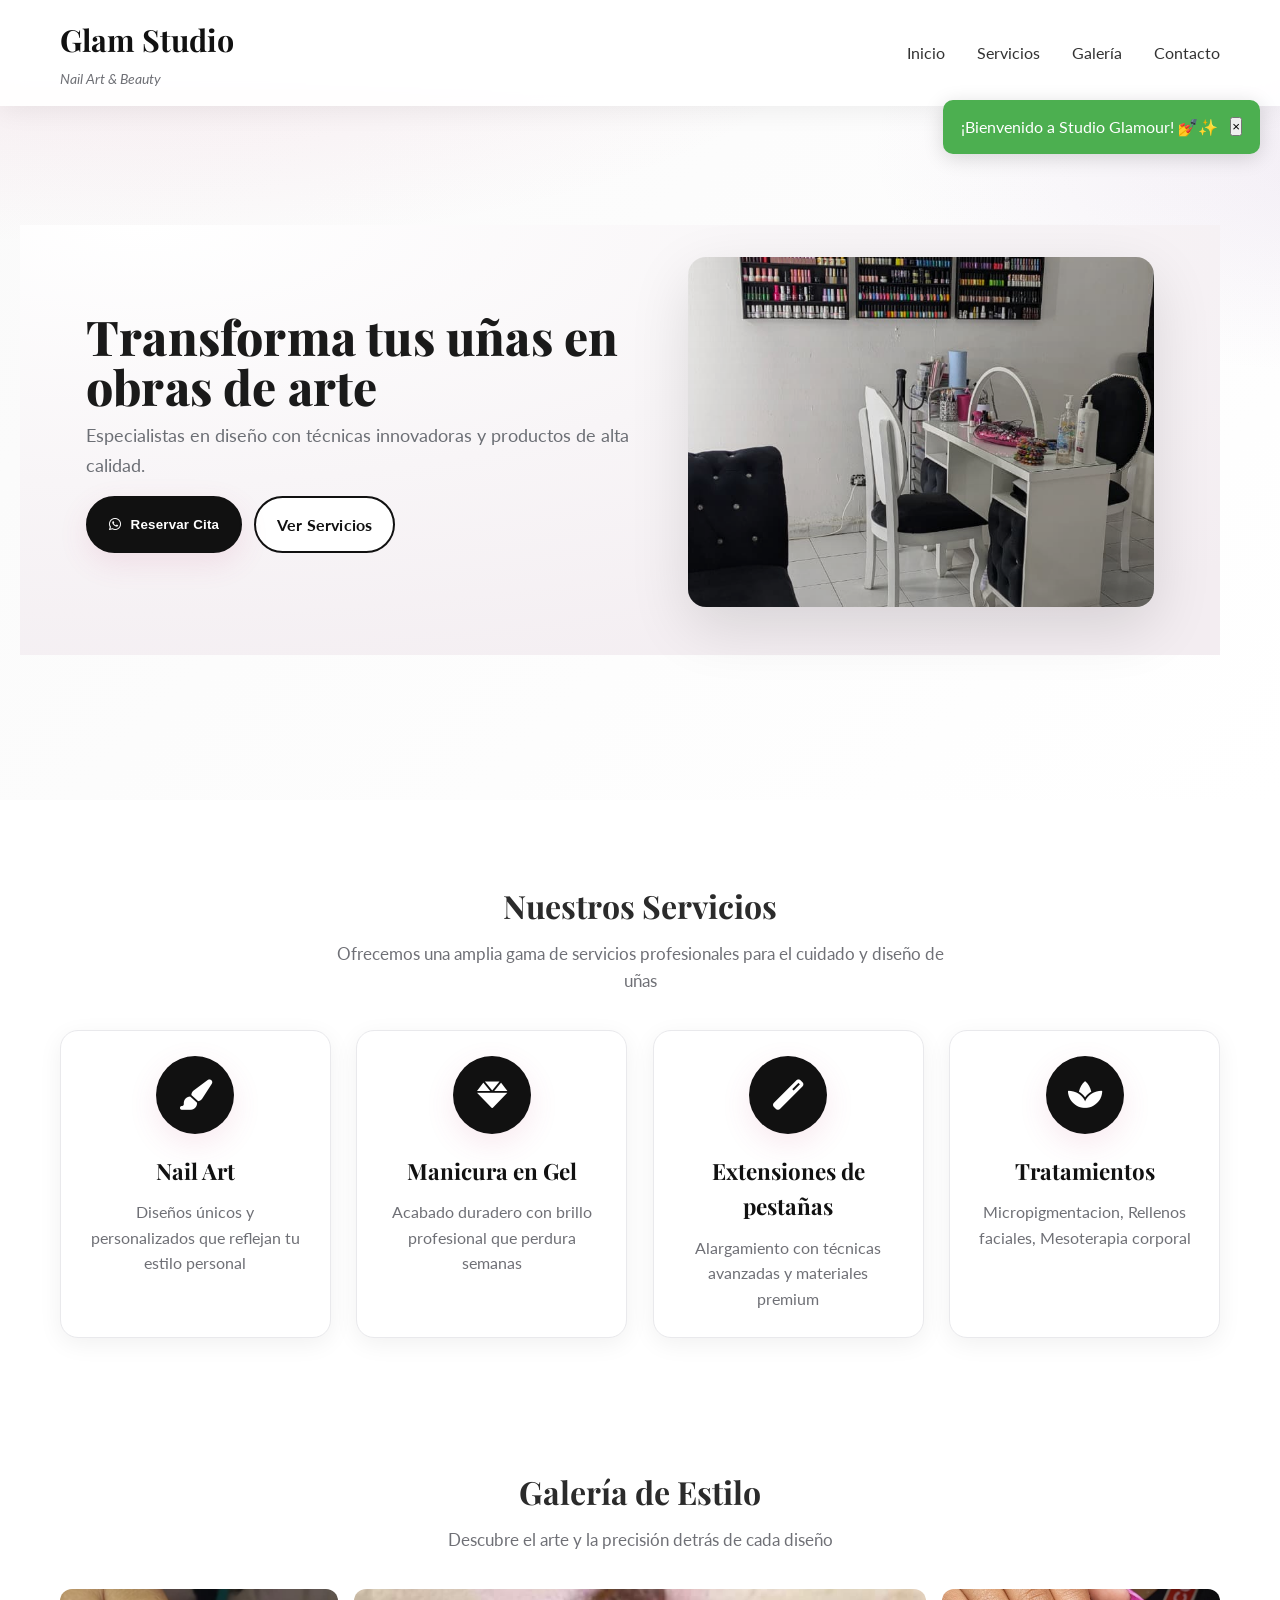
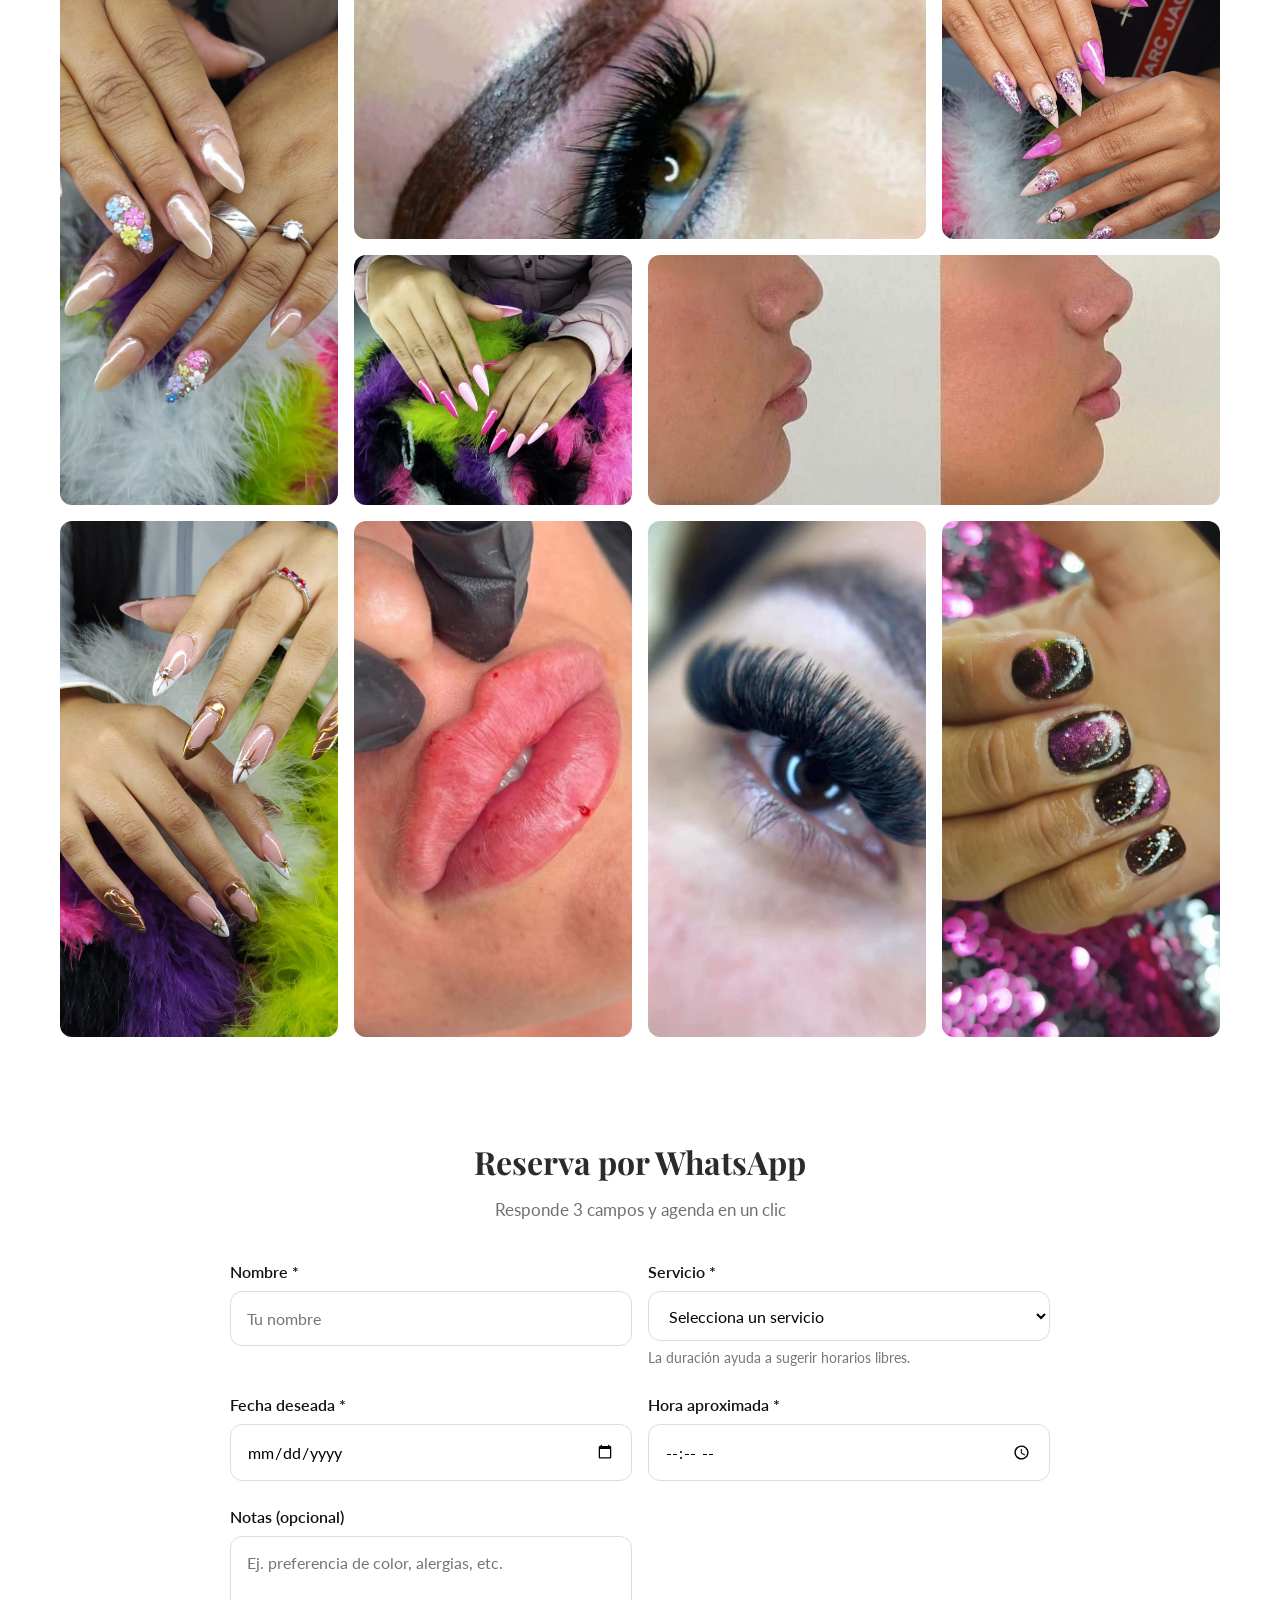
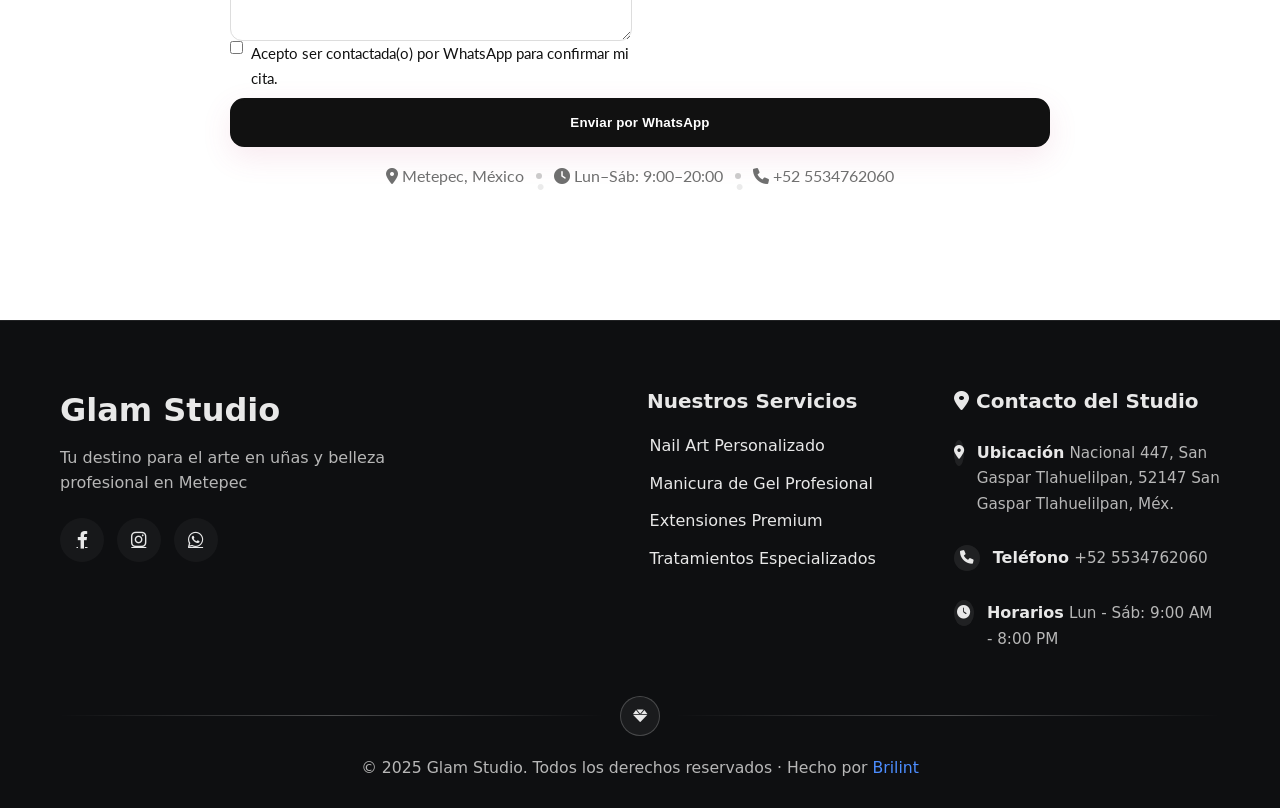
==== studio-glamour-landing/index.html @ f9ca47fb "Aprobada" ====
<!DOCTYPE html>
<html lang="es">
  <head>
    <meta charset="UTF-8" />
    <meta name="viewport" content="width=device-width, initial-scale=1.0" />
    <title>Glam Studio - Diseño de Uñas Profesional</title>
    <link rel="stylesheet" href="style.css" />
    <!-- Fuentes de Google para tipografía elegante -->
    <link
      href="https://fonts.googleapis.com/css2?family=Playfair+Display:wght@400;700&family=Lato:wght@300;400;700&display=swap"
      rel="stylesheet"
    />
    <!-- Iconos para elementos visuales -->
    <link
      rel="stylesheet"
      href="https://cdnjs.cloudflare.com/ajax/libs/font-awesome/6.0.0/css/all.min.css"
    />
  </head>
  <body>
    <!-- Encabezado con navegación -->
    <header class="header">
      <nav class="navbar">
        <div class="nav-container">
          <div class="logo">
            <h1>Glam Studio</h1>
            <span class="tagline">Nail Art & Beauty</span>
          </div>
          <ul class="nav-menu">
            <li><a href="#inicio" class="nav-link">Inicio</a></li>
            <li><a href="#servicios" class="nav-link">Servicios</a></li>
            <li><a href="#galeria" class="nav-link">Galería</a></li>
            <li><a href="#contacto" class="nav-link">Contacto</a></li>
          </ul>
          <div class="hamburger">
            <span class="bar"></span>
            <span class="bar"></span>
            <span class="bar"></span>
          </div>
        </div>
      </nav>
    </header>

    <!-- Sección principal hero -->
    <section id="inicio" class="hero">
      <!-- HERO V2 — profesional y mobile-first -->
      <section id="inicio" class="hero-v2" aria-labelledby="hero-title">
        <div class="container">
          <div class="hero-grid">
            <!-- Texto -->
            <div class="hero-copy">
              <h1 id="hero-title" class="hero-title">
                Transforma tus uñas en obras de arte
              </h1>
              <p class="hero-subtitle">
                Especialistas en diseño con técnicas innovadoras y productos de
                alta calidad.
              </p>

              <div class="hero-ctas">
                <!-- Botón de WhatsApp en el hero o donde lo uses -->
                <button
                  id="btnWhatsappHero"
                  type="button"
                  class="btn btn-primary"
                  aria-label="Reservar por WhatsApp"
                >
                  <i class="fab fa-whatsapp" aria-hidden="true"></i> Reservar
                  Cita
                </button>

                <a href="#servicios" class="btn btn-secondary">Ver Servicios</a>
              </div>
            </div>

            <!-- Imagen (tarjeta controlada) -->
            <figure class="hero-visual" aria-label="Estudio Glam Studio">
              <picture>
                <!-- si tienes AVIF/WebP, añade <source>; con JPG funciona perfecto -->
                <img
                  src="images/hero/studio 1.jpeg"
                  alt="Área de trabajo profesional de Glam Studio"
                  width="1280"
                  height="853"
                  loading="eager"
                  decoding="async"
                  class="hero-img"
                />
              </picture>
              <figcaption class="visually-hidden">
                Espacio de trabajo de Glam Studio
              </figcaption>
            </figure>
          </div>
        </div>
      </section>
    </section>

    <!-- Sección de servicios -->
    <section id="servicios" class="services">
      <div class="container">
        <h2 class="section-title">Nuestros Servicios</h2>
        <p class="section-subtitle">
          Ofrecemos una amplia gama de servicios profesionales para el cuidado y
          diseño de uñas
        </p>

        <div class="services-grid">
          <div class="service-card">
            <div class="service-icon">
              <i class="fas fa-paint-brush"></i>
            </div>
            <h3>Nail Art</h3>
            <p>
              Diseños únicos y personalizados que reflejan tu estilo personal
            </p>
          </div>

          <div class="service-card">
            <div class="service-icon">
              <i class="fas fa-gem"></i>
            </div>
            <h3>Manicura en Gel</h3>
            <p>Acabado duradero con brillo profesional que perdura semanas</p>
          </div>

          <div class="service-card">
            <div class="service-icon">
              <i class="fas fa-magic"></i>
            </div>
            <h3>Extensiones de pestañas</h3>
            <p>Alargamiento con técnicas avanzadas y materiales premium</p>
          </div>

          <div class="service-card">
            <div class="service-icon">
              <i class="fas fa-spa"></i>
            </div>
            <h3>Tratamientos</h3>
            <p>Micropigmentacion, Rellenos faciales, Mesoterapia corporal</p>
          </div>
        </div>
      </div>
    </section>

    <!-- Sección de galería moderna (mobile-first con scroll-snap) -->
    <section id="galeria" class="gallery" aria-labelledby="galeria-title">
      <div class="container">
        <header class="gallery-header">
          <h2 id="galeria-title" class="section-title">Galería de Estilo</h2>
          <p class="section-subtitle">
            Descubre el arte y la precisión detrás de cada diseño
          </p>
        </header>

        <!-- Pista para móvil: carrusel horizontal -->
        <div class="gallery-track" aria-label="Carrusel de trabajos recientes">
          <figure class="gallery-card">
            <img
              loading="lazy"
              src="images/gallery/desing 8.jpeg"
              alt="Uñas elegantes con diseño artístico"
            />
            <figcaption>
              Diseño nude con flores 3D multicolor — una combinación delicada
              entre elegancia y creatividad.
            </figcaption>
          </figure>

          <figure class="gallery-card">
            <img
              loading="lazy"
              src="images/gallery/servicio 3.jpeg"
              alt="Diseño en tonos nude y acabado brillante"
            />
            <figcaption>
              Extensiones de pestañas con acabado volumen — mirada intensa,
              definida y elegante.
            </figcaption>
          </figure>

          <figure class="gallery-card">
            <img
              loading="lazy"
              src="images/gallery/desing 9.jpeg"
              alt="Uñas decoradas con pedrería fina"
            />
            <figcaption>
              Diseño stiletto en tonos rosa y nude con incrustaciones brillantes
            </figcaption>
          </figure>

          <figure class="gallery-card">
            <img
              loading="lazy"
              src="images/gallery/desing 4.jpeg"
              alt="Manicura francesa moderna"
            />
            <figcaption>Manicura stiletto en degradado rosa</figcaption>
          </figure>

          <figure class="gallery-card">
            <img
              loading="lazy"
              src="images/gallery/servicio 2.jpeg"
              alt="Rinomodelación con ácido hialurónico"
            />
            <figcaption>Rinomodelación con ácido hialurónico</figcaption>
          </figure>

          <figure class="gallery-card">
            <img
              loading="lazy"
              src="images/gallery/desing 6.jpeg"
              alt="Diseño de uñas con glitter profesional"
            />
            <figcaption>
              Diseño en tonos nude con bordes dorados metálicos y detalle
              central en pedrería
            </figcaption>
          </figure>

          <figure class="gallery-card">
            <img
              loading="lazy"
              src="images/gallery/servicio 1.jpeg"
              alt="Tratamiento estético premium"
            />
            <figcaption>Tratamiento estético premium</figcaption>
          </figure>

          <figure class="gallery-card">
            <img
              loading="lazy"
              src="images/gallery/pestañas 1.jpeg"
              alt="Extensiones de pestañas voluminosas"
            />
            <figcaption>Extensiones de pestañas</figcaption>
          </figure>

          <figure class="gallery-card">
            <img
              loading="lazy"
              src="images/gallery/desing 7.jpeg"
              alt="Diseño de uñas con acabado profesional"
            />
            <figcaption>
              Diseño efecto galaxia en tonos púrpura y negro con destellos
              metálicos
            </figcaption>
          </figure>
        </div>

        <!-- Grid sólo para pantallas grandes -->
        <div class="gallery-grid">
          <figure class="gallery-item tall">
            <img
              loading="lazy"
              src="images/gallery/desing 8.jpeg"
              alt="Uñas elegantes con diseño artístico"
            />
            <figcaption>Diseño nude con flores 3D multicolor</figcaption>
          </figure>

          <figure class="gallery-item wide">
            <img
              loading="lazy"
              src="images/gallery/servicio 3.jpeg"
              alt="Diseño en tonos nude y acabado brillante"
            />
            <figcaption>Extensiones de pestañas con acabado volumen</figcaption>
          </figure>

          <figure class="gallery-item">
            <img
              loading="lazy"
              src="images/gallery/desing 9.jpeg"
              alt="Uñas decoradas con pedrería fina"
            />
            <figcaption>
              Diseño stiletto en tonos rosa y nude con incrustaciones brillantes
            </figcaption>
          </figure>

          <figure class="gallery-item">
            <img
              loading="lazy"
              src="images/gallery/desing 4.jpeg"
              alt="Manicura francesa moderna"
            />
            <figcaption>Manicura stiletto en degradado rosa</figcaption>
          </figure>

          <figure class="gallery-item wide">
            <img
              loading="lazy"
              src="images/gallery/servicio 2.jpeg"
              alt="Rinomodelación con ácido hialurónico"
            />
            <figcaption>Rinomodelación con ácido hialurónico</figcaption>
          </figure>

          <figure class="gallery-item tall">
            <img
              loading="lazy"
              src="images/gallery/desing 6.jpeg"
              alt="Diseño de uñas con glitter profesional"
            />
            <figcaption>
              Diseño en tonos nude con bordes dorados metálicos y detalle
              central en pedrería
            </figcaption>
          </figure>

          <figure class="gallery-item tall">
            <img
              loading="lazy"
              src="images/gallery/servicio 1.jpeg"
              alt="Tratamiento estético premium"
            />
            <figcaption>Tratamiento estético premium</figcaption>
          </figure>

          <figure class="gallery-item tall">
            <img
              loading="lazy"
              src="images/gallery/pestañas 1.jpeg"
              alt="Extensiones de pestañas voluminosas"
            />
            <figcaption>Extensiones de pestañas</figcaption>
          </figure>

          <figure class="gallery-item tall">
            <img
              loading="lazy"
              src="images/gallery/desing 7.jpeg"
              alt="Diseño de uñas con acabado profesional"
            />
            <figcaption>
              Diseño efecto galaxia en tonos púrpura y negro con destellos
              metálicos
            </figcaption>
          </figure>
        </div>
      </div>
    </section>

    <!-- Sección de contacto -->
    <section id="contacto" class="contact" aria-labelledby="contacto-title">
      <div class="container">
        <header class="contact-header">
          <h2 id="contacto-title" class="section-title">
            Reserva por WhatsApp
          </h2>
          <p class="section-subtitle">Responde 3 campos y agenda en un clic</p>
        </header>

        <form
          id="formWhatsapp"
          class="wa-form"
          novalidate
          aria-describedby="contacto-ayuda"
        >
          <p id="contacto-ayuda" class="sr-only">
            Completa tu nombre, servicio, fecha y hora para abrir WhatsApp con
            el mensaje preparado.
          </p>

          <fieldset class="wa-fieldset">
            <legend class="sr-only">Datos para la reserva</legend>

            <div class="wa-row">
              <div class="wa-col">
                <label for="waNombre" class="wa-label">Nombre *</label>
                <input
                  id="waNombre"
                  name="nombre"
                  type="text"
                  class="wa-input"
                  placeholder="Tu nombre"
                  required
                  aria-required="true"
                  autocomplete="name"
                  inputmode="text"
                />
                <small
                  class="wa-error"
                  id="errNombre"
                  role="alert"
                  aria-live="polite"
                ></small>
              </div>

              <div class="wa-col">
                <label for="waServicio" class="wa-label">Servicio *</label>
                <select
                  id="waServicio"
                  name="servicio"
                  class="wa-input"
                  required
                  aria-required="true"
                  autocomplete="off"
                >
                  <option value="" selected disabled>
                    Selecciona un servicio
                  </option>
                  <option value="Nail Art" data-duracion="90">
                    Nail Art — 90 min
                  </option>
                  <option value="Manicura en Gel" data-duracion="60">
                    Manicura en Gel — 60 min
                  </option>
                  <option value="Extensiones de Pestañas" data-duracion="120">
                    Extensiones de Pestañas — 120 min
                  </option>
                  <option value="Tratamiento de Spa" data-duracion="75">
                    Tratamiento de Spa — 75 min
                  </option>
                </select>
                <small class="wa-hint" id="hintServicio"
                  >La duración ayuda a sugerir horarios libres.</small
                >
                <small
                  class="wa-error"
                  id="errServicio"
                  role="alert"
                  aria-live="polite"
                ></small>
              </div>
            </div>

            <div class="wa-row">
              <div class="wa-col">
                <label for="waFecha" class="wa-label">Fecha deseada *</label>
                <input
                  id="waFecha"
                  name="fecha"
                  type="date"
                  class="wa-input"
                  required
                  aria-required="true"
                  min=""
                  autocomplete="off"
                />
                <small
                  class="wa-error"
                  id="errFecha"
                  role="alert"
                  aria-live="polite"
                ></small>
              </div>

              <div class="wa-col">
                <label for="waHora" class="wa-label">Hora aproximada *</label>
                <input
                  id="waHora"
                  name="hora"
                  type="time"
                  class="wa-input"
                  required
                  aria-required="true"
                  step="900"
                  autocomplete="off"
                  inputmode="numeric"
                />
                <small
                  class="wa-error"
                  id="errHora"
                  role="alert"
                  aria-live="polite"
                ></small>
              </div>
            </div>

            <div class="wa-row">
              <div class="wa-col">
                <label for="waMensaje" class="wa-label">Notas (opcional)</label>
                <textarea
                  id="waMensaje"
                  name="mensaje"
                  rows="3"
                  class="wa-input"
                  placeholder="Ej. preferencia de color, alergias, etc."
                  autocomplete="off"
                ></textarea>
              </div>
            </div>

            <!-- Consentimiento y honeypot -->
            <div class="wa-row wa-terms">
              <label class="wa-checkbox">
                <input
                  type="checkbox"
                  id="waConsent"
                  required
                  aria-required="true"
                />
                <span
                  >Acepto ser contactada(o) por WhatsApp para confirmar mi
                  cita.</span
                >
              </label>
              <!-- Honeypot antispam -->
              <input
                type="text"
                id="website"
                name="website"
                class="hp"
                tabindex="-1"
                autocomplete="off"
                aria-hidden="true"
              />
            </div>

            <button
              id="btnWhatsapp"
              type="submit"
              class="btn btn-primary wa-btn"
              aria-live="polite"
            >
              <span class="btn-text">Enviar por WhatsApp</span>
              <span class="btn-spinner" aria-hidden="true"></span>
            </button>

            <!-- Fallback accesible sin JS -->
            <noscript>
              <p>
                Activa JavaScript para prellenar el mensaje. Si prefieres,
                <a
                  class="btn btn-outline"
                  href="https://wa.me/525534762060"
                  target="_blank"
                  rel="noopener noreferrer"
                  >abre WhatsApp</a
                >.
              </p>
            </noscript>
          </fieldset>
        </form>

        <div class="wa-meta" aria-label="Información del estudio">
          <a
            class="wa-meta-item"
            href="https://www.google.com.mx/maps/place/Glam+Studio/@19.2442068,-99.548597,20.75z/data=!4m6!3m5!1s0x85cd8b0a63e41905:0xcb6e0cfe1ff46ba7!8m2!3d19.2442904!4d-99.5484408!16s%2Fg%2F11xyvkglsr?entry=ttu&g_ep=EgoyMDI1MTAwOC4wIKXMDSoASAFQAw%3D%3D"
            target="_blank"
            rel="noopener"
          >
            <i class="fas fa-map-marker-alt" aria-hidden="true"></i> Metepec,
            México
          </a>
          <span class="dot" aria-hidden="true"></span>
          <span class="wa-meta-item"
            ><i class="fas fa-clock" aria-hidden="true"></i> Lun–Sáb:
            9:00–20:00</span
          >
          <span class="dot" aria-hidden="true"></span>
          <a class="wa-meta-item" href="tel:+525534762060"
            ><i class="fas fa-phone" aria-hidden="true"></i> +52 5534762060</a
          >
        </div>
      </div>
    </section>

    <footer class="footer">
      <div class="container">
        <div class="footer-main">
          <!-- Marca -->
          <div class="footer-brand">
            <h3>Glam Studio</h3>
            <p class="brand-description">
              Tu destino para el arte en uñas y belleza profesional en Metepec
            </p>

            <div class="social-links">
              <a
                href="https://www.facebook.com/share/17e68w3wBR/"
                target="_blank"
                rel="noopener noreferrer"
              >
                <i class="fab fa-facebook-f"></i>
              </a>
              <a
                href="https://www.instagram.com/glaamour.studioo"
                target="_blank"
                rel="noopener noreferrer"
              >
                <i class="fab fa-instagram"></i>
              </a>
              <a
                href="https://wa.me/525534762060?text=Hola%20vi%20su%20sitio%20web%20y%20quiero%20agendar%20una%20cita"
                target="_blank"
                rel="noopener noreferrer"
              >
                <i class="fab fa-whatsapp"></i>
              </a>
            </div>
          </div>

          <!-- Servicios del studio -->
          <div class="footer-services">
            <h4><i class="fas fa-sparkles"></i> Nuestros Servicios</h4>
            <ul class="services-list">
              <li><a href="#servicios">Nail Art Personalizado</a></li>
              <li><a href="#servicios">Manicura de Gel Profesional</a></li>
              <li><a href="#servicios">Extensiones Premium</a></li>
              <li><a href="#servicios">Tratamientos Especializados</a></li>
            </ul>
          </div>

          <!-- Información de contacto del studio -->
          <div class="footer-contact">
            <h4><i class="fas fa-map-marker-alt"></i> Contacto del Studio</h4>
            <div class="contact-items">
              <div class="contact-item">
                <i class="fas fa-map-marker-alt"></i>
                <div class="contact-text">
                  <strong>Ubicación</strong>
                  <span
                    >Nacional 447, San Gaspar Tlahuelilpan, 52147 San Gaspar
                    Tlahuelilpan, Méx.</span
                  >
                </div>
              </div>

              <div class="contact-item">
                <i class="fas fa-phone"></i>
                <div class="contact-text">
                  <strong>Teléfono</strong>
                  <span>+52 5534762060</span>
                </div>
              </div>

              <div class="contact-item">
                <i class="fas fa-clock"></i>
                <div class="contact-text">
                  <strong>Horarios</strong>
                  <span>Lun - Sáb: 9:00 AM - 8:00 PM</span>
                </div>
              </div>
            </div>
          </div>
        </div>

        <!-- Divisor con “gema” central -->
        <div class="footer-divider">
          <span class="divider-line"></span>
          <div class="divider-decoration">
            <i class="fas fa-gem"></i>
          </div>
          <span class="divider-line"></span>
        </div>

        <p class="footer-legal">
          © 2025 Glam Studio. Todos los derechos reservados · Hecho por
          <a
            href="https://brilint.vercel.app/"
            class="footer-brand-link"
            target="_blank"
            rel="noopener noreferrer"
          >
            Brilint
          </a>
        </p>
      </div>
    </footer>

    <script src="script.js"></script>
  </body>
</html>
---- studio-glamour-landing/style.css ----
/* =========================================================
   Reset, Tokens y Utilidades
   ========================================================= */
* {
  margin: 0;
  padding: 0;
  box-sizing: border-box;
}
html:focus-within {
  scroll-behavior: smooth;
}
:root {
  /* Paleta */
  --ink: #111111;
  --ink-2: #2b2b2b;
  --muted: #6f7076;
  --bg: #ffffff;
  --bg-soft: #f7f7f8;
  --line: #e9e9ec;

  /* Acentos sutiles (rosa/lila muy suave para belleza) */
  --accent: #c84a7a;
  --accent-600: #ad3e69;
  --accent-2: #9b6bb3;

  /* Sombras y radios */
  --shadow-1: 0 6px 24px rgba(0, 0, 0, 0.06);
  --shadow-2: 0 10px 30px rgba(200, 74, 122, 0.12);
  --radius: 12px;
  --radius-lg: 18px;
  --radius-xl: 26px;

  /* Tipografía */
  --font-primary: "Playfair Display", serif;
  --font-secondary: "Lato", sans-serif;

  /* Transiciones */
  --ease: cubic-bezier(0.2, 0.8, 0.2, 1);
  --t: 0.25s var(--ease);
}

@media (prefers-reduced-motion: reduce) {
  * {
    animation-duration: 0.01ms !important;
    animation-iteration-count: 1 !important;
    transition-duration: 0.01ms !important;
    scroll-behavior: auto !important;
  }
}

body {
  font-family: var(--font-secondary);
  color: var(--ink);
  background: var(--bg);
  line-height: 1.6;
  -webkit-font-smoothing: antialiased;
  -moz-osx-font-smoothing: grayscale;
}

img {
  max-width: 100%;
  display: block;
}
.container {
  max-width: 1200px;
  margin: 0 auto;
  padding: 0 20px;
}

/* Tipografía reutilizable */
.h1,
.hero-title {
  font-family: var(--font-primary);
  line-height: 1.2;
}
.h2,
.section-title {
  font-family: var(--font-primary);
}
.subtle {
  color: var(--muted);
}

/* Botones base */
.btn {
  display: inline-flex;
  align-items: center;
  gap: 0.6rem;
  padding: 0.85rem 1.3rem;
  border-radius: 999px;
  border: 2px solid transparent;
  font-weight: 700;
  letter-spacing: 0.2px;
  text-decoration: none;
  cursor: pointer;
  transition: transform var(--t), box-shadow var(--t), background var(--t),
    color var(--t), border-color var(--t);
  will-change: transform;
}
.btn:hover {
  transform: translateY(-1px);
}
.btn:focus-visible {
  outline: 3px solid color-mix(in srgb, var(--accent) 40%, transparent);
}
.btn-primary {
  background: var(--ink);
  color: #fff;
  border-color: var(--ink);
  box-shadow: var(--shadow-2);
}
.btn-primary:hover {
  background: #2d2d2d;
  border-color: #2d2d2d;
}
.btn-secondary {
  background: #fff;
  color: var(--ink);
  border-color: var(--ink);
}
.btn-secondary:hover {
  background: var(--ink);
  color: #fff;
}

/* =========================================================
   Header / Nav
   ========================================================= */
.header {
  position: fixed;
  inset: 0 0 auto 0;
  background: rgba(255, 255, 255, 0.9);
  backdrop-filter: blur(12px);
  box-shadow: var(--shadow-1);
  z-index: 1000;
  transition: background var(--t), box-shadow var(--t);
}
.nav-container {
  display: flex;
  justify-content: space-between;
  align-items: center;
  padding: 1rem 20px;
  max-width: 1200px;
  margin: 0 auto;
}
.logo h1 {
  font-family: var(--font-primary);
  font-size: 1.9rem;
  color: var(--ink);
}
.tagline {
  font-size: 0.9rem;
  color: var(--muted);
  font-style: italic;
}

.nav-menu {
  display: flex;
  list-style: none;
  gap: 2rem;
}
.nav-link {
  text-decoration: none;
  color: #333;
  position: relative;
  transition: color var(--t);
}
.nav-link:hover {
  color: var(--ink);
}
.nav-link::after {
  content: "";
  position: absolute;
  left: 0;
  bottom: -6px;
  height: 2px;
  width: 0;
  background: var(--ink);
  transition: width var(--t);
}
.nav-link:hover::after {
  width: 100%;
}

/* Hamburger */
.hamburger {
  display: none;
  flex-direction: column;
  gap: 4px;
  padding: 8px;
  cursor: pointer;
}
.bar {
  width: 25px;
  height: 3px;
  background: var(--ink);
  border-radius: 2px;
  transition: transform var(--t), opacity var(--t);
}
.hamburger.active .bar:nth-child(1) {
  transform: translateY(7px) rotate(45deg);
}
.hamburger.active .bar:nth-child(2) {
  opacity: 0;
}
.hamburger.active .bar:nth-child(3) {
  transform: translateY(-7px) rotate(-45deg);
}

/* =========================================================
   Hero
   ========================================================= */
.hero {
  margin-top: 80px;
  min-height: 80vh;
  padding: 80px 20px;
  display: flex;
  align-items: center;
  gap: 2rem;
  background: radial-gradient(
      1200px 400px at 10% -10%,
      color-mix(in srgb, var(--accent) 10%, transparent),
      transparent 60%
    ),
    radial-gradient(
      900px 380px at 110% 10%,
      color-mix(in srgb, var(--accent-2) 12%, transparent),
      transparent 60%
    ),
    linear-gradient(135deg, #fafafa, var(--bg));
}
.hero-content {
  flex: 1;
  max-width: 620px;
}
.hero-title {
  font-size: clamp(2.2rem, 1.5rem + 2.2vw, 3.6rem);
  margin-bottom: 1rem;
}
.hero-subtitle {
  font-size: 1.15rem;
  color: var(--muted);
  margin-bottom: 1.6rem;
}
.hero-buttons {
  display: flex;
  gap: 1rem;
  flex-wrap: wrap;
}

.hero-image {
  flex: 1;
  display: flex;
  justify-content: center;
}
.image-placeholder {
  width: min(420px, 90vw);
  aspect-ratio: 1/1;
  border-radius: var(--radius-lg);
  background: var(--bg-soft);
  border: 2px dashed var(--line);
  display: flex;
  flex-direction: column;
  align-items: center;
  justify-content: center;
  transition: border-color var(--t), background var(--t), transform var(--t);
}
.image-placeholder:hover {
  border-color: color-mix(in srgb, var(--accent) 40%, var(--line));
  transform: translateY(-2px);
}
.image-placeholder i {
  font-size: 2.8rem;
  color: var(--muted);
  margin-bottom: 0.75rem;
}

/* =========================================================
   Secciones comunes
   ========================================================= */
.section-title {
  font-size: clamp(1.6rem, 1.2rem + 1.2vw, 2.4rem);
  text-align: center;
  margin-bottom: 0.6rem;
  color: var(--ink-2);
}
.section-subtitle {
  text-align: center;
  font-size: 1.05rem;
  color: var(--muted);
  max-width: 640px;
  margin: 0.2rem auto 2.2rem;
}

/* =========================================================
   Servicios
   ========================================================= */
.services {
  padding: 80px 20px;
  background: var(--bg);
}
.services-grid {
  display: grid;
  grid-template-columns: repeat(auto-fit, minmax(250px, 1fr));
  gap: 1.6rem;
  margin-top: 1.8rem;
}
.service-card {
  background: #fff;
  border: 1px solid var(--line);
  border-radius: var(--radius-lg);
  padding: 1.6rem;
  text-align: center;
  box-shadow: var(--shadow-1);
  transition: transform var(--t), box-shadow var(--t);
}
.service-card:hover {
  transform: translateY(-4px);
  box-shadow: 0 12px 28px rgba(0, 0, 0, 0.12);
}
.service-icon {
  width: 78px;
  height: 78px;
  margin: 0 auto 1.2rem;
  border-radius: 50%;
  display: grid;
  place-items: center;
  font-size: 1.9rem;
  color: #fff;
  background: var(--ink);
  transition: transform var(--t), background var(--t), box-shadow var(--t);
  box-shadow: var(--shadow-2);
}
.service-card:hover .service-icon {
  background: #2d2d2d;
  transform: scale(1.06);
}
.service-card h3 {
  font-family: var(--font-primary);
  font-size: 1.4rem;
  margin-bottom: 0.6rem;
  color: var(--ink);
}
.service-card p {
  color: var(--muted);
}

/* Alternativas útiles */
.gallery-img-constrained {
  width: 100%;
  height: 280px;
  object-fit: contain;
  object-position: center;
  background: #f9f9f9;
  border-radius: 15px;
  padding: 14px;
}
.gallery-grid-natural {
  display: grid;
  grid-template-columns: repeat(auto-fill, minmax(300px, 1fr));
  gap: 2rem;
  margin-top: 1.8rem;
}
.gallery-item-natural {
  background: #fff;
  border-radius: 15px;
  box-shadow: var(--shadow-1);
  cursor: pointer;
  overflow: hidden;
}
.gallery-img-natural {
  width: 100%;
  height: auto;
  object-fit: cover;
}

/* =========================================================
   Contacto
   ========================================================= */
.contact {
  padding: 80px 20px;
}
.contact-content {
  display: grid;
  grid-template-columns: 1fr 1fr;
  gap: 2.4rem;
  margin-top: 1.6rem;
}
.contact-info {
  display: flex;
  flex-direction: column;
  gap: 1.4rem;
}
.info-item {
  display: flex;
  gap: 1rem;
}
.info-item i {
  width: 50px;
  height: 50px;
  border-radius: 50%;
  display: grid;
  place-items: center;
  background: var(--ink);
  color: #fff;
  flex-shrink: 0;
}
.info-item h4 {
  font-family: var(--font-primary);
  margin-bottom: 0.35rem;
}
.info-item p {
  color: var(--muted);
}
.contact-form {
  background: var(--bg-soft);
  padding: 1.6rem;
  border-radius: var(--radius-lg);
  box-shadow: var(--shadow-1);
  border: 1px solid var(--line);
}
.form-group {
  margin-bottom: 1rem;
}
.form-group input,
.form-group textarea {
  width: 100%;
  padding: 12px 14px;
  border: 2px solid var(--line);
  border-radius: 10px;
  font-family: var(--font-secondary);
  transition: border-color var(--t), box-shadow var(--t);
}
.form-group input:focus,
.form-group textarea:focus {
  outline: none;
  border-color: color-mix(in srgb, var(--accent) 60%, var(--line));
  box-shadow: 0 0 0 3px color-mix(in srgb, var(--accent) 25%, transparent);
}

/* =========================================================
   Footer (oscuro coordinado)
   ========================================================= */
/* ============================================
   FOOTER UNIVERSAL · DISEÑO REUTILIZABLE
   ============================================ */

/* ===== Variables globales ===== */
:root {
  --footer-bg: #0e0f11;
  --footer-bg-light: #f5f6f8;
  --footer-text: #e8e8e8;
  --footer-text-light: #333;
  --footer-muted: #b7b7b7;
  --footer-accent: #4c8dff;
  --footer-border: rgba(255, 255, 255, 0.08);
  --footer-border-light: rgba(0, 0, 0, 0.08);
  --t: 180ms ease;
}

/* Cambiar tema según preferencia */
[data-theme="light"] .footer {
  background: var(--footer-bg-light);
  color: var(--footer-text-light);
}

/* ===== Footer base ===== */
.footer {
  background: var(--footer-bg);
  color: var(--footer-text);
  padding: 64px 0 28px;
  margin-top: 80px;
  border-top: 1px solid var(--footer-border);
  font-family: system-ui, sans-serif;
}

/* ===== Layout columnas ===== */
.footer-main {
  display: grid;
  grid-template-columns: 2fr 1fr 1fr;
  gap: 3rem;
  margin-bottom: 2.4rem;
}

@media (max-width: 820px) {
  .footer-main {
    grid-template-columns: 1fr;
  }
}

/* ===== Marca ===== */
.footer-brand h3 {
  font-size: 2rem;
  margin-bottom: 0.6rem;
  font-weight: 600;
}

.footer-brand .brand-description {
  max-width: 360px;
  margin-bottom: 1.4rem;
  line-height: 1.55;
  color: var(--footer-muted);
}

/* ===== Redes sociales ===== */
.social-links {
  display: flex;
  gap: 0.8rem;
}

.social-links a {
  width: 44px;
  height: 44px;
  border-radius: 50%;
  display: grid;
  place-items: center;
  background: rgba(255, 255, 255, 0.04);
  color: var(--footer-text);
  font-size: 1.1rem;
  transition: background var(--t), transform var(--t), box-shadow var(--t);
}

.social-links a:hover {
  background: rgba(255, 255, 255, 0.12);
  transform: translateY(-3px);
  box-shadow: 0 6px 20px rgba(0, 0, 0, 0.4);
}

/* ===== Títulos de columnas ===== */
.footer-services h4,
.footer-contact h4 {
  font-size: 1.25rem;
  font-weight: 600;
  margin-bottom: 1rem;
}

/* ===== Servicios ===== */
.services-list {
  list-style: none;
  display: flex;
  flex-direction: column;
  gap: 0.75rem;
}

.services-list a {
  padding: 0.5rem 0.6rem;
  border-radius: 6px;
  color: var(--footer-text);
  text-decoration: none;
  transition: background var(--t), transform var(--t);
}

.services-list a:hover {
  background: rgba(255, 255, 255, 0.06);
  transform: translateX(4px);
}

/* ===== Contacto ===== */
.contact-items {
  display: flex;
  flex-direction: column;
  gap: 1rem;
}

.contact-item {
  display: flex;
  gap: 0.8rem;
  padding: 0.4rem 0;
  transition: background var(--t), transform var(--t), padding var(--t);
}

.contact-item:hover {
  background: rgba(255, 255, 255, 0.04);
  padding-left: 0.4rem;
  transform: translateX(4px);
  border-radius: 8px;
}

.contact-item i {
  width: 26px;
  height: 26px;
  border-radius: 50%;
  display: grid;
  place-items: center;
  background: rgba(255, 255, 255, 0.08);
  font-size: 0.85rem;
}

.contact-text span {
  color: var(--footer-muted);
  font-size: 0.95rem;
}

/* ===== Divisor elegante ===== */
.footer-divider {
  display: flex;
  align-items: center;
  gap: 1rem;
  margin: 1.5rem 0 1.2rem;
}

.divider-line {
  flex: 1;
  height: 1px;
  background: linear-gradient(
    90deg,
    transparent,
    rgba(255, 255, 255, 0.25),
    transparent
  );
}

.divider-decoration {
  width: 40px;
  height: 40px;
  border-radius: 50%;
  display: grid;
  place-items: center;
  background: rgba(255, 255, 255, 0.05);
  border: 1px solid rgba(255, 255, 255, 0.2);
  font-size: 0.9rem;
}

/* ===== Línea legal ===== */
.footer-legal {
  text-align: center;
  font-size: 0.98rem;
  color: var(--footer-muted);
  margin-top: 0.5rem;
}

/* ===== Enlace de marca (universal) ===== */
.footer-brand-link {
  color: var(--footer-accent);
  text-decoration: none;
  font-weight: 500;
}

.footer-brand-link:hover {
  color: #ffffff;
}

/* subrayado minimal */
.footer-brand-link::after {
  content: "";
  position: absolute;
  left: 0;
  right: 0;
  bottom: -2px;
  height: 2px;
  background: var(--footer-accent);
  transform: scaleX(0);
  transform-origin: left;
  transition: transform var(--t);
}

.footer-brand-link:hover::after {
  transform: scaleX(1);
}

.footer-brand-link:hover {
  background: rgba(76, 141, 255, 0.08);
  box-shadow: 0 0 12px rgba(76, 141, 255, 0.25);
}

/* =========================================================
   NUEVA Sección del Programador (integrada al branding)
   HTML esperado: <section class="dev-section">...</section>
   ========================================================= */
.dev-section {
  position: relative;
  padding: 3rem 0 2.4rem;
  border-top: 1px solid #2a2a2a;
  background: radial-gradient(
      1100px 420px at 10% -10%,
      color-mix(in srgb, var(--accent) 10%, transparent),
      transparent 60%
    ),
    radial-gradient(
      900px 380px at 110% 10%,
      color-mix(in srgb, var(--accent-2) 10%, transparent),
      transparent 60%
    ),
    linear-gradient(135deg, #111, #1a1a1a);
  color: #f5f5f5;
}
.dev-container {
  max-width: 1100px;
  margin: 0 auto;
  padding: 0 20px;
}
.dev-header {
  text-align: center;
  margin-bottom: 1.4rem;
}
.dev-badge {
  display: inline-flex;
  align-items: center;
  gap: 0.5rem;
  font-weight: 800;
  color: #fff;
  background: #222;
  border: 1px solid #333;
  padding: 0.45rem 0.85rem;
  border-radius: 999px;
  letter-spacing: 0.3px;
}
.dev-title {
  font-family: var(--font-primary);
  font-size: clamp(1.4rem, 1.1rem + 1vw, 2rem);
  margin: 0.7rem 0 0.2rem;
  color: #fff;
}
.dev-subtitle {
  color: #cfcfcf;
  max-width: 700px;
  margin: 0 auto;
}

.dev-grid {
  display: grid;
  gap: 1.4rem;
  grid-template-columns: 1.2fr 0.8fr;
  margin-top: 1rem;
}
@media (max-width: 900px) {
  .dev-grid {
    grid-template-columns: 1fr;
  }
}

.dev-card {
  background: #121212;
  border: 1px solid #2a2a2a;
  border-radius: var(--radius-xl);
  box-shadow: var(--shadow-1);
  padding: 1.5rem;
}
.dev-author {
  margin: 0 0 0.2rem;
  font-size: 1.05rem;
  color: #fff;
}
.dev-tagline {
  margin: 0 0 1rem;
  color: #cfcfcf;
}
.dev-services {
  display: grid;
  grid-template-columns: repeat(2, minmax(0, 1fr));
  gap: 0.75rem 1rem;
  margin: 1rem 0 1.3rem;
  padding: 0;
  list-style: none;
}
.dev-services li {
  display: flex;
  align-items: center;
  gap: 0.6rem;
  background: #151515;
  border: 1px dashed #2f2f2f;
  border-radius: 12px;
  padding: 0.6rem 0.7rem;
  color: #efefef;
}
.dev-services i {
  color: var(--accent);
}

.dev-ctas {
  display: flex;
  flex-wrap: wrap;
  gap: 0.8rem;
  align-items: center;
}
.dev-btn {
  font-size: 0.95rem;
}
.dev-portfolio {
  display: inline-flex;
  align-items: center;
  gap: 0.45rem;
  font-weight: 800;
  color: var(--accent-2);
  text-decoration: none;
  padding: 0.5rem 0.6rem;
  border-radius: 999px;
}
.dev-portfolio:hover {
  text-decoration: underline;
}

.dev-side {
  background: #121212;
  border: 1px solid #2a2a2a;
  border-radius: var(--radius-xl);
  box-shadow: var(--shadow-1);
  padding: 1.3rem;
}
.dev-stats {
  display: grid;
  grid-template-columns: repeat(3, 1fr);
  gap: 0.6rem;
  margin-bottom: 0.7rem;
}
.stat {
  background: linear-gradient(180deg, #141414, #0f0f10);
  border: 1px solid #2a2a2a;
  border-radius: 14px;
  padding: 0.7rem 0.6rem;
  text-align: center;
}
.stat-num {
  font-weight: 900;
  font-size: 1.2rem;
  color: var(--accent);
  font-family: var(--font-primary);
}
.stat-label {
  display: block;
  color: #cfcfcf;
  font-size: 0.85rem;
}
.dev-note {
  margin: 0.2rem 0 0;
  color: #cfcfcf;
  font-size: 0.95rem;
}

.dev-divider {
  display: flex;
  justify-content: center;
  margin-top: 1.9rem;
  color: var(--accent);
}
.dev-divider i {
  padding: 0.5rem 0.8rem;
  border: 1px solid #2a2a2a;
  border-radius: 999px;
  background: #121212;
  box-shadow: var(--shadow-1);
}

/* =========================================================
   (Compat) Antiguo bloque .developer-showcase
   Lo estilizamos para que combine con el nuevo look
   ========================================================= */
.developer-showcase {
  background: linear-gradient(135deg, #121212, #1c1c1c);
  border: 1px solid #2a2a2a;
  border-radius: var(--radius-xl);
  margin: 2rem 0;
  overflow: hidden;
  box-shadow: var(--shadow-1);
}
.developer-header {
  padding: 1.2rem 1.6rem 0;
  text-align: center;
}
.developer-badge {
  display: inline-flex;
  align-items: center;
  gap: 0.5rem;
  background: #222;
  color: #fff;
  padding: 0.5rem 1rem;
  border-radius: 999px;
  border: 1px solid #333;
  font-weight: 800;
  letter-spacing: 0.3px;
}
.developer-content {
  padding: 1.6rem 1.8rem;
  display: grid;
  grid-template-columns: 1fr 1fr;
  gap: 2rem;
}
.developer-intro h4 {
  font-size: 0.95rem;
  color: #cfcfcf;
  margin-bottom: 0.35rem;
  text-transform: uppercase;
}
.developer-intro h5 {
  font-family: var(--font-primary);
  font-size: 1.8rem;
  color: #fff;
  margin-bottom: 0.4rem;
}
.developer-tagline {
  color: #cfcfcf;
  font-style: italic;
  margin-bottom: 1rem;
}
.pitch-text {
  color: #e4e4e4;
  line-height: 1.6;
  margin-bottom: 1.4rem;
}
.services-showcase h6 {
  color: #fff;
  font-size: 1.05rem;
  margin-bottom: 0.8rem;
  font-weight: 700;
}
.developer-services-tags {
  display: flex;
  flex-wrap: wrap;
  gap: 0.7rem;
  margin-bottom: 1.2rem;
}
.service-tag {
  background: #1f1f1f;
  color: #fff;
  padding: 0.55rem 1rem;
  border-radius: 999px;
  font-size: 0.9rem;
  border: 1px solid #2f2f2f;
  display: flex;
  align-items: center;
  gap: 0.5rem;
  transition: transform var(--t), background var(--t), border-color var(--t);
}
.service-tag:hover {
  background: #262626;
  border-color: #3a3a3a;
  transform: translateY(-1px);
}

.cta-header h6 {
  color: #fff;
  font-size: 1.1rem;
  margin-bottom: 0.4rem;
  font-weight: 800;
}
.cta-header p {
  color: #cfcfcf;
  font-size: 0.95rem;
  margin-bottom: 1rem;
}
.contact-methods {
  display: flex;
  flex-direction: column;
  gap: 0.8rem;
  margin-bottom: 1.1rem;
}
.contact-method {
  display: flex;
  align-items: center;
  gap: 1rem;
  color: #f5f5f5;
  text-decoration: none;
  padding: 0.9rem;
  border-radius: 12px;
  border: 1px solid #2a2a2a;
  background: #141414;
  transition: transform var(--t), background var(--t);
}
.contact-method.primary {
  background: #171717;
}
.contact-method.secondary {
  background: linear-gradient(135deg, #25d366, #128c7e);
}
.contact-method:hover {
  transform: translateY(-2px);
}
.contact-method i {
  width: 40px;
  height: 40px;
  border-radius: 50%;
  display: grid;
  place-items: center;
  background: rgba(255, 255, 255, 0.08);
}
.contact-info {
  display: flex;
  flex-direction: column;
}
.contact-label {
  font-size: 0.85rem;
  opacity: 0.8;
  margin-bottom: 0.15rem;
}
.contact-value {
  font-weight: 800;
  color: #fff;
}
.portfolio-btn {
  background: #f2f2f2;
  color: #111;
  padding: 0.9rem 1.2rem;
  border-radius: 12px;
  text-decoration: none;
  font-weight: 800;
  display: flex;
  align-items: center;
  justify-content: space-between;
  width: 100%;
  transition: transform var(--t), box-shadow var(--t);
}
.portfolio-btn:hover {
  transform: translateY(-2px);
  box-shadow: 0 8px 25px rgba(255, 255, 255, 0.15);
}

/* =========================================================
   Copyright
   ========================================================= */
.footer-bottom {
  border-top: 1px solid #2a2a2a;
  padding: 1.6rem 0 1.2rem;
  background: rgba(0, 0, 0, 0.2);
}
.copyright-section {
  display: flex;
  justify-content: space-between;
  align-items: center;
  flex-wrap: wrap;
  gap: 1rem;
}
.copyright-left,
.copyright-right {
  display: flex;
  flex-direction: column;
  gap: 0.25rem;
}
.copyright {
  color: #f5f5f5;
}
.location-info {
  color: #bdbdbd;
  font-size: 0.86rem;
}
.development-credit {
  color: #d2d2d2;
  text-align: right;
}
.development-credit strong {
  color: #fff;
}

/* =========================================================
   Responsive
   ========================================================= */
@media (max-width: 992px) {
  .services,
  .gallery,
  .contact {
    padding: 60px 18px;
  }
  .footer-main {
    grid-template-columns: 1.4fr 1fr;
    gap: 2rem;
  }
  .developer-content {
    grid-template-columns: 1fr;
    gap: 1.6rem;
  }
  .dev-grid {
    grid-template-columns: 1fr;
  }
}
@media (max-width: 768px) {
  .nav-menu {
    position: fixed;
    left: -100%;
    top: 70px;
    flex-direction: column;
    background: rgba(255, 255, 255, 0.98);
    backdrop-filter: blur(18px);
    width: 100%;
    height: calc(100vh - 70px);
    padding: 2.4rem 1.6rem;
    z-index: 1000;
    transition: left 0.4s var(--ease);
    justify-content: flex-start;
    align-items: center;
  }
  .nav-menu.active {
    left: 0;
  }
  .nav-menu li {
    margin: 1.1rem 0;
  }
  .nav-link {
    font-size: 1.3rem;
    padding: 0.8rem 1.2rem;
    border-radius: 10px;
    border: 2px solid transparent;
  }
  .nav-link:hover {
    background: #111;
    color: #fff;
  }
  .hamburger {
    display: flex;
  }

  .hero {
    flex-direction: column;
    text-align: center;
    padding: 36px 16px;
    margin-top: 70px;
  }
  .hero-buttons {
    flex-direction: column;
    align-items: center;
  }
  .btn {
    width: 100%;
    max-width: 280px;
  }
  .image-placeholder {
    width: 280px;
  }

  .contact-content {
    grid-template-columns: 1fr;
    gap: 1.6rem;
  }
  .services-grid {
    grid-template-columns: 1fr;
  }
  .gallery-grid {
    grid-template-columns: 1fr;
  }
  .footer-main {
    grid-template-columns: 1fr;
    gap: 2rem;
    text-align: center;
    padding: 0 16px;
  }
  .social-links {
    justify-content: center;
  }
  .contact-items {
    max-width: 360px;
    margin: 0 auto;
  }
  .services-list {
    max-width: 320px;
    margin: 0 auto;
  }

  .developer-showcase {
    margin: 1.6rem 16px;
  }
  .developer-services-tags {
    justify-content: center;
  }
  .copyright-section {
    flex-direction: column;
    text-align: center;
  }
}
@media (max-width: 480px) {
  .logo h1 {
    font-size: 1.45rem;
  }
  .hero-title {
    font-size: 2rem;
  }
  .btn {
    max-width: 250px;
  }
  .image-placeholder {
    width: 240px;
  }
  .section-title {
    font-size: 1.8rem;
  }
  .footer-brand h3 {
    font-size: 1.7rem;
  }
  .developer-intro h5 {
    font-size: 1.5rem;
  }
  .contact-method {
    flex-direction: column;
    text-align: center;
    gap: 0.8rem;
  }
  .portfolio-btn {
    flex-direction: column;
    gap: 0.5rem;
  }
}

/* =========================================================
   Animaciones utilitarias
   ========================================================= */
@keyframes fadeInUp {
  from {
    opacity: 0;
    transform: translateY(26px);
  }
  to {
    opacity: 1;
    transform: translateY(0);
  }
}
.fade-in-hidden {
  opacity: 0;
  transform: translateY(26px);
  transition: all 0.6s var(--ease);
}
.fade-in-visible {
  opacity: 1;
  transform: translateY(0);
}
/* ====== BRILINT partner block (ajustes mínimos y consistentes) ====== */
.contact--partner {
  padding: 3rem 0;
  border-top: 1px solid rgba(0, 0, 0, 0.06);
  border-bottom: 1px solid rgba(0, 0, 0, 0.06);
  background: inherit; /* hereda fondo del sitio para que no se vea "otra página" */
}

.contact--partner .section-title {
  margin-bottom: 0.25rem;
  font-weight: 700; /* combina con Playfair */
  letter-spacing: 0.2px;
}

.contact--partner .section-subtitle {
  margin: 0 0 1.25rem;
  opacity: 0.85;
}

.contact--partner .contact-list {
  display: grid;
  grid-template-columns: repeat(auto-fit, minmax(240px, 1fr));
  gap: 0.75rem 1rem;
  list-style: none;
  padding: 0;
  margin: 0 0 1.25rem;
}

.contact--partner .contact-list li {
  display: flex;
  align-items: center;
  gap: 0.6rem;
  padding: 0.6rem 0.8rem;
  border: 1px solid rgba(0, 0, 0, 0.08);
  border-radius: 0.75rem;
  background: #fff; /* si tu sitio usa fondo oscuro, cámbialo a transparent */
}

body.dark .contact--partner .contact-list li {
  background: rgba(255, 255, 255, 0.04); /* por si tienes modo oscuro */
  border-color: rgba(255, 255, 255, 0.08);
}

.contact--partner .contact-cta {
  display: flex;
  flex-wrap: wrap;
  gap: 0.75rem;
  margin: 0.25rem 0 1.25rem;
}

.contact--partner .contact-meta {
  display: flex;
  align-items: center;
  gap: 0.75rem;
  flex-wrap: wrap;
  font-style: normal;
  opacity: 0.8;
  font-size: 0.95rem;
}

.contact--partner .contact-meta .dot {
  width: 6px;
  height: 6px;
  border-radius: 50%;
  background: currentColor;
  opacity: 0.35;
}

/* Asegura accesibilidad en foco (si tus botones ya lo tienen, puedes omitir) */
.contact--partner .btn:focus-visible {
  outline: 2px solid currentColor;
  outline-offset: 2px;
}
/* ==== Galería moderna ==== */
.gallery {
  background: #fff;
  padding: 4rem 0;
}

.gallery-header {
  text-align: center;
  margin-bottom: 2rem;
}

.gallery-grid {
  display: grid;
  gap: 1rem;
  grid-template-columns: repeat(auto-fit, minmax(220px, 1fr));
  grid-auto-rows: 250px;
  grid-auto-flow: dense;
}

.gallery-item {
  position: relative;
  overflow: hidden;
  border-radius: 12px;
  cursor: pointer;
  isolation: isolate;
}

.gallery-item img {
  width: 100%;
  height: 100%;
  object-fit: cover;
  transition: transform 0.6s ease;
}

.gallery-item:hover img {
  transform: scale(1.08);
}

.gallery-item::before {
  content: "";
  position: absolute;
  inset: 0;
  background: linear-gradient(180deg, rgba(0, 0, 0, 0) 60%, rgba(0, 0, 0, 0.6));
  opacity: 0;
  transition: opacity 0.4s ease;
}

.gallery-item:hover::before {
  opacity: 1;
}

.gallery-item figcaption {
  position: absolute;
  bottom: 0;
  left: 0;
  width: 100%;
  padding: 0.8rem 1rem;
  color: #fff;
  font-family: "Lato", sans-serif;
  font-size: 0.95rem;
  opacity: 0;
  transform: translateY(10px);
  transition: all 0.4s ease;
}

.gallery-item:hover figcaption {
  opacity: 1;
  transform: translateY(0);
}

/* Tamaños variables para un collage elegante */
.gallery-item.wide {
  grid-column: span 2;
}

.gallery-item.tall {
  grid-row: span 2;
}

/* Ajuste para pantallas pequeñas */
@media (max-width: 768px) {
  .gallery-grid {
    grid-auto-rows: 180px;
  }
  .gallery-item.wide,
  .gallery-item.tall {
    grid-column: span 1;
    grid-row: span 1;
  }
}
/* ==== WhatsApp contact minimal ==== */
.wa-form {
  max-width: 760px;
  margin: 1rem auto 0;
}
.wa-row {
  display: grid;
  gap: 0.75rem;
  grid-template-columns: 1fr 1fr;
}
.wa-input {
  width: 100%;
  padding: 0.9rem 1rem;
  border: 1px solid rgba(0, 0, 0, 0.12);
  border-radius: 0.75rem;
  font: inherit;
  background: #fff;
}
.wa-input:focus-visible {
  outline: 2px solid rgba(16, 185, 129, 0.65);
  outline-offset: 2px;
}
.wa-btn {
  margin-top: 0.9rem;
  display: inline-flex;
  align-items: center;
  gap: 0.5rem;
}

.wa-meta {
  margin-top: 1rem;
  display: flex;
  flex-wrap: wrap;
  gap: 0.75rem;
  opacity: 0.85;
}
.wa-meta .dot {
  width: 6px;
  height: 6px;
  border-radius: 50%;
  background: currentColor;
  opacity: 0.35;
  align-self: center;
}

@media (max-width: 768px) {
  .wa-row {
    grid-template-columns: 1fr;
  }
}
/* ===== Galería móvil (scroll-snap) ===== */
.gallery {
  padding: 3rem 0;
  background: #fff;
}
.gallery-header {
  text-align: center;
  margin-bottom: 1.25rem;
}

.gallery-track {
  display: flex;
  gap: 1rem;
  overflow-x: auto;
  scroll-snap-type: x mandatory;
  -webkit-overflow-scrolling: touch;
  padding: 0.25rem 0.5rem 0;
  margin: 0 -1rem; /* full-bleed sensación edge-to-edge */
  scrollbar-width: none; /* Firefox */
}
.gallery-track::-webkit-scrollbar {
  display: none;
} /* Chrome/Safari */

.gallery-card {
  flex: 0 0 85vw; /* ancho de tarjeta en móvil */
  max-width: 520px; /* límite para tablets */
  height: 62vh; /* alto visible y táctil */
  min-height: 360px; /* no demasiado pequeño */
  position: relative;
  border-radius: 20px;
  overflow: hidden;
  scroll-snap-align: center;
  background: #f6f6f6;
  box-shadow: 0 6px 24px rgba(0, 0, 0, 0.08);
}

.gallery-card img {
  width: 100%;
  height: 100%;
  object-fit: cover;
  object-position: center;
  display: block;
  transform: scale(1.02);
  transition: transform 0.6s ease;
}
.gallery-card:active img,
.gallery-card:hover img {
  transform: scale(1.06);
}

.gallery-card::before {
  content: "";
  position: absolute;
  inset: 0;
  background: linear-gradient(
    180deg,
    rgba(0, 0, 0, 0) 55%,
    rgba(0, 0, 0, 0.65)
  );
  opacity: 0.85;
  pointer-events: none;
}

.gallery-card figcaption {
  position: absolute;
  left: 0;
  right: 0;
  bottom: 0.6rem;
  padding: 0.75rem 1rem;
  color: #fff;
  font-size: 0.98rem;
  line-height: 1.2;
  text-align: left;
  font-weight: 600;
}

/* Ajuste tablets */
@media (min-width: 768px) and (max-width: 991px) {
  .gallery-card {
    flex-basis: 60vw;
    height: 60vh;
  }
}
/* ===== Galería móvil (scroll-snap) — SOLO móvil ===== */
.gallery {
  padding: 3rem 0;
  background: #fff;
}
.gallery-header {
  text-align: center;
  margin-bottom: 1.25rem;
}

/* Por defecto: mostramos el carrusel y ocultamos el grid */
.gallery-track {
  display: flex;
  gap: 1rem;
  overflow-x: auto;
  scroll-snap-type: x mandatory;
  -webkit-overflow-scrolling: touch;
  padding: 0.25rem 0.5rem 0;
  margin: 0 -1rem;
  scrollbar-width: none;
}
.gallery-track::-webkit-scrollbar {
  display: none;
}

.gallery-card {
  flex: 0 0 85vw;
  max-width: 520px;
  height: 62vh;
  min-height: 360px;
  position: relative;
  border-radius: 20px;
  overflow: hidden;
  scroll-snap-align: center;
  background: #f6f6f6;
  box-shadow: 0 6px 24px rgba(0, 0, 0, 0.08);
}
.gallery-card img {
  width: 100%;
  height: 100%;
  object-fit: cover;
  object-position: center;
  transform: scale(1.02);
  transition: transform 0.6s ease;
}
.gallery-card:active img,
.gallery-card:hover img {
  transform: scale(1.06);
}
.gallery-card::before {
  content: "";
  position: absolute;
  inset: 0;
  background: linear-gradient(
    180deg,
    rgba(0, 0, 0, 0) 55%,
    rgba(0, 0, 0, 0.65)
  );
  opacity: 0.85;
  pointer-events: none;
}
.gallery-card figcaption {
  position: absolute;
  left: 0;
  right: 0;
  bottom: 0.6rem;
  padding: 0.75rem 1rem;
  color: #fff;
  font-size: 0.98rem;
  font-weight: 600;
}

/* Oculta el grid solo en móvil */
.gallery-grid {
  display: none;
}

/* ===== Punto de quiebre: Desktop ===== */
/* En desktop ocultamos el carrusel y dejamos que TUS estilos del grid actúen */
@media (min-width: 992px) {
  .gallery-track {
    display: none;
  }
  .gallery-grid {
    display: grid;
  } /* no definimos columnas/filas aquí */
}

/* Ajuste tablets (opcional) */
@media (min-width: 768px) and (max-width: 991px) {
  .gallery-card {
    flex-basis: 60vw;
    height: 60vh;
  }
}
.hero-image {
  position: relative;
  width: 100%;
  min-height: 400px; /* asegura altura base visible */
  height: 60vh; /* se adapta a pantallas */
  background: url("images/hero/studio\ 1.jpeg") center/cover no-repeat;
  border-radius: 12px;
  overflow: hidden;
  display: flex;
  align-items: center;
  justify-content: center;
}

.hero-image .overlay {
  position: absolute;
  inset: 0;
  background: linear-gradient(180deg, rgba(0, 0, 0, 0.25), rgba(0, 0, 0, 0.65));
  z-index: 1;
  transition: opacity 0.4s ease;
}

.hero-image:hover .overlay {
  opacity: 0.4;
}

.hero-text {
  position: relative;
  z-index: 2;
  color: #fff;
  text-align: center;
  padding: 1rem 1.5rem;
}

.hero-text h2 {
  font-size: clamp(1.5rem, 4vw, 2.4rem);
  font-family: "Playfair Display", serif;
  margin-bottom: 0.5rem;
}

.hero-text p {
  font-size: clamp(1rem, 2vw, 1.25rem);
  font-family: "Lato", sans-serif;
  opacity: 0.9;
}

/* Móviles muy pequeños */
@media (max-width: 480px) {
  .hero-image {
    min-height: 300px;
    height: 55vh;
    background-attachment: scroll; /* evita parpadeo iOS */
  }
}
/* === HERO IMAGE — optimizada para móvil y escritorio === */
.hero-image {
  position: relative;
  width: 100%;
  height: 65vh; /* proporción base adaptable */
  min-height: 360px; /* asegura visibilidad en móvil */
  max-height: 720px; /* evita estiramientos en pantallas grandes */
  border-radius: 16px;
  overflow: hidden;
  background-image: url("images/hero/portada-glam.jpeg"); /* cambia a tu imagen */
  background-size: cover;
  background-position: center;
  background-repeat: no-repeat;
  display: flex;
  align-items: center;
  justify-content: center;
  box-shadow: 0 10px 30px rgba(0, 0, 0, 0.08);
}

/* Overlay para contraste */
.hero-image .overlay {
  position: absolute;
  inset: 0;
  background: linear-gradient(
    180deg,
    rgba(0, 0, 0, 0.25) 0%,
    rgba(0, 0, 0, 0.55) 100%
  );
  z-index: 1;
  transition: opacity 0.4s ease;
}
.hero-image:hover .overlay {
  opacity: 0.3;
}

/* Texto centrado */
.hero-text {
  position: relative;
  z-index: 2;
  color: #fff;
  text-align: center;
  padding: 1rem;
}

.hero-text h2 {
  font-family: "Playfair Display", serif;
  font-size: clamp(1.4rem, 4.5vw, 2.5rem);
  margin-bottom: 0.5rem;
  letter-spacing: 0.5px;
}

.hero-text p {
  font-family: "Lato", sans-serif;
  font-size: clamp(0.95rem, 3vw, 1.2rem);
  opacity: 0.9;
  max-width: 500px;
  margin: 0 auto;
  line-height: 1.4;
}

/* === Responsive ajustes === */
@media (max-width: 768px) {
  .hero-image {
    height: 55vh;
    min-height: 300px;
    background-attachment: scroll; /* corrige bug de iOS Safari */
    border-radius: 0; /* puede quitar bordes en pantallas chicas */
  }
  .hero-text {
    padding: 0.75rem 1rem;
  }
}
/* ===== HERO V2 ===== */
.hero-v2 {
  /* fondo sutil para separar el hero del header */
  background: radial-gradient(
    120% 120% at 10% 0%,
    #fff 0%,
    #f8f5f7 50%,
    #f3edf1 100%
  );
  padding: clamp(1.25rem, 3vw, 2rem) 0 clamp(2rem, 6vw, 3rem);
}

.hero-v2 .container {
  width: min(1100px, 100%);
  margin-inline: auto;
  padding-inline: 1rem;
}

.hero-grid {
  display: grid;
  gap: clamp(1rem, 3vw, 2rem);
  /* 1 columna en móvil; 2 en escritorio */
  grid-template-columns: 1fr;
  align-items: center;
}

@media (min-width: 992px) {
  .hero-grid {
    grid-template-columns: 1.1fr 0.9fr;
  }
}

/* --- Texto --- */
.hero-title {
  font-family: "Playfair Display", serif;
  font-weight: 800;
  line-height: 1.05;
  letter-spacing: 0.2px;
  margin: 0 0 0.6rem;
  font-size: clamp(1.8rem, 6vw, 3rem);
  color: #1a1a1a;
}

.hero-subtitle {
  font-family: "Lato", sans-serif;
  color: #6c6f75;
  font-size: clamp(1rem, 3.4vw, 1.15rem);
  max-width: 60ch;
  margin: 0 0 1rem;
}

.hero-ctas {
  display: flex;
  gap: 0.75rem;
  flex-wrap: wrap;
}

/* --- Visual --- */
.hero-visual {
  position: relative;
  border-radius: 18px;
  overflow: hidden;
  /* asegura proporción estable en móvil */
  aspect-ratio: 4 / 3;
  box-shadow: 0 20px 60px rgba(0, 0, 0, 0.12);
  isolation: isolate;
}

/* En desktop, que la tarjeta no quede “pegada” */
@media (min-width: 992px) {
  .hero-visual {
    margin-left: auto;
    max-width: 560px;
  }
}

.hero-img {
  width: 100%;
  height: 100%;
  display: block;
  object-fit: cover;
  object-position: center;
  transform: scale(1.02);
  transition: transform 0.7s ease;
}

.hero-visual::after {
  /* overlay para dar contraste al posible texto encima si luego lo necesitas */
  content: "";
  position: absolute;
  inset: 0;
  background: linear-gradient(180deg, rgba(0, 0, 0, 0.08), rgba(0, 0, 0, 0.25));
  mix-blend-mode: multiply;
  opacity: 0.6;
  pointer-events: none;
}

.hero-visual:hover .hero-img {
  transform: scale(1.06);
}

/* Utilidad para accesibilidad en captions “ocultos” */
.visually-hidden {
  position: absolute !important;
  height: 1px;
  width: 1px;
  overflow: hidden;
  clip: rect(1px, 1px, 1px, 1px);
  white-space: nowrap;
  clip-path: inset(50%);
}
/* Garantiza que el botón sea clickeable */
.hero-ctas,
#btnWhatsappHero {
  position: relative;
  z-index: 3;
}

/* Si usas un overlay en el hero */
.hero-image .overlay {
  pointer-events: none;
} /* no intercepta taps */
.contact {
  padding: clamp(2rem, 4vw, 4rem) 0;
}
.contact-header {
  text-align: center;
  margin-bottom: 1.5rem;
}
.section-title {
  font-size: clamp(1.5rem, 2.5vw, 2rem);
}
.section-subtitle {
  color: var(--muted, #666);
}

.wa-form {
  max-width: 820px;
  margin: 0 auto;
}
.wa-fieldset {
  border: 0;
  padding: 0;
}
.wa-row {
  display: grid;
  gap: 1rem;
  grid-template-columns: 1fr;
}
.wa-col {
  display: flex;
  flex-direction: column;
  gap: 0.4rem;
}

@media (min-width: 640px) {
  .wa-row {
    grid-template-columns: 1fr 1fr;
  }
}

.wa-label {
  font-weight: 600;
}
.wa-input,
.wa-input:focus,
.wa-input:active,
.wa-input:hover {
  width: 100%;
  padding: 0.85rem 1rem;
  border: 1px solid #ddd;
  border-radius: 0.75rem;
  background: #fff;
  outline: none;
}
.wa-input:focus {
  border-color: #25d36633;
  box-shadow: 0 0 0 3px #25d36622;
}

.wa-hint {
  font-size: 0.85rem;
  color: #777;
}
.wa-error {
  min-height: 1.2em;
  font-size: 0.85rem;
  color: #b42318;
}

.wa-checkbox {
  display: flex;
  gap: 0.5rem;
  align-items: start;
  font-size: 0.95rem;
}
.hp {
  position: absolute;
  left: -9999px;
} /* honeypot */

.wa-btn {
  display: inline-flex;
  align-items: center;
  justify-content: center;
  gap: 0.6rem;
  width: 100%;
  margin-top: 0.5rem;
  padding: 0.95rem 1.25rem;
  border-radius: 0.9rem;
}
.btn-spinner {
  width: 1em;
  height: 1em;
  border: 2px solid currentColor;
  border-right-color: transparent;
  border-radius: 50%;
  display: none;
  animation: spin 1s linear infinite;
}
.wa-btn.loading .btn-text {
  opacity: 0.6;
}
.wa-btn.loading .btn-spinner {
  display: inline-block;
}

@keyframes spin {
  to {
    transform: rotate(360deg);
  }
}

.wa-meta {
  display: flex;
  flex-wrap: wrap;
  gap: 0.75rem;
  justify-content: center;
  margin-top: 1rem;
  color: #555;
}
.wa-meta-item {
  text-decoration: none;
  color: inherit;
}
.dot::before {
  content: "•";
  opacity: 0.4;
}
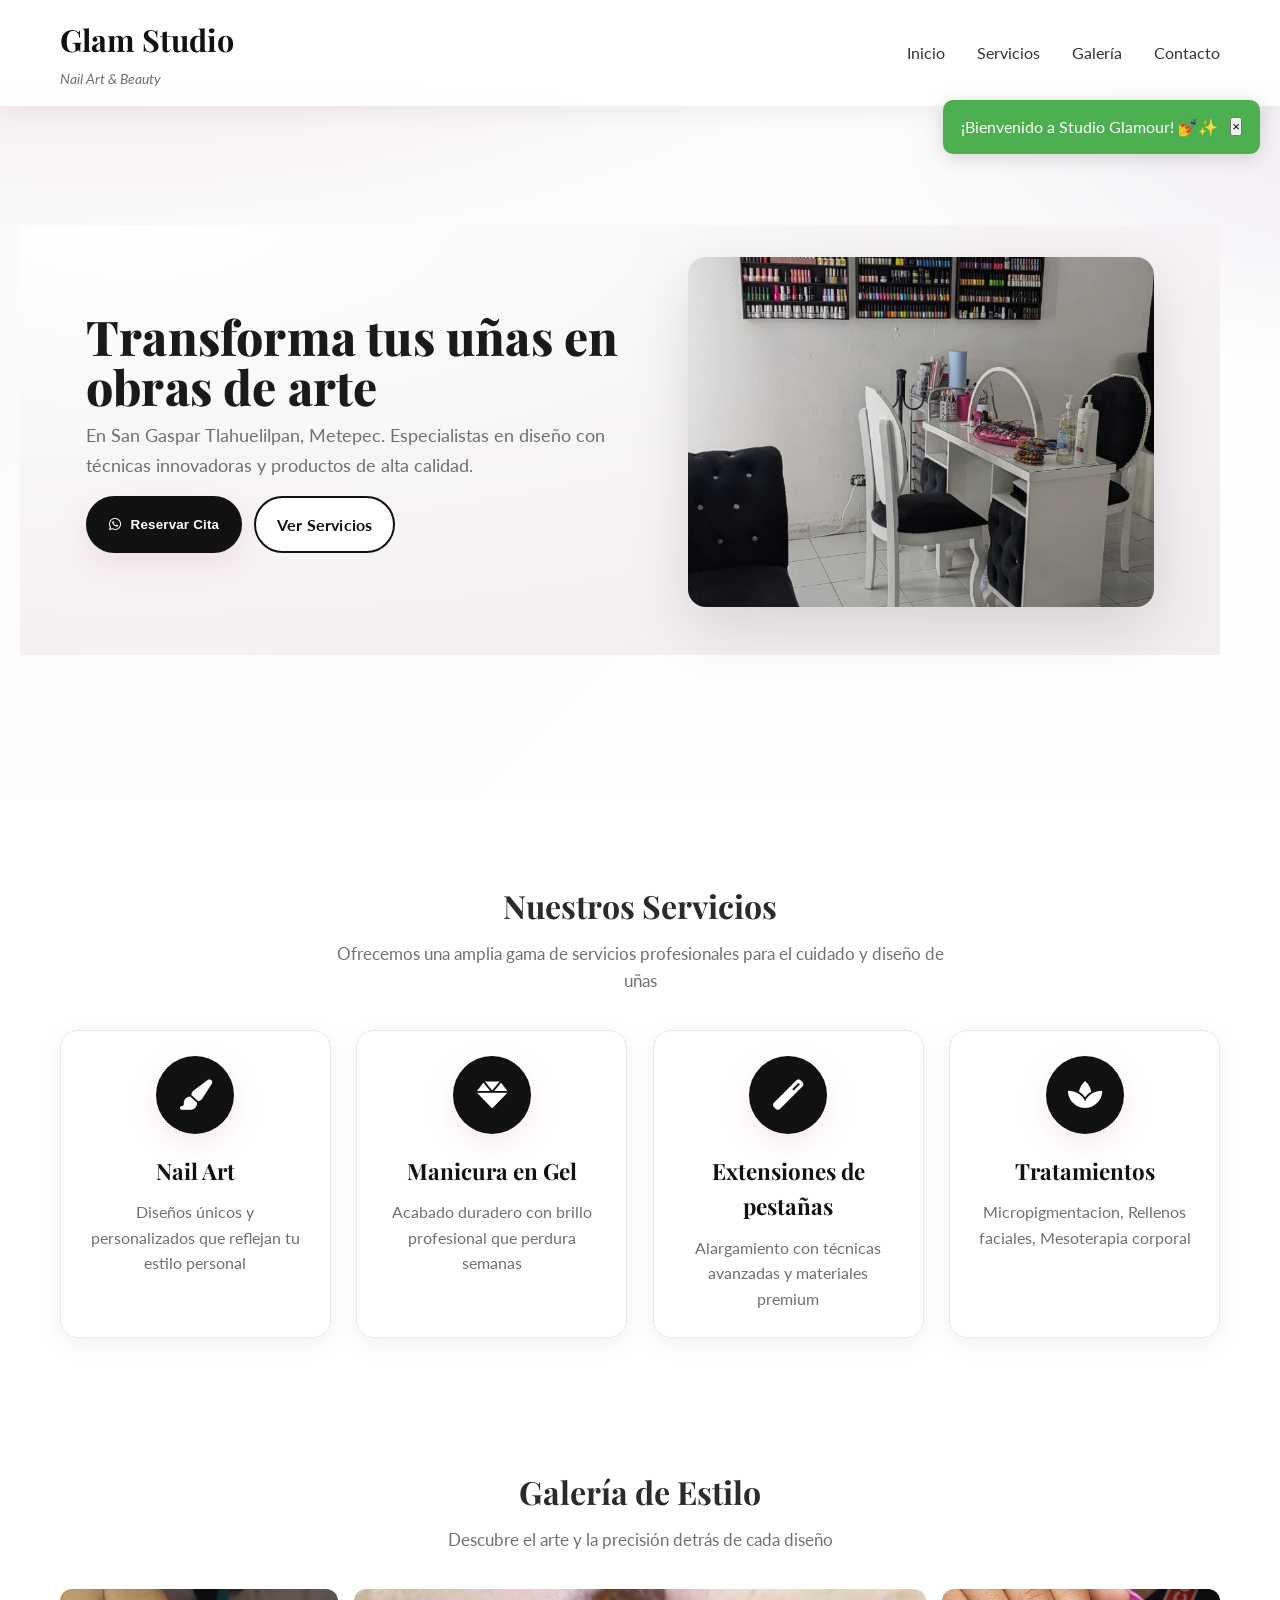
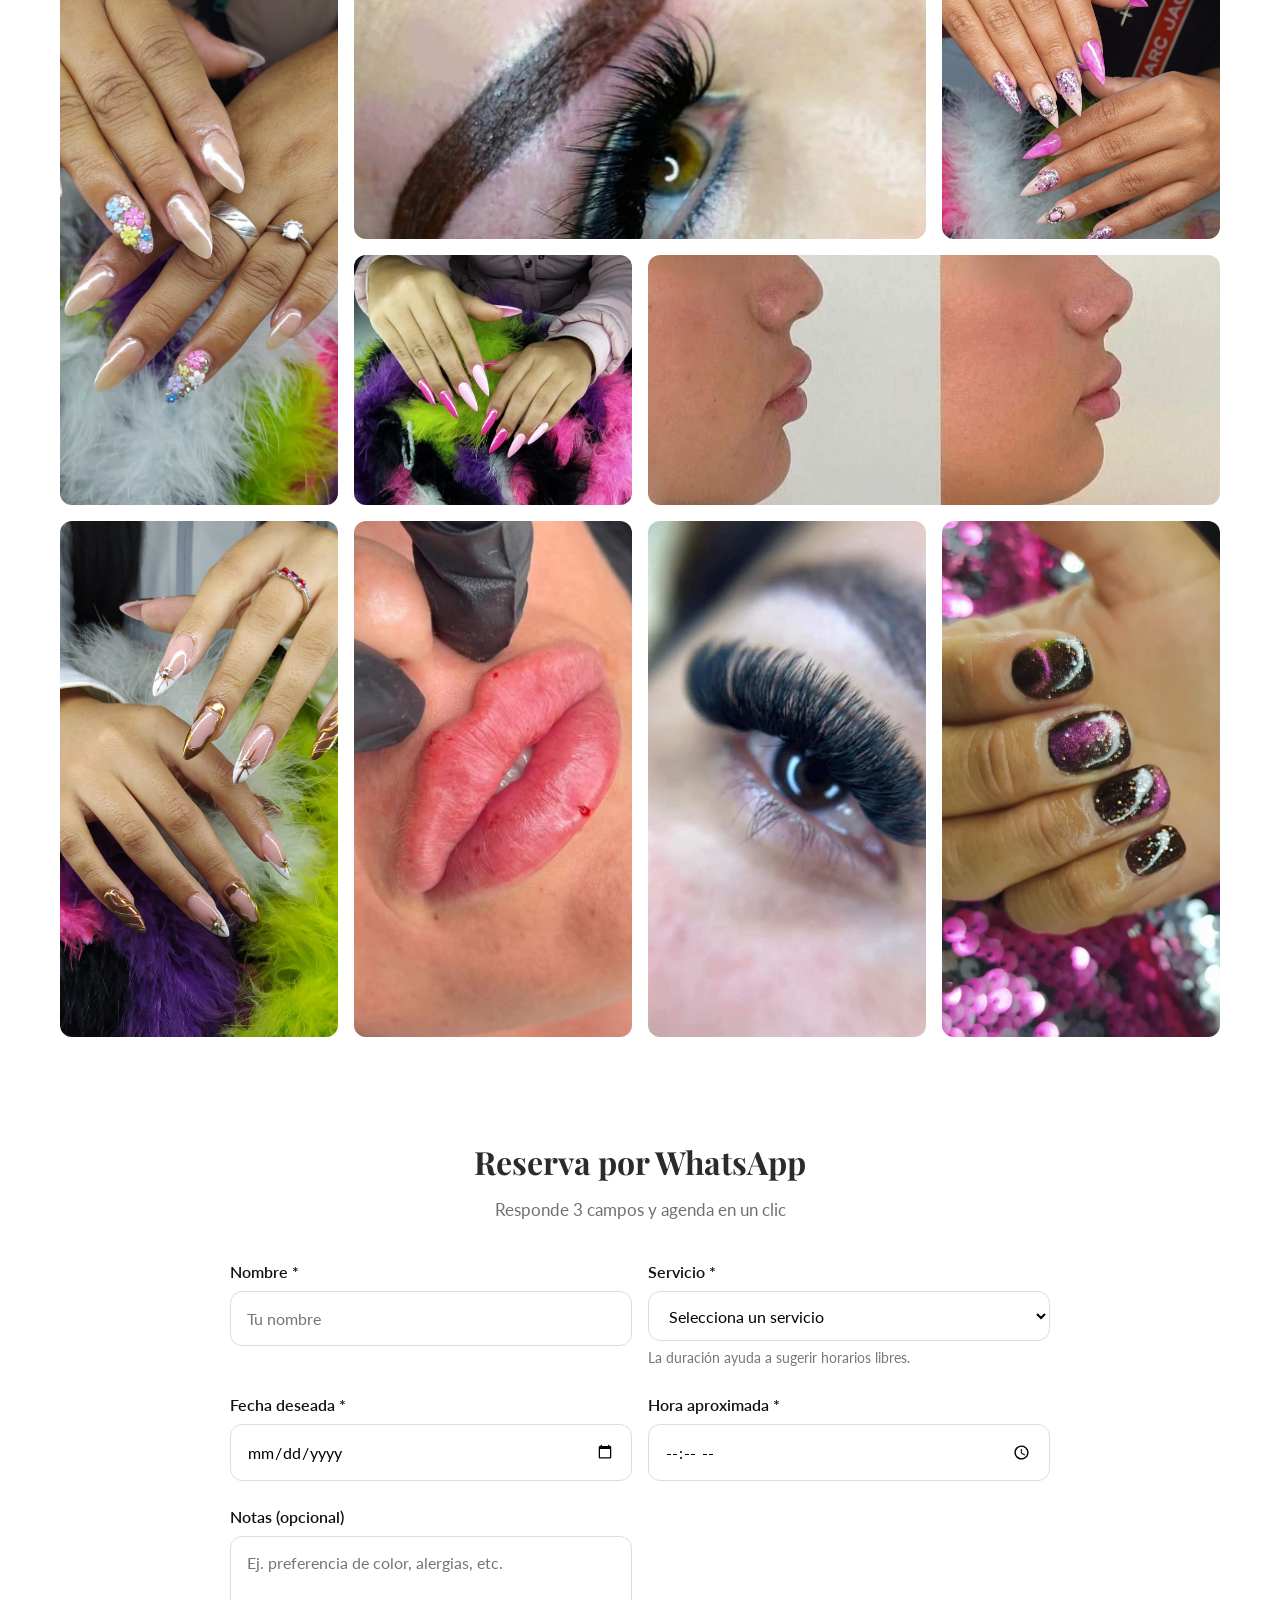
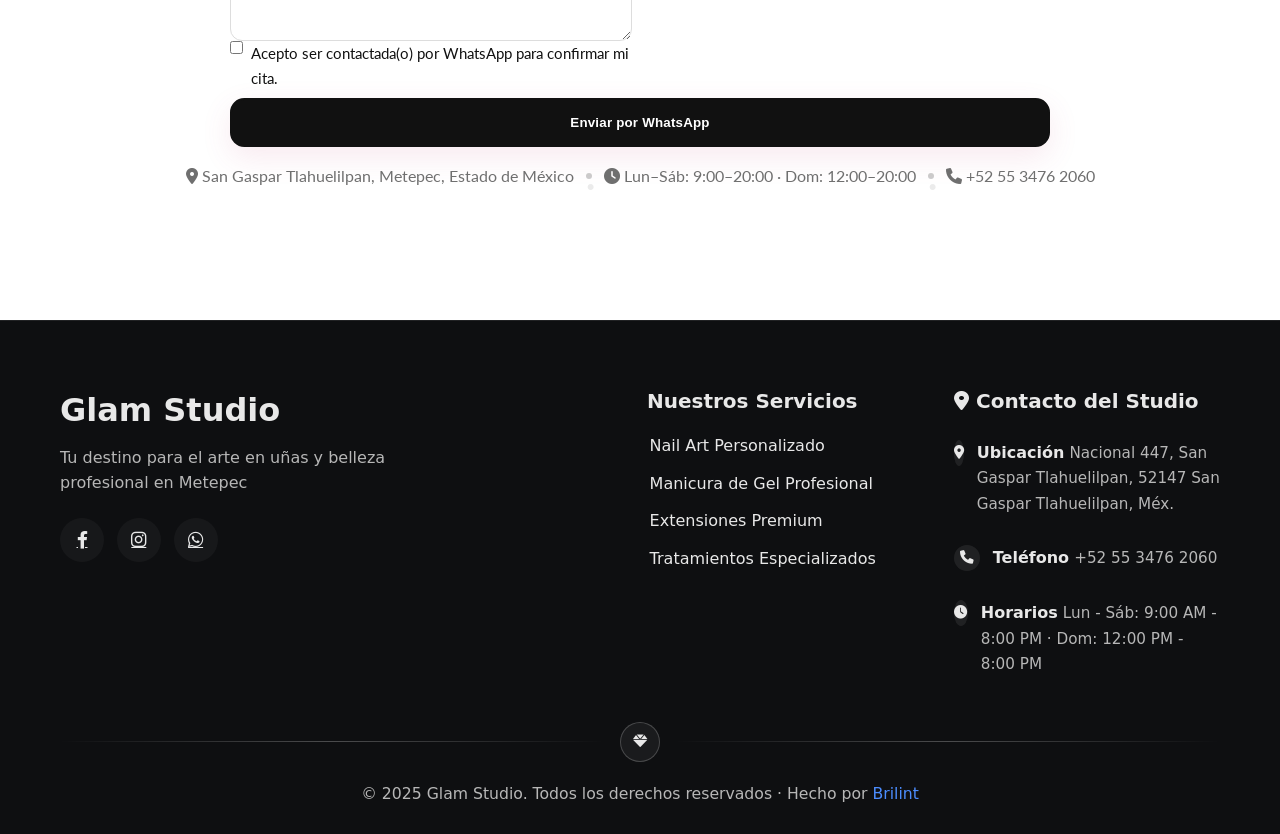
==== commit 28642873: "SEO local: title+meta+OG, NAP coherente (San Gaspar Tlahuelilpan, Metepec), tel unificado, horario L" ====
--- a/studio-glamour-landing/index.html
+++ b/studio-glamour-landing/index.html
@@ -3,7 +3,18 @@
   <head>
     <meta charset="UTF-8" />
     <meta name="viewport" content="width=device-width, initial-scale=1.0" />
-    <title>Glam Studio - Diseño de Uñas Profesional</title>
+    <title>Glam Studio | Nail Art, Uñas en Gel y Pestañas en Metepec</title>
+    <meta
+      name="description"
+      content="Glam Studio: nail art, manicura en gel, extensiones de pestañas y tratamientos faciales en San Gaspar Tlahuelilpan, Metepec. Agenda tu cita por WhatsApp."
+    />
+    <meta property="og:title" content="Glam Studio | Nail Art y Uñas en Metepec" />
+    <meta
+      property="og:description"
+      content="Diseño de uñas profesional, manicura en gel, pestañas y estética en San Gaspar Tlahuelilpan, Metepec."
+    />
+    <meta property="og:type" content="business.business" />
+    <meta property="og:locale" content="es_MX" />
     <link rel="stylesheet" href="style.css" />
     <!-- Fuentes de Google para tipografía elegante -->
     <link
@@ -52,8 +63,8 @@
                 Transforma tus uñas en obras de arte
               </h1>
               <p class="hero-subtitle">
-                Especialistas en diseño con técnicas innovadoras y productos de
-                alta calidad.
+                En San Gaspar Tlahuelilpan, Metepec. Especialistas en diseño con
+                técnicas innovadoras y productos de alta calidad.
               </p>
 
               <div class="hero-ctas">
@@ -544,17 +555,16 @@
             target="_blank"
             rel="noopener"
           >
-            <i class="fas fa-map-marker-alt" aria-hidden="true"></i> Metepec,
-            México
+            <i class="fas fa-map-marker-alt" aria-hidden="true"></i> San Gaspar
+            Tlahuelilpan, Metepec, Estado de México
           </a>
           <span class="dot" aria-hidden="true"></span>
           <span class="wa-meta-item"
-            ><i class="fas fa-clock" aria-hidden="true"></i> Lun–Sáb:
-            9:00–20:00</span
+            ><i class="fas fa-clock" aria-hidden="true"></i> Lun–Sáb: 9:00–20:00 · Dom: 12:00–20:00</span
           >
           <span class="dot" aria-hidden="true"></span>
           <a class="wa-meta-item" href="tel:+525534762060"
-            ><i class="fas fa-phone" aria-hidden="true"></i> +52 5534762060</a
+            ><i class="fas fa-phone" aria-hidden="true"></i> +52 55 3476 2060</a
           >
         </div>
       </div>
@@ -625,7 +635,7 @@
                 <i class="fas fa-phone"></i>
                 <div class="contact-text">
                   <strong>Teléfono</strong>
-                  <span>+52 5534762060</span>
+                  <span>+52 55 3476 2060</span>
                 </div>
               </div>
 
@@ -633,7 +643,7 @@
                 <i class="fas fa-clock"></i>
                 <div class="contact-text">
                   <strong>Horarios</strong>
-                  <span>Lun - Sáb: 9:00 AM - 8:00 PM</span>
+                  <span>Lun - Sáb: 9:00 AM - 8:00 PM · Dom: 12:00 PM - 8:00 PM</span>
                 </div>
               </div>
             </div>
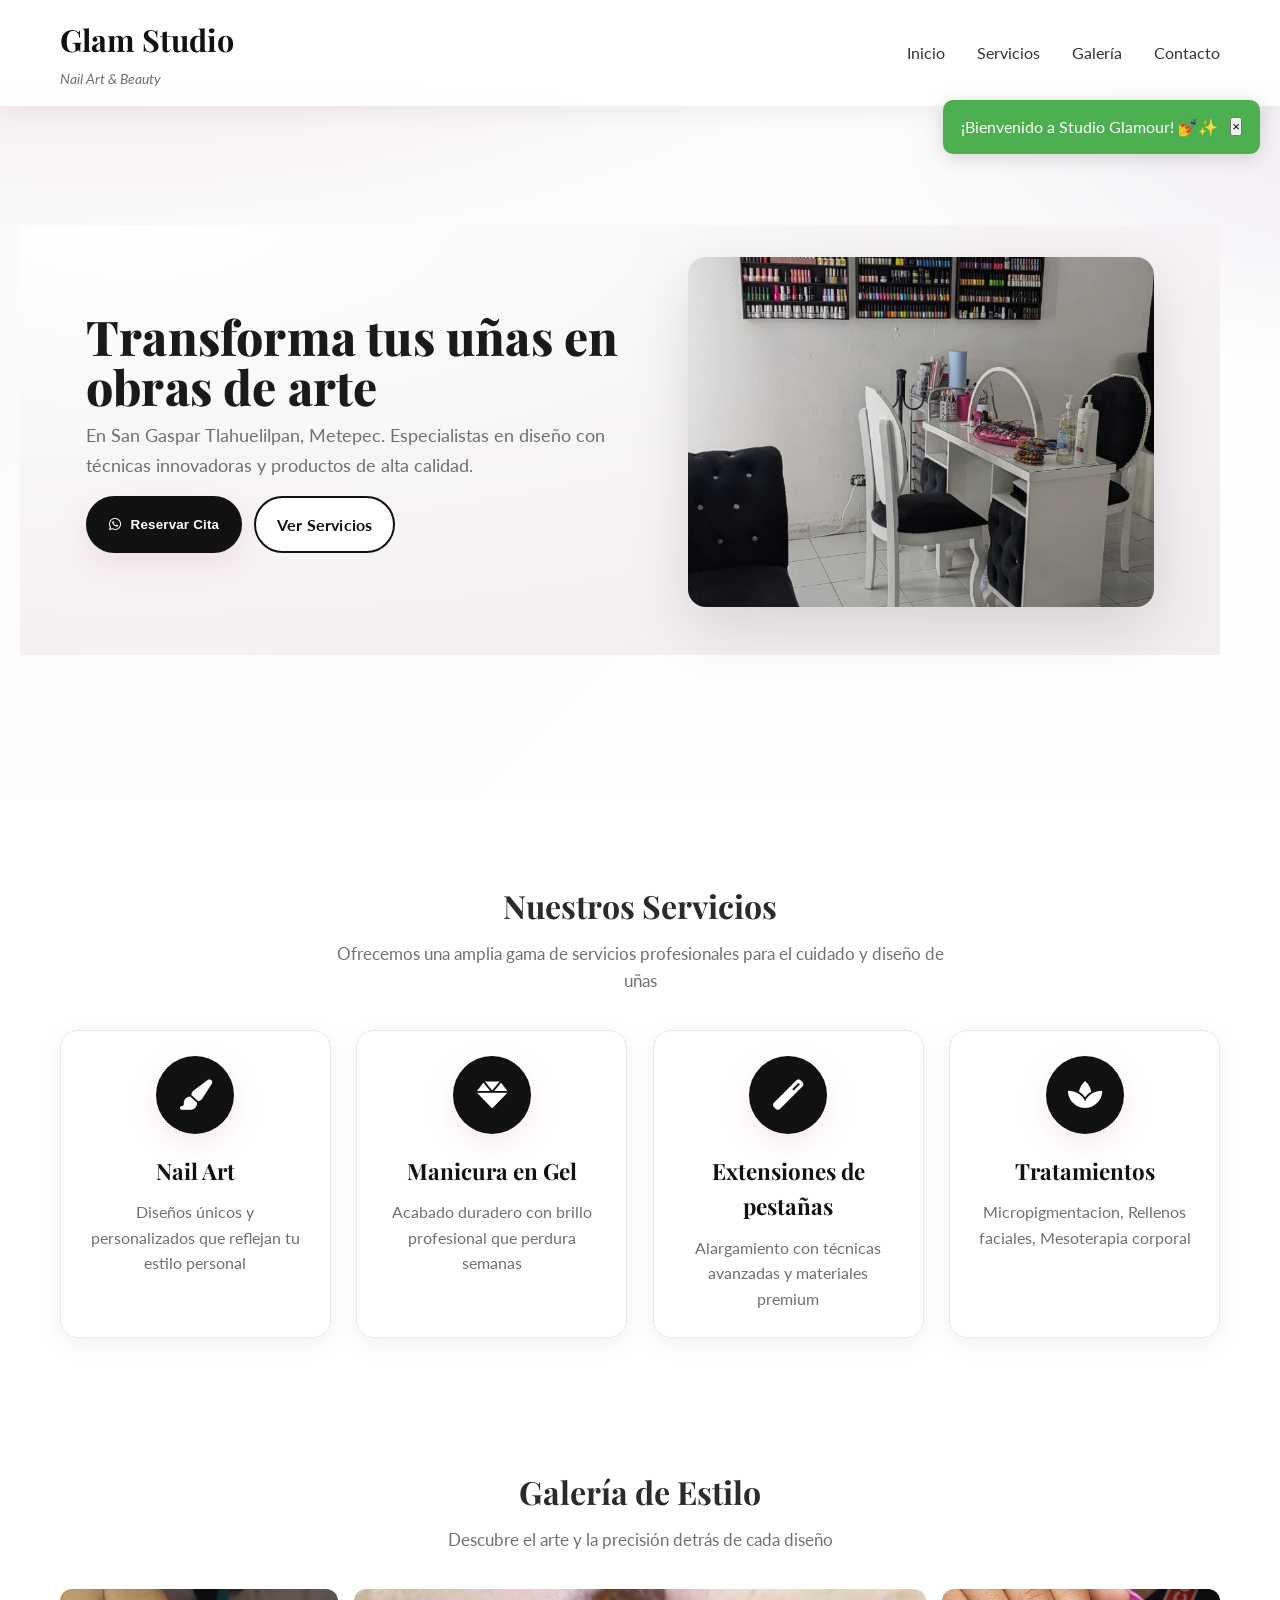
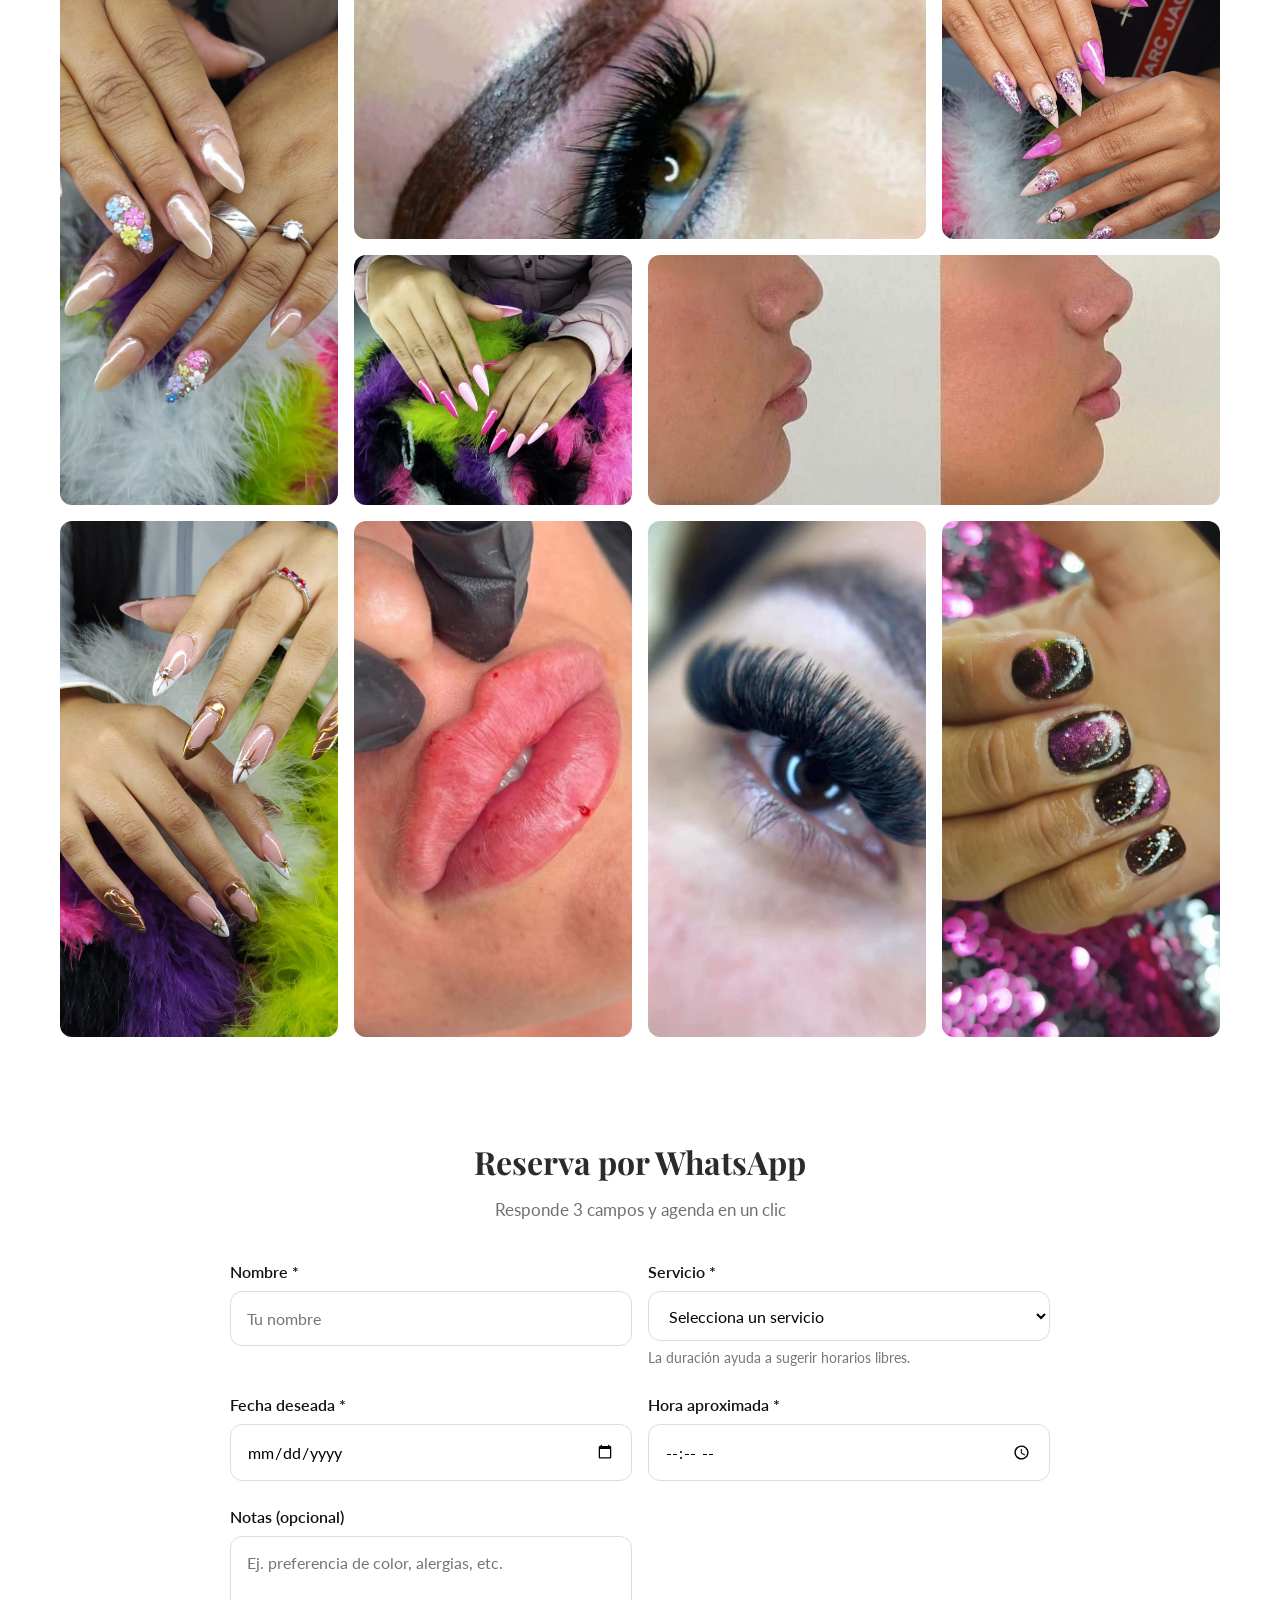
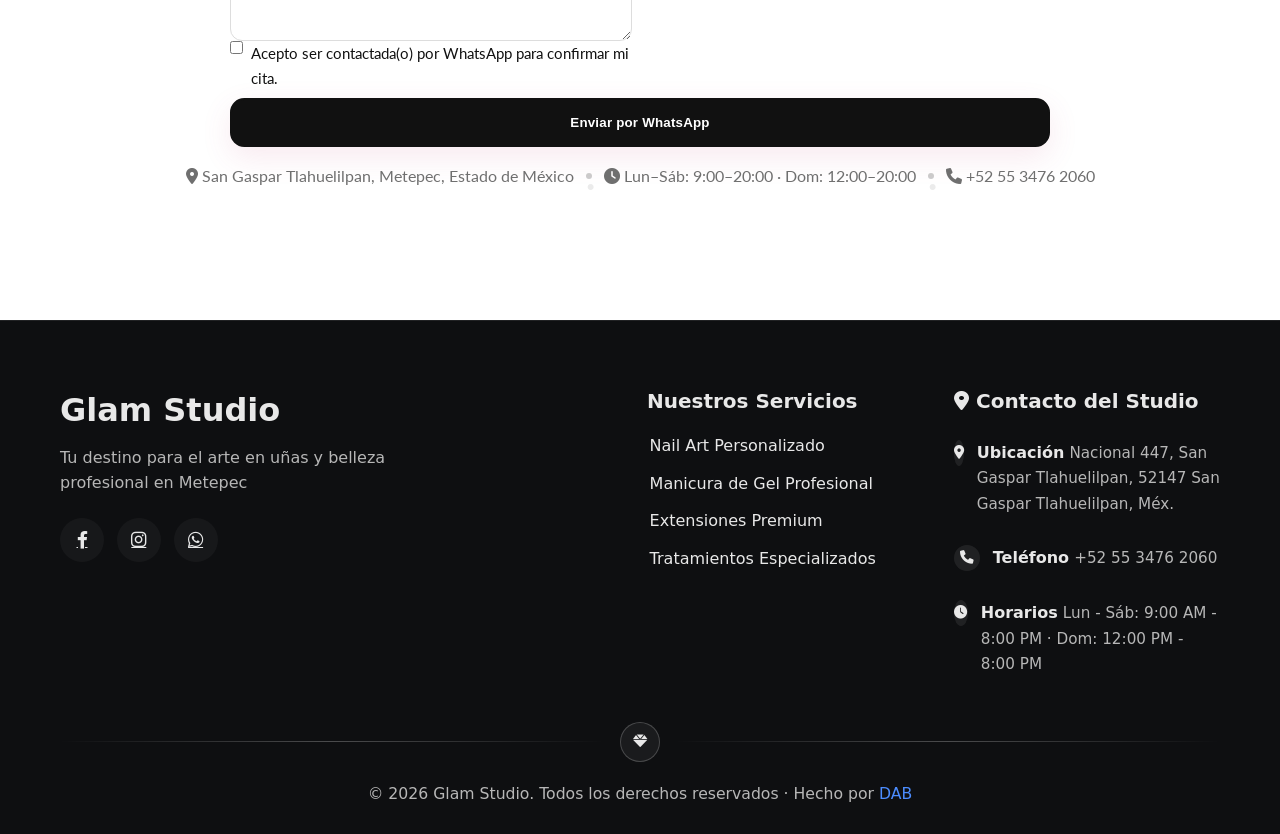
==== commit 5cbbdf35: "footer: año 2026 + Hecho por DAB (link dabtech.me)" ====
--- a/studio-glamour-landing/index.html
+++ b/studio-glamour-landing/index.html
@@ -660,14 +660,14 @@
         </div>
 
         <p class="footer-legal">
-          © 2025 Glam Studio. Todos los derechos reservados · Hecho por
+          © 2026 Glam Studio. Todos los derechos reservados · Hecho por
           <a
-            href="https://brilint.vercel.app/"
+            href="https://dabtech.me/"
             class="footer-brand-link"
             target="_blank"
             rel="noopener noreferrer"
           >
-            Brilint
+            DAB
           </a>
         </p>
       </div>
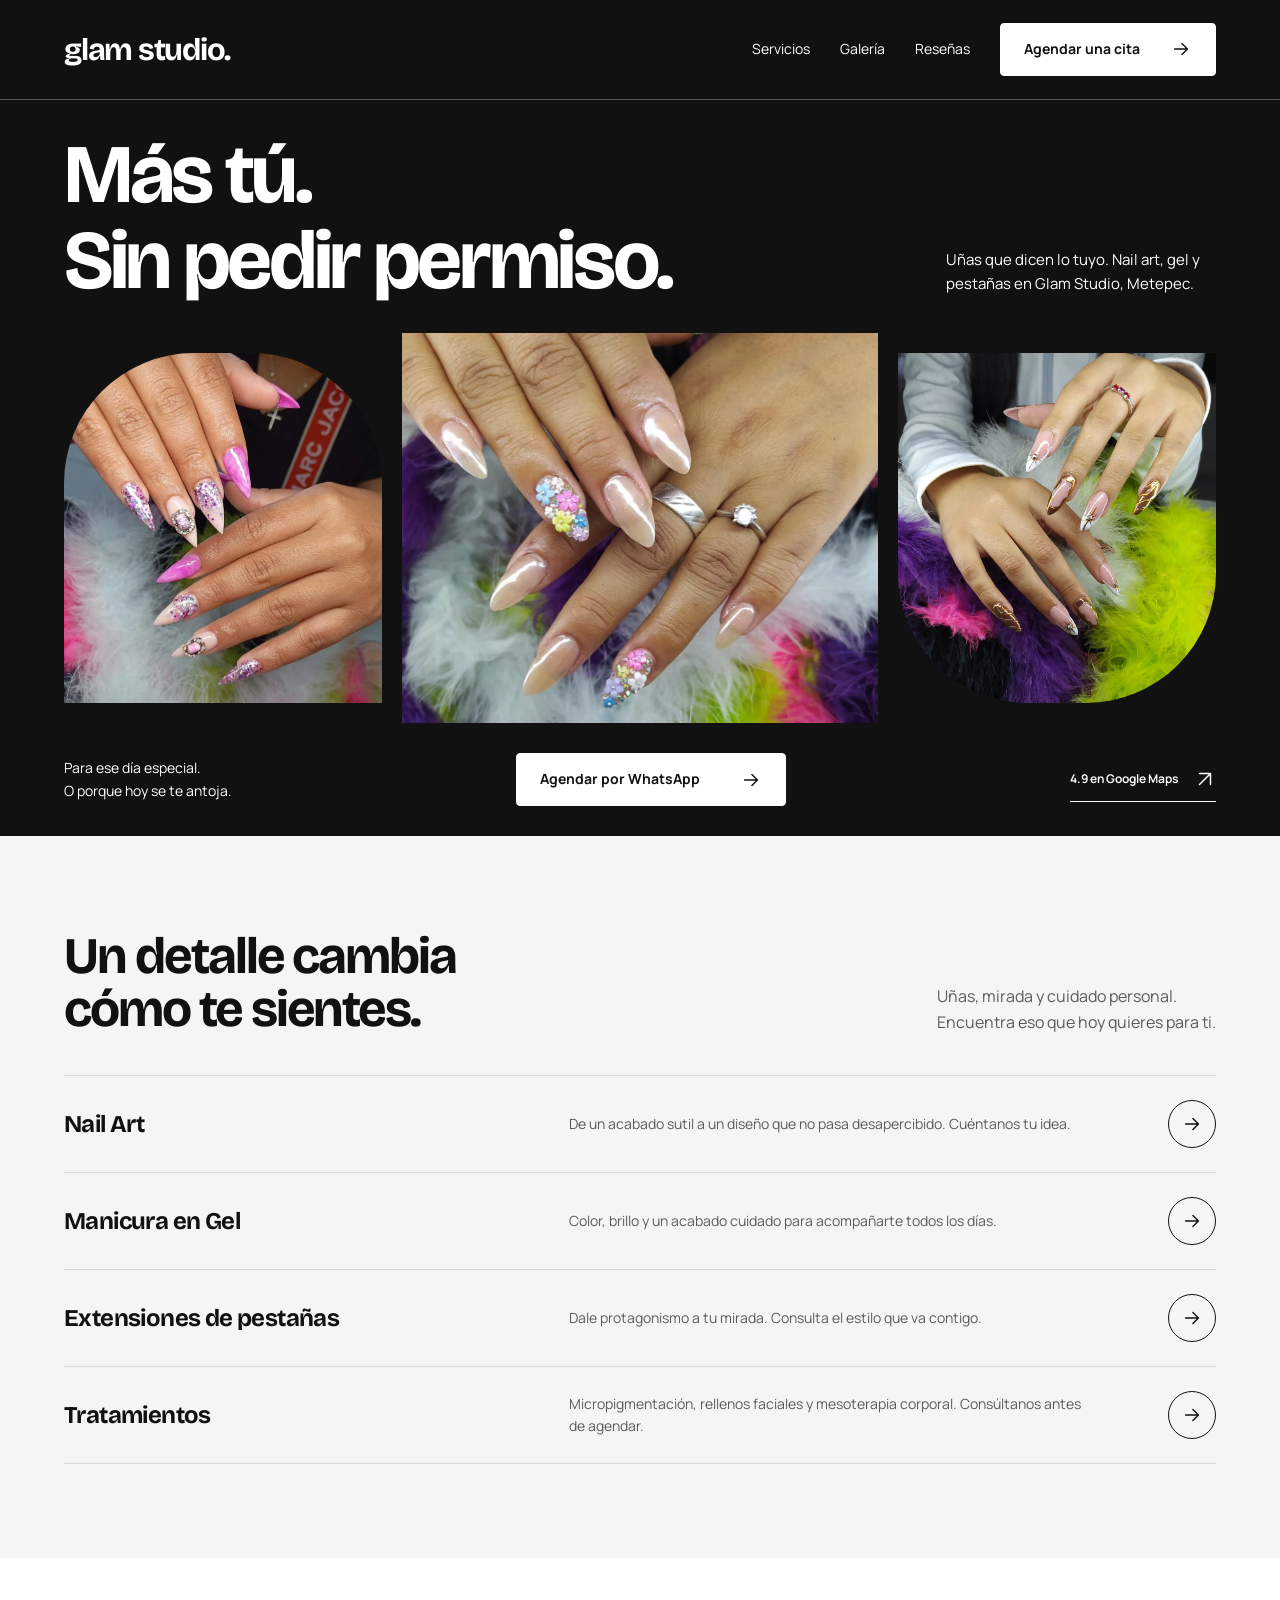
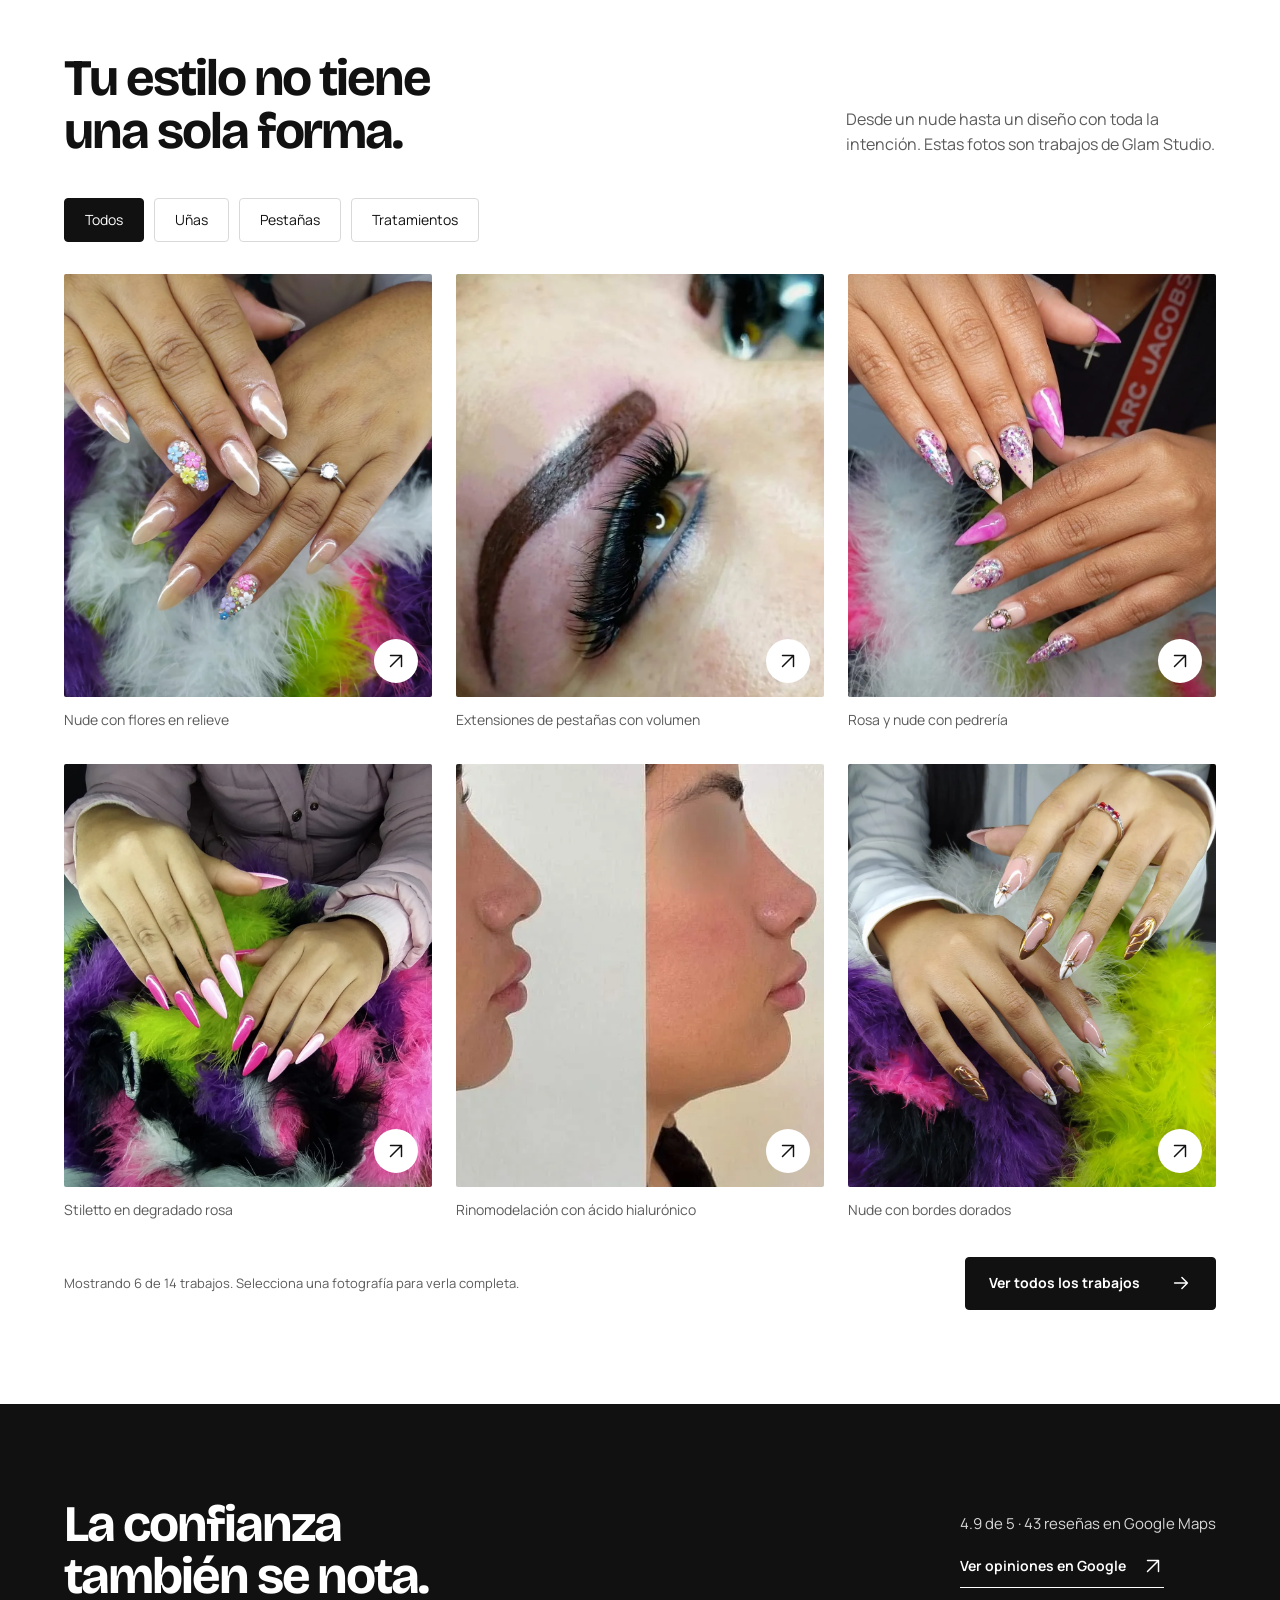
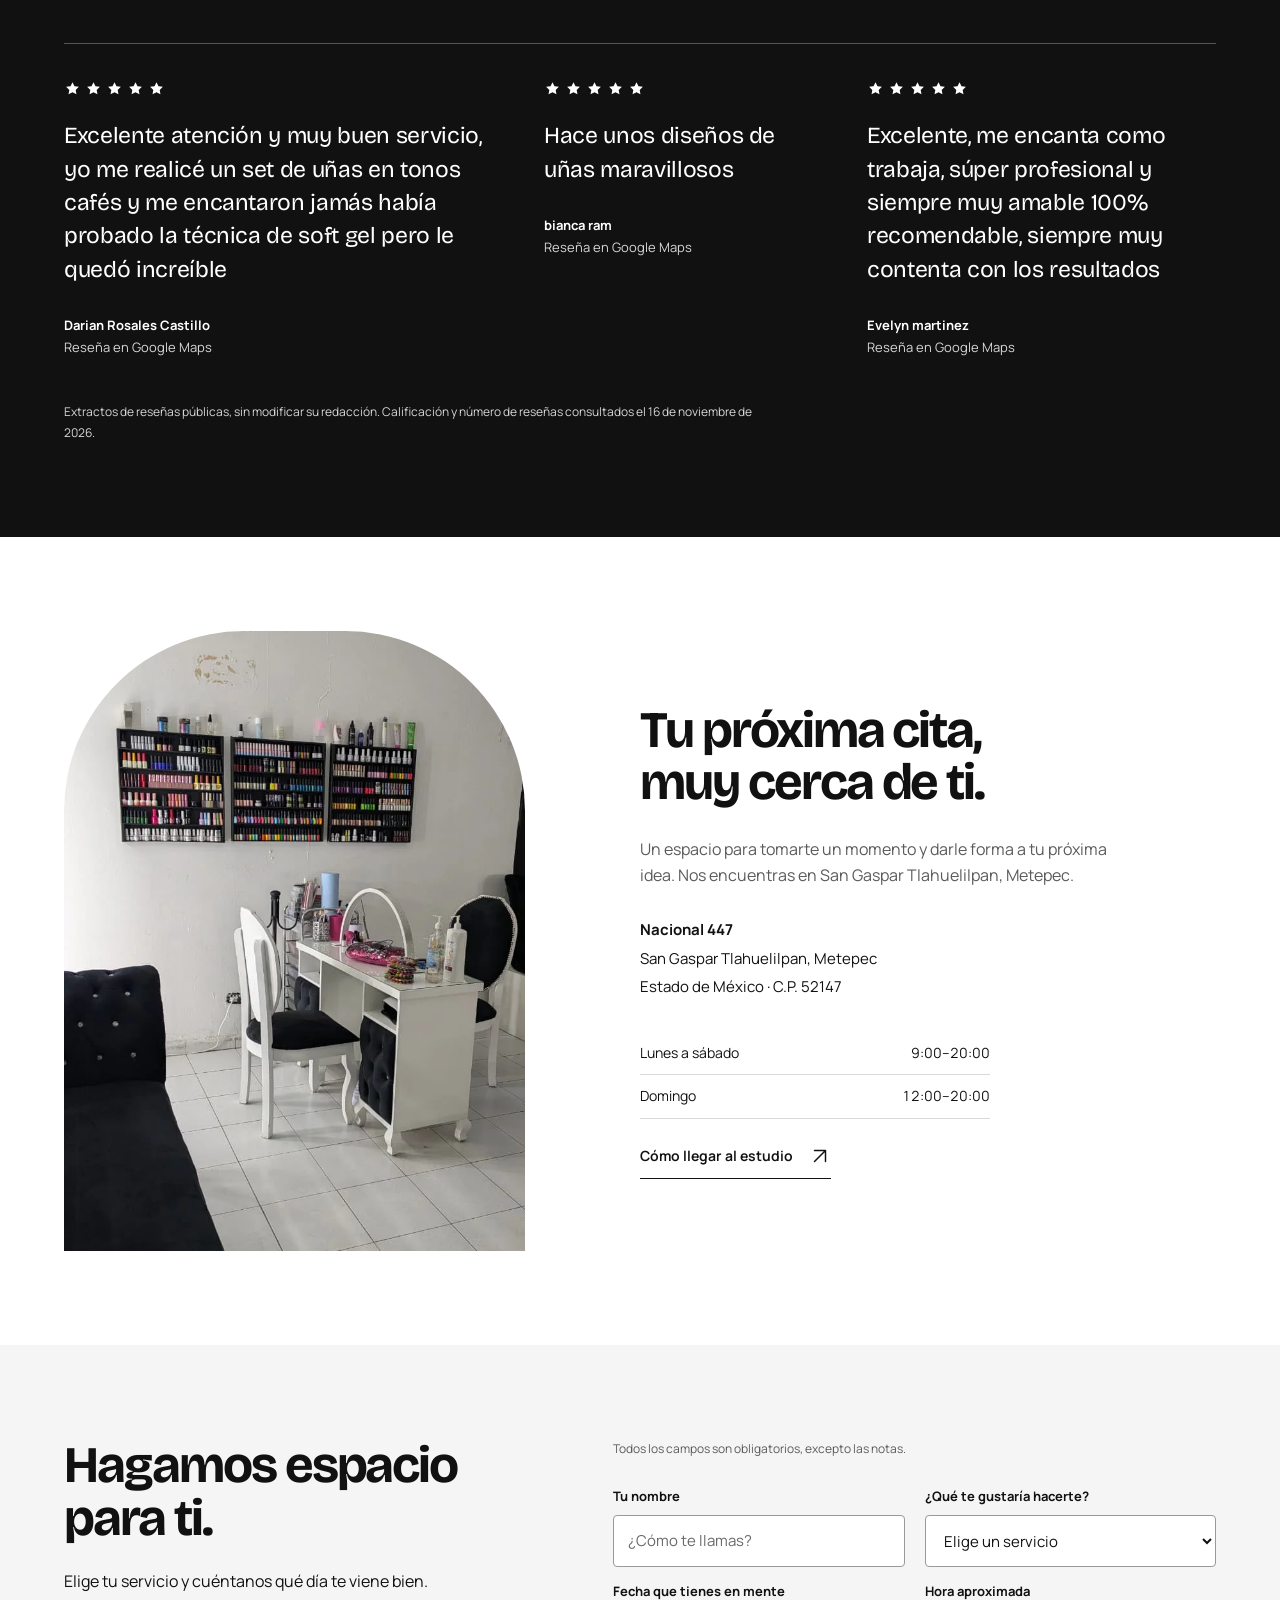
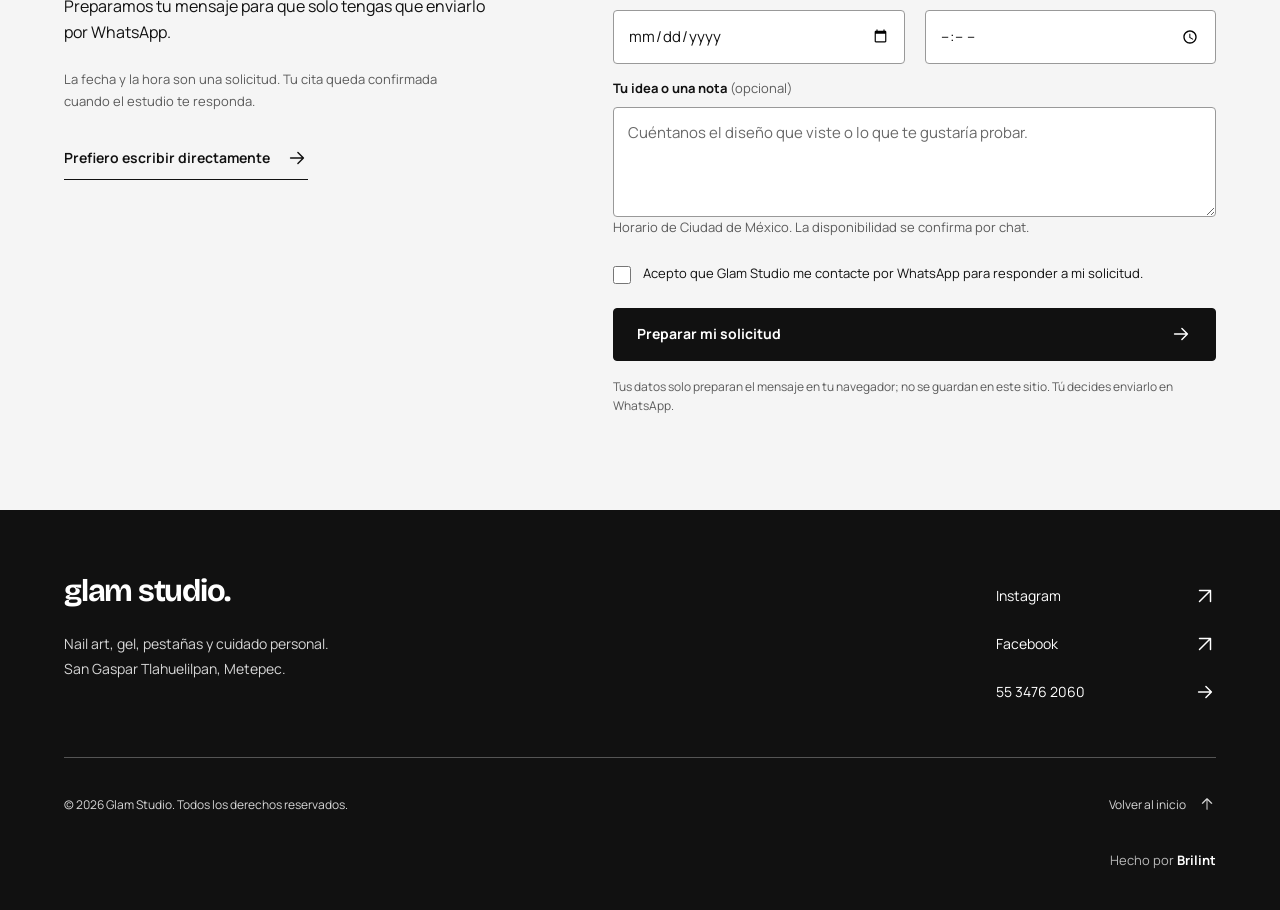
==== commit 2b05ecae: "feat: redesign Glam Studio landing and document portfolio previews Add monochrome visual identity, o" ====
--- a/studio-glamour-landing/index.html
+++ b/studio-glamour-landing/index.html
@@ -1,678 +1,1000 @@
-<!DOCTYPE html>
-<html lang="es">
+<!doctype html>
+<html lang="es-MX">
   <head>
-    <meta charset="UTF-8" />
-    <meta name="viewport" content="width=device-width, initial-scale=1.0" />
+    <meta charset="utf-8" />
+    <meta name="viewport" content="width=device-width,initial-scale=1" />
+    <meta name="theme-color" content="#111111" />
     <title>Glam Studio | Nail Art, Uñas en Gel y Pestañas en Metepec</title>
     <meta
       name="description"
-      content="Glam Studio: nail art, manicura en gel, extensiones de pestañas y tratamientos faciales en San Gaspar Tlahuelilpan, Metepec. Agenda tu cita por WhatsApp."
+      content="Tu estilo, en tus manos. Nail art, manicura en gel, pestañas y tratamientos en Glam Studio, San Gaspar Tlahuelilpan, Metepec. Consulta tu cita por WhatsApp."
     />
-    <meta property="og:title" content="Glam Studio | Nail Art y Uñas en Metepec" />
+    <meta
+      property="og:title"
+      content="Glam Studio · Más tú. Sin pedir permiso."
+    />
     <meta
       property="og:description"
-      content="Diseño de uñas profesional, manicura en gel, pestañas y estética en San Gaspar Tlahuelilpan, Metepec."
+      content="Nail art, gel y pestañas en Metepec. Descubre nuestros trabajos y solicita una cita por WhatsApp."
     />
-    <meta property="og:type" content="business.business" />
+    <meta property="og:type" content="website" />
     <meta property="og:locale" content="es_MX" />
+    <link
+      rel="preload"
+      href="assets/fonts/bricolage-grotesque-latin.woff2"
+      as="font"
+      type="font/woff2"
+      crossorigin
+    />
+    <link
+      rel="preload"
+      href="assets/fonts/manrope-latin.woff2"
+      as="font"
+      type="font/woff2"
+      crossorigin
+    />
+    <link rel="icon" href="favicon.svg" type="image/svg+xml" />
     <link rel="stylesheet" href="style.css" />
-    <!-- Fuentes de Google para tipografía elegante -->
-    <link
-      href="https://fonts.googleapis.com/css2?family=Playfair+Display:wght@400;700&family=Lato:wght@300;400;700&display=swap"
-      rel="stylesheet"
-    />
-    <!-- Iconos para elementos visuales -->
-    <link
-      rel="stylesheet"
-      href="https://cdnjs.cloudflare.com/ajax/libs/font-awesome/6.0.0/css/all.min.css"
-    />
   </head>
   <body>
-    <!-- Encabezado con navegación -->
+    <a class="skip-link" href="#main-content">Saltar al contenido</a>
+    <svg
+      class="icon-defs"
+      aria-hidden="true"
+      xmlns="http://www.w3.org/2000/svg"
+    >
+      <defs>
+        <symbol id="i-arrow" viewBox="0 0 24 24">
+          <path d="M5 12h14M13 6l6 6-6 6" />
+        </symbol>
+        <symbol id="i-external" viewBox="0 0 24 24">
+          <path d="M6 18 18 6M6 6h12v12" />
+        </symbol>
+        <symbol id="i-close" viewBox="0 0 24 24">
+          <path d="m6 6 12 12M6 18 18 6" />
+        </symbol>
+        <symbol id="i-menu" viewBox="0 0 24 24">
+          <path d="M4 7h16M4 17h16" />
+        </symbol>
+        <symbol id="i-star" viewBox="0 0 24 24">
+          <path
+            d="m12 3 2.8 5.7 6.2.9-4.5 4.4 1.1 6.2-5.6-3-5.6 3 1.1-6.2L3 9.6l6.2-.9z"
+          />
+        </symbol>
+      </defs>
+    </svg>
     <header class="header">
-      <nav class="navbar">
-        <div class="nav-container">
-          <div class="logo">
-            <h1>Glam Studio</h1>
-            <span class="tagline">Nail Art & Beauty</span>
-          </div>
-          <ul class="nav-menu">
-            <li><a href="#inicio" class="nav-link">Inicio</a></li>
-            <li><a href="#servicios" class="nav-link">Servicios</a></li>
-            <li><a href="#galeria" class="nav-link">Galería</a></li>
-            <li><a href="#contacto" class="nav-link">Contacto</a></li>
-          </ul>
-          <div class="hamburger">
-            <span class="bar"></span>
-            <span class="bar"></span>
-            <span class="bar"></span>
-          </div>
-        </div>
+      <a class="brand" href="#inicio" aria-label="Glam Studio, inicio"
+        >glam studio.</a
+      >
+      <nav class="nav" aria-label="Navegación principal">
+        <a class="nav-link" href="#servicios">Servicios</a
+        ><a class="nav-link" href="#galeria">Galería</a
+        ><a class="nav-link" href="#resenas">Reseñas</a
+        ><a
+          class="button button-light"
+          href="https://wa.me/525534762060?text=Hola%2C%20vengo%20del%20sitio%20de%20Glam%20Studio%20y%20quiero%20consultar%20una%20cita."
+          target="_blank"
+          rel="noopener noreferrer"
+          ><span class="label-desktop">Agendar una cita</span
+          ><span class="label-mobile">Agendar</span>
+          <svg aria-hidden="true"><use href="#i-arrow" /></svg></a
+        ><button
+          class="menu-toggle"
+          type="button"
+          aria-expanded="false"
+          aria-controls="mobile-nav"
+          aria-label="Abrir menú"
+        >
+          <svg aria-hidden="true"><use href="#i-menu" /></svg>
+        </button>
+      </nav>
+      <nav
+        class="mobile-nav"
+        id="mobile-nav"
+        aria-label="Navegación móvil"
+        hidden
+      >
+        <a href="#servicios">Servicios</a><a href="#galeria">Galería</a
+        ><a href="#resenas">Reseñas</a><a href="#contacto">Solicitar una cita</a
+        ><a href="#visitanos">Visítanos</a>
       </nav>
     </header>
-
-    <!-- Sección principal hero -->
-    <section id="inicio" class="hero">
-      <!-- HERO V2 — profesional y mobile-first -->
-      <section id="inicio" class="hero-v2" aria-labelledby="hero-title">
-        <div class="container">
-          <div class="hero-grid">
-            <!-- Texto -->
-            <div class="hero-copy">
-              <h1 id="hero-title" class="hero-title">
-                Transforma tus uñas en obras de arte
-              </h1>
-              <p class="hero-subtitle">
-                En San Gaspar Tlahuelilpan, Metepec. Especialistas en diseño con
-                técnicas innovadoras y productos de alta calidad.
-              </p>
-
-              <div class="hero-ctas">
-                <!-- Botón de WhatsApp en el hero o donde lo uses -->
-                <button
-                  id="btnWhatsappHero"
-                  type="button"
-                  class="btn btn-primary"
-                  aria-label="Reservar por WhatsApp"
-                >
-                  <i class="fab fa-whatsapp" aria-hidden="true"></i> Reservar
-                  Cita
-                </button>
-
-                <a href="#servicios" class="btn btn-secondary">Ver Servicios</a>
-              </div>
-            </div>
-
-            <!-- Imagen (tarjeta controlada) -->
-            <figure class="hero-visual" aria-label="Estudio Glam Studio">
-              <picture>
-                <!-- si tienes AVIF/WebP, añade <source>; con JPG funciona perfecto -->
-                <img
-                  src="images/hero/studio 1.jpeg"
-                  alt="Área de trabajo profesional de Glam Studio"
-                  width="1280"
-                  height="853"
-                  loading="eager"
-                  decoding="async"
-                  class="hero-img"
-                />
-              </picture>
-              <figcaption class="visually-hidden">
-                Espacio de trabajo de Glam Studio
-              </figcaption>
-            </figure>
-          </div>
+    <main id="main-content" tabindex="-1">
+      <section class="campaign" id="inicio" aria-labelledby="hero-title">
+        <div class="campaign-heading">
+          <h1 id="hero-title">Más tú.<br />Sin pedir permiso.</h1>
+          <p>
+            Uñas que dicen lo tuyo. Nail art, gel y pestañas en Glam Studio,
+            Metepec.
+          </p>
+        </div>
+        <div class="campaign-photos">
+          <figure>
+            <picture
+              ><source srcset="assets/photos/desing-9.webp" type="image/webp" />
+              <img
+                src="assets/plates/photo-9.png"
+                alt="Diseño rosa con pedrería, trabajo de Glam Studio"
+                width="997"
+                height="1280"
+                decoding="async"
+            /></picture>
+          </figure>
+          <figure>
+            <picture
+              ><source srcset="assets/photos/desing-8.webp" type="image/webp" />
+              <img
+                src="assets/plates/photo-8.png"
+                alt="Nude con flores en relieve, trabajo de Glam Studio"
+                width="1058"
+                height="1280"
+                fetchpriority="high"
+                decoding="async"
+            /></picture>
+          </figure>
+          <figure>
+            <picture
+              ><source srcset="assets/photos/desing-6.webp" type="image/webp" />
+              <img
+                src="assets/plates/photo-6.png"
+                alt="Manicura con detalle dorado, trabajo de Glam Studio"
+                width="1485"
+                height="1600"
+                decoding="async"
+            /></picture>
+          </figure>
+        </div>
+        <div class="campaign-close">
+          <p>Para ese día especial.<br />O porque hoy se te antoja.</p>
+          <a
+            class="button button-light"
+            href="https://wa.me/525534762060?text=Hola%2C%20vengo%20del%20sitio%20de%20Glam%20Studio%20y%20quiero%20consultar%20una%20cita."
+            target="_blank"
+            rel="noopener noreferrer"
+            >Agendar por WhatsApp
+            <svg aria-hidden="true"><use href="#i-arrow" /></svg></a
+          ><a class="text-link" href="#resenas"
+            >4.9 en Google Maps
+            <svg aria-hidden="true"><use href="#i-external" /></svg
+          ></a>
         </div>
       </section>
-    </section>
-
-    <!-- Sección de servicios -->
-    <section id="servicios" class="services">
-      <div class="container">
-        <h2 class="section-title">Nuestros Servicios</h2>
-        <p class="section-subtitle">
-          Ofrecemos una amplia gama de servicios profesionales para el cuidado y
-          diseño de uñas
-        </p>
-
-        <div class="services-grid">
-          <div class="service-card">
-            <div class="service-icon">
-              <i class="fas fa-paint-brush"></i>
-            </div>
+      <section
+        class="services section"
+        id="servicios"
+        aria-labelledby="services-title"
+      >
+        <div class="section-head">
+          <h2 id="services-title">Un detalle cambia<br />cómo te sientes.</h2>
+          <p>
+            Uñas, mirada y cuidado personal.<br />Encuentra eso que hoy quieres
+            para ti.
+          </p>
+        </div>
+        <div class="service-list">
+          <article class="service-row">
             <h3>Nail Art</h3>
             <p>
-              Diseños únicos y personalizados que reflejan tu estilo personal
+              De un acabado sutil a un diseño que no pasa desapercibido.
+              Cuéntanos tu idea.
             </p>
+            <a
+              class="service-action"
+              href="#contacto"
+              data-service="Nail Art"
+              aria-label="Consultar Nail Art"
+              ><svg aria-hidden="true"><use href="#i-arrow" /></svg
+            ></a>
+          </article>
+          <article class="service-row">
+            <h3>Manicura en Gel</h3>
+            <p>
+              Color, brillo y un acabado cuidado para acompañarte todos los
+              días.
+            </p>
+            <a
+              class="service-action"
+              href="#contacto"
+              data-service="Manicura en Gel"
+              aria-label="Consultar Manicura en Gel"
+              ><svg aria-hidden="true"><use href="#i-arrow" /></svg
+            ></a>
+          </article>
+          <article class="service-row">
+            <h3>Extensiones de pestañas</h3>
+            <p>
+              Dale protagonismo a tu mirada. Consulta el estilo que va contigo.
+            </p>
+            <a
+              class="service-action"
+              href="#contacto"
+              data-service="Extensiones de Pestañas"
+              aria-label="Consultar Extensiones de pestañas"
+              ><svg aria-hidden="true"><use href="#i-arrow" /></svg
+            ></a>
+          </article>
+          <article class="service-row">
+            <h3>Tratamientos</h3>
+            <p>
+              Micropigmentación, rellenos faciales y mesoterapia corporal.
+              Consúltanos antes de agendar.
+            </p>
+            <a
+              class="service-action"
+              href="#contacto"
+              data-service="Tratamientos"
+              aria-label="Consultar Tratamientos"
+              ><svg aria-hidden="true"><use href="#i-arrow" /></svg
+            ></a>
+          </article>
+        </div>
+      </section>
+      <section
+        class="gallery section"
+        id="galeria"
+        aria-labelledby="gallery-title"
+      >
+        <div class="section-head">
+          <h2 id="gallery-title">Tu estilo no tiene<br />una sola forma.</h2>
+          <p>
+            Desde un nude hasta un diseño con toda la intención. Estas fotos son
+            trabajos de Glam Studio.
+          </p>
+        </div>
+        <div
+          class="gallery-filters"
+          role="group"
+          aria-label="Filtrar trabajos"
+          hidden
+        >
+          <button type="button" data-filter="all" aria-pressed="true">
+            Todos</button
+          ><button type="button" data-filter="unas" aria-pressed="false">
+            Uñas</button
+          ><button type="button" data-filter="pestanas" aria-pressed="false">
+            Pestañas</button
+          ><button
+            type="button"
+            data-filter="tratamientos"
+            aria-pressed="false"
+          >
+            Tratamientos
+          </button>
+        </div>
+        <div class="gallery-grid">
+          <figure class="gallery-item" data-category="unas">
+            <a
+              class="gallery-work"
+              href="assets/photos/desing-8.webp"
+              target="_blank"
+              rel="noopener noreferrer"
+              data-gallery
+              data-title="Nude con flores en relieve"
+              data-service="Nail Art"
+              aria-label="Ver fotografía: Nude con flores en relieve"
+              ><img
+                src="assets/photos/desing-8.webp"
+                alt="Nude con flores en relieve, trabajo de Glam Studio"
+                width="800"
+                height="960"
+                loading="lazy"
+                decoding="async" /><span class="gallery-open" aria-hidden="true"
+                ><svg aria-hidden="true"><use href="#i-external" /></svg></span
+            ></a>
+            <figcaption>Nude con flores en relieve</figcaption>
+          </figure>
+          <figure class="gallery-item" data-category="pestanas">
+            <a
+              class="gallery-work"
+              href="assets/photos/servicio-3.webp"
+              target="_blank"
+              rel="noopener noreferrer"
+              data-gallery
+              data-title="Extensiones de pestañas con volumen"
+              data-service="Extensiones de Pestañas"
+              aria-label="Ver fotografía: Extensiones de pestañas con volumen"
+              ><img
+                src="assets/photos/servicio-3.webp"
+                alt="Extensiones de pestañas con volumen, trabajo de Glam Studio"
+                width="800"
+                height="960"
+                loading="lazy"
+                decoding="async" /><span class="gallery-open" aria-hidden="true"
+                ><svg aria-hidden="true"><use href="#i-external" /></svg></span
+            ></a>
+            <figcaption>Extensiones de pestañas con volumen</figcaption>
+          </figure>
+          <figure class="gallery-item" data-category="unas">
+            <a
+              class="gallery-work"
+              href="assets/photos/desing-9.webp"
+              target="_blank"
+              rel="noopener noreferrer"
+              data-gallery
+              data-title="Rosa y nude con pedrería"
+              data-service="Nail Art"
+              aria-label="Ver fotografía: Rosa y nude con pedrería"
+              ><img
+                src="assets/photos/desing-9.webp"
+                alt="Rosa y nude con pedrería, trabajo de Glam Studio"
+                width="800"
+                height="960"
+                loading="lazy"
+                decoding="async" /><span class="gallery-open" aria-hidden="true"
+                ><svg aria-hidden="true"><use href="#i-external" /></svg></span
+            ></a>
+            <figcaption>Rosa y nude con pedrería</figcaption>
+          </figure>
+          <figure class="gallery-item" data-category="unas">
+            <a
+              class="gallery-work"
+              href="assets/photos/desing-4.webp"
+              target="_blank"
+              rel="noopener noreferrer"
+              data-gallery
+              data-title="Stiletto en degradado rosa"
+              data-service="Nail Art"
+              aria-label="Ver fotografía: Stiletto en degradado rosa"
+              ><img
+                src="assets/photos/desing-4.webp"
+                alt="Stiletto en degradado rosa, trabajo de Glam Studio"
+                width="800"
+                height="960"
+                loading="lazy"
+                decoding="async" /><span class="gallery-open" aria-hidden="true"
+                ><svg aria-hidden="true"><use href="#i-external" /></svg></span
+            ></a>
+            <figcaption>Stiletto en degradado rosa</figcaption>
+          </figure>
+          <figure class="gallery-item" data-category="tratamientos">
+            <a
+              class="gallery-work"
+              href="assets/photos/servicio-2.webp"
+              target="_blank"
+              rel="noopener noreferrer"
+              data-gallery
+              data-title="Rinomodelación con ácido hialurónico"
+              data-service="Tratamientos"
+              aria-label="Ver fotografía: Rinomodelación con ácido hialurónico"
+              ><img
+                src="assets/photos/servicio-2.webp"
+                alt="Rinomodelación con ácido hialurónico, trabajo de Glam Studio"
+                width="800"
+                height="960"
+                loading="lazy"
+                decoding="async" /><span class="gallery-open" aria-hidden="true"
+                ><svg aria-hidden="true"><use href="#i-external" /></svg></span
+            ></a>
+            <figcaption>Rinomodelación con ácido hialurónico</figcaption>
+          </figure>
+          <figure class="gallery-item" data-category="unas">
+            <a
+              class="gallery-work"
+              href="assets/photos/desing-6.webp"
+              target="_blank"
+              rel="noopener noreferrer"
+              data-gallery
+              data-title="Nude con bordes dorados"
+              data-service="Nail Art"
+              aria-label="Ver fotografía: Nude con bordes dorados"
+              ><img
+                src="assets/photos/desing-6.webp"
+                alt="Nude con bordes dorados, trabajo de Glam Studio"
+                width="800"
+                height="960"
+                loading="lazy"
+                decoding="async" /><span class="gallery-open" aria-hidden="true"
+                ><svg aria-hidden="true"><use href="#i-external" /></svg></span
+            ></a>
+            <figcaption>Nude con bordes dorados</figcaption>
+          </figure>
+          <figure class="gallery-item" data-category="tratamientos">
+            <a
+              class="gallery-work"
+              href="assets/photos/servicio-1.webp"
+              target="_blank"
+              rel="noopener noreferrer"
+              data-gallery
+              data-title="Tratamiento estético"
+              data-service="Tratamientos"
+              aria-label="Ver fotografía: Tratamiento estético"
+              ><img
+                src="assets/photos/servicio-1.webp"
+                alt="Tratamiento estético, trabajo de Glam Studio"
+                width="800"
+                height="960"
+                loading="lazy"
+                decoding="async" /><span class="gallery-open" aria-hidden="true"
+                ><svg aria-hidden="true"><use href="#i-external" /></svg></span
+            ></a>
+            <figcaption>Tratamiento estético</figcaption>
+          </figure>
+          <figure class="gallery-item" data-category="pestanas">
+            <a
+              class="gallery-work"
+              href="assets/photos/pestanas-1.webp"
+              target="_blank"
+              rel="noopener noreferrer"
+              data-gallery
+              data-title="Extensiones de pestañas"
+              data-service="Extensiones de Pestañas"
+              aria-label="Ver fotografía: Extensiones de pestañas"
+              ><img
+                src="assets/photos/pestanas-1.webp"
+                alt="Extensiones de pestañas, trabajo de Glam Studio"
+                width="800"
+                height="960"
+                loading="lazy"
+                decoding="async" /><span class="gallery-open" aria-hidden="true"
+                ><svg aria-hidden="true"><use href="#i-external" /></svg></span
+            ></a>
+            <figcaption>Extensiones de pestañas</figcaption>
+          </figure>
+          <figure class="gallery-item" data-category="unas">
+            <a
+              class="gallery-work"
+              href="assets/photos/desing-7.webp"
+              target="_blank"
+              rel="noopener noreferrer"
+              data-gallery
+              data-title="Diseño efecto galaxia"
+              data-service="Nail Art"
+              aria-label="Ver fotografía: Diseño efecto galaxia"
+              ><img
+                src="assets/photos/desing-7.webp"
+                alt="Diseño efecto galaxia, trabajo de Glam Studio"
+                width="800"
+                height="960"
+                loading="lazy"
+                decoding="async" /><span class="gallery-open" aria-hidden="true"
+                ><svg aria-hidden="true"><use href="#i-external" /></svg></span
+            ></a>
+            <figcaption>Diseño efecto galaxia</figcaption>
+          </figure>
+          <figure class="gallery-item" data-category="unas">
+            <a
+              class="gallery-work"
+              href="assets/photos/desing-1.webp"
+              target="_blank"
+              rel="noopener noreferrer"
+              data-gallery
+              data-title="Nail art personalizado · detalle 1"
+              data-service="Nail Art"
+              aria-label="Ver fotografía: Nail art personalizado · detalle 1"
+              ><img
+                src="assets/photos/desing-1.webp"
+                alt="Nail art personalizado · detalle 1, trabajo de Glam Studio"
+                width="800"
+                height="960"
+                loading="lazy"
+                decoding="async" /><span class="gallery-open" aria-hidden="true"
+                ><svg aria-hidden="true"><use href="#i-external" /></svg></span
+            ></a>
+            <figcaption>Nail art personalizado · detalle 1</figcaption>
+          </figure>
+          <figure class="gallery-item" data-category="unas">
+            <a
+              class="gallery-work"
+              href="assets/photos/desing-2.webp"
+              target="_blank"
+              rel="noopener noreferrer"
+              data-gallery
+              data-title="Nail art personalizado · detalle 2"
+              data-service="Nail Art"
+              aria-label="Ver fotografía: Nail art personalizado · detalle 2"
+              ><img
+                src="assets/photos/desing-2.webp"
+                alt="Nail art personalizado · detalle 2, trabajo de Glam Studio"
+                width="800"
+                height="960"
+                loading="lazy"
+                decoding="async" /><span class="gallery-open" aria-hidden="true"
+                ><svg aria-hidden="true"><use href="#i-external" /></svg></span
+            ></a>
+            <figcaption>Nail art personalizado · detalle 2</figcaption>
+          </figure>
+          <figure class="gallery-item" data-category="unas">
+            <a
+              class="gallery-work"
+              href="assets/photos/desing-3.webp"
+              target="_blank"
+              rel="noopener noreferrer"
+              data-gallery
+              data-title="Nail art personalizado · detalle 3"
+              data-service="Nail Art"
+              aria-label="Ver fotografía: Nail art personalizado · detalle 3"
+              ><img
+                src="assets/photos/desing-3.webp"
+                alt="Nail art personalizado · detalle 3, trabajo de Glam Studio"
+                width="800"
+                height="960"
+                loading="lazy"
+                decoding="async" /><span class="gallery-open" aria-hidden="true"
+                ><svg aria-hidden="true"><use href="#i-external" /></svg></span
+            ></a>
+            <figcaption>Nail art personalizado · detalle 3</figcaption>
+          </figure>
+          <figure class="gallery-item" data-category="unas">
+            <a
+              class="gallery-work"
+              href="assets/photos/desing-5.webp"
+              target="_blank"
+              rel="noopener noreferrer"
+              data-gallery
+              data-title="Nail art personalizado · detalle 4"
+              data-service="Nail Art"
+              aria-label="Ver fotografía: Nail art personalizado · detalle 4"
+              ><img
+                src="assets/photos/desing-5.webp"
+                alt="Nail art personalizado · detalle 4, trabajo de Glam Studio"
+                width="800"
+                height="960"
+                loading="lazy"
+                decoding="async" /><span class="gallery-open" aria-hidden="true"
+                ><svg aria-hidden="true"><use href="#i-external" /></svg></span
+            ></a>
+            <figcaption>Nail art personalizado · detalle 4</figcaption>
+          </figure>
+          <figure class="gallery-item" data-category="unas">
+            <a
+              class="gallery-work"
+              href="assets/photos/desing-10.webp"
+              target="_blank"
+              rel="noopener noreferrer"
+              data-gallery
+              data-title="Nail art personalizado · detalle 5"
+              data-service="Nail Art"
+              aria-label="Ver fotografía: Nail art personalizado · detalle 5"
+              ><img
+                src="assets/photos/desing-10.webp"
+                alt="Nail art personalizado · detalle 5, trabajo de Glam Studio"
+                width="800"
+                height="960"
+                loading="lazy"
+                decoding="async" /><span class="gallery-open" aria-hidden="true"
+                ><svg aria-hidden="true"><use href="#i-external" /></svg></span
+            ></a>
+            <figcaption>Nail art personalizado · detalle 5</figcaption>
+          </figure>
+        </div>
+        <div class="gallery-bottom">
+          <p
+            id="gallery-status"
+            class="small-copy"
+            role="status"
+            aria-live="polite"
+          >
+            Cada diseño es una nueva idea. Encuentra la tuya.
+          </p>
+          <button class="button" id="gallery-more" type="button" hidden>
+            Ver todos los trabajos
+            <svg aria-hidden="true"><use href="#i-arrow" /></svg>
+          </button>
+        </div>
+      </section>
+      <section
+        class="reviews section"
+        id="resenas"
+        aria-labelledby="reviews-title"
+      >
+        <div class="section-head">
+          <h2 id="reviews-title">La confianza<br />también se nota.</h2>
+          <div class="reviews-summary">
+            <p>4.9 de 5 · 43 reseñas en Google Maps</p>
+            <a
+              class="text-link"
+              href="https://www.google.com/maps?cid=14658668122734881703&amp;hl=es"
+              target="_blank"
+              rel="noopener noreferrer"
+              >Ver opiniones en Google
+              <svg aria-hidden="true"><use href="#i-external" /></svg
+            ></a>
           </div>
-
-          <div class="service-card">
-            <div class="service-icon">
-              <i class="fas fa-gem"></i>
+        </div>
+        <div class="reviews-grid">
+          <figure class="review">
+            <span class="review-stars" role="img" aria-label="5 de 5 estrellas"
+              ><svg aria-hidden="true"><use href="#i-star" /></svg
+              ><svg aria-hidden="true"><use href="#i-star" /></svg
+              ><svg aria-hidden="true"><use href="#i-star" /></svg
+              ><svg aria-hidden="true"><use href="#i-star" /></svg
+              ><svg aria-hidden="true"><use href="#i-star" /></svg
+            ></span>
+            <blockquote>
+              Excelente atención y muy buen servicio, yo me realicé un set de
+              uñas en tonos cafés y me encantaron jamás había probado la técnica
+              de soft gel pero le quedó increíble
+            </blockquote>
+            <figcaption>
+              <strong>Darian Rosales Castillo</strong
+              ><span>Reseña en Google Maps</span>
+            </figcaption>
+          </figure>
+          <figure class="review">
+            <span class="review-stars" role="img" aria-label="5 de 5 estrellas"
+              ><svg aria-hidden="true"><use href="#i-star" /></svg
+              ><svg aria-hidden="true"><use href="#i-star" /></svg
+              ><svg aria-hidden="true"><use href="#i-star" /></svg
+              ><svg aria-hidden="true"><use href="#i-star" /></svg
+              ><svg aria-hidden="true"><use href="#i-star" /></svg
+            ></span>
+            <blockquote>Hace unos diseños de uñas maravillosos</blockquote>
+            <figcaption>
+              <strong>bianca ram</strong><span>Reseña en Google Maps</span>
+            </figcaption>
+          </figure>
+          <figure class="review">
+            <span class="review-stars" role="img" aria-label="5 de 5 estrellas"
+              ><svg aria-hidden="true"><use href="#i-star" /></svg
+              ><svg aria-hidden="true"><use href="#i-star" /></svg
+              ><svg aria-hidden="true"><use href="#i-star" /></svg
+              ><svg aria-hidden="true"><use href="#i-star" /></svg
+              ><svg aria-hidden="true"><use href="#i-star" /></svg
+            ></span>
+            <blockquote>
+              Excelente, me encanta como trabaja, súper profesional y siempre
+              muy amable 100% recomendable, siempre muy contenta con los
+              resultados
+            </blockquote>
+            <figcaption>
+              <strong>Evelyn martinez</strong><span>Reseña en Google Maps</span>
+            </figcaption>
+          </figure>
+        </div>
+        <p class="review-source">
+          Extractos de reseñas públicas, sin modificar su redacción.
+          Calificación y número de reseñas consultados el 16 de noviembre de
+          2026.
+        </p>
+      </section>
+      <section
+        class="visit section"
+        id="visitanos"
+        aria-labelledby="visit-title"
+      >
+        <figure class="studio-photo">
+          <img
+            src="assets/photos/studio-1.webp"
+            alt="Interior y área de trabajo de Glam Studio en San Gaspar Tlahuelilpan"
+            width="720"
+            height="1280"
+            loading="lazy"
+            decoding="async"
+          />
+        </figure>
+        <div class="visit-copy">
+          <h2 id="visit-title">Tu próxima cita,<br />muy cerca de ti.</h2>
+          <p>
+            Un espacio para tomarte un momento y darle forma a tu próxima idea.
+            Nos encuentras en San Gaspar Tlahuelilpan, Metepec.
+          </p>
+          <address>
+            <strong>Nacional 447</strong><br />San Gaspar Tlahuelilpan,
+            Metepec<br />Estado de México · C.P. 52147
+          </address>
+          <dl class="hours">
+            <div>
+              <dt>Lunes a sábado</dt>
+              <dd>9:00–20:00</dd>
             </div>
-            <h3>Manicura en Gel</h3>
-            <p>Acabado duradero con brillo profesional que perdura semanas</p>
-          </div>
-
-          <div class="service-card">
-            <div class="service-icon">
-              <i class="fas fa-magic"></i>
+            <div>
+              <dt>Domingo</dt>
+              <dd>12:00–20:00</dd>
             </div>
-            <h3>Extensiones de pestañas</h3>
-            <p>Alargamiento con técnicas avanzadas y materiales premium</p>
-          </div>
-
-          <div class="service-card">
-            <div class="service-icon">
-              <i class="fas fa-spa"></i>
-            </div>
-            <h3>Tratamientos</h3>
-            <p>Micropigmentacion, Rellenos faciales, Mesoterapia corporal</p>
-          </div>
-        </div>
-      </div>
-    </section>
-
-    <!-- Sección de galería moderna (mobile-first con scroll-snap) -->
-    <section id="galeria" class="gallery" aria-labelledby="galeria-title">
-      <div class="container">
-        <header class="gallery-header">
-          <h2 id="galeria-title" class="section-title">Galería de Estilo</h2>
-          <p class="section-subtitle">
-            Descubre el arte y la precisión detrás de cada diseño
+          </dl>
+          <a
+            class="text-link"
+            href="https://www.google.com/maps?cid=14658668122734881703"
+            target="_blank"
+            rel="noopener noreferrer"
+            >Cómo llegar al estudio
+            <svg aria-hidden="true"><use href="#i-external" /></svg
+          ></a>
+        </div>
+      </section>
+      <section
+        class="booking section"
+        id="contacto"
+        aria-labelledby="booking-title"
+      >
+        <div class="booking-intro">
+          <h2 id="booking-title">Hagamos espacio<br />para ti.</h2>
+          <p>
+            Elige tu servicio y cuéntanos qué día te viene bien. Preparamos tu
+            mensaje para que solo tengas que enviarlo por WhatsApp.
           </p>
-        </header>
-
-        <!-- Pista para móvil: carrusel horizontal -->
-        <div class="gallery-track" aria-label="Carrusel de trabajos recientes">
-          <figure class="gallery-card">
-            <img
-              loading="lazy"
-              src="images/gallery/desing 8.jpeg"
-              alt="Uñas elegantes con diseño artístico"
-            />
-            <figcaption>
-              Diseño nude con flores 3D multicolor — una combinación delicada
-              entre elegancia y creatividad.
-            </figcaption>
-          </figure>
-
-          <figure class="gallery-card">
-            <img
-              loading="lazy"
-              src="images/gallery/servicio 3.jpeg"
-              alt="Diseño en tonos nude y acabado brillante"
-            />
-            <figcaption>
-              Extensiones de pestañas con acabado volumen — mirada intensa,
-              definida y elegante.
-            </figcaption>
-          </figure>
-
-          <figure class="gallery-card">
-            <img
-              loading="lazy"
-              src="images/gallery/desing 9.jpeg"
-              alt="Uñas decoradas con pedrería fina"
-            />
-            <figcaption>
-              Diseño stiletto en tonos rosa y nude con incrustaciones brillantes
-            </figcaption>
-          </figure>
-
-          <figure class="gallery-card">
-            <img
-              loading="lazy"
-              src="images/gallery/desing 4.jpeg"
-              alt="Manicura francesa moderna"
-            />
-            <figcaption>Manicura stiletto en degradado rosa</figcaption>
-          </figure>
-
-          <figure class="gallery-card">
-            <img
-              loading="lazy"
-              src="images/gallery/servicio 2.jpeg"
-              alt="Rinomodelación con ácido hialurónico"
-            />
-            <figcaption>Rinomodelación con ácido hialurónico</figcaption>
-          </figure>
-
-          <figure class="gallery-card">
-            <img
-              loading="lazy"
-              src="images/gallery/desing 6.jpeg"
-              alt="Diseño de uñas con glitter profesional"
-            />
-            <figcaption>
-              Diseño en tonos nude con bordes dorados metálicos y detalle
-              central en pedrería
-            </figcaption>
-          </figure>
-
-          <figure class="gallery-card">
-            <img
-              loading="lazy"
-              src="images/gallery/servicio 1.jpeg"
-              alt="Tratamiento estético premium"
-            />
-            <figcaption>Tratamiento estético premium</figcaption>
-          </figure>
-
-          <figure class="gallery-card">
-            <img
-              loading="lazy"
-              src="images/gallery/pestañas 1.jpeg"
-              alt="Extensiones de pestañas voluminosas"
-            />
-            <figcaption>Extensiones de pestañas</figcaption>
-          </figure>
-
-          <figure class="gallery-card">
-            <img
-              loading="lazy"
-              src="images/gallery/desing 7.jpeg"
-              alt="Diseño de uñas con acabado profesional"
-            />
-            <figcaption>
-              Diseño efecto galaxia en tonos púrpura y negro con destellos
-              metálicos
-            </figcaption>
-          </figure>
-        </div>
-
-        <!-- Grid sólo para pantallas grandes -->
-        <div class="gallery-grid">
-          <figure class="gallery-item tall">
-            <img
-              loading="lazy"
-              src="images/gallery/desing 8.jpeg"
-              alt="Uñas elegantes con diseño artístico"
-            />
-            <figcaption>Diseño nude con flores 3D multicolor</figcaption>
-          </figure>
-
-          <figure class="gallery-item wide">
-            <img
-              loading="lazy"
-              src="images/gallery/servicio 3.jpeg"
-              alt="Diseño en tonos nude y acabado brillante"
-            />
-            <figcaption>Extensiones de pestañas con acabado volumen</figcaption>
-          </figure>
-
-          <figure class="gallery-item">
-            <img
-              loading="lazy"
-              src="images/gallery/desing 9.jpeg"
-              alt="Uñas decoradas con pedrería fina"
-            />
-            <figcaption>
-              Diseño stiletto en tonos rosa y nude con incrustaciones brillantes
-            </figcaption>
-          </figure>
-
-          <figure class="gallery-item">
-            <img
-              loading="lazy"
-              src="images/gallery/desing 4.jpeg"
-              alt="Manicura francesa moderna"
-            />
-            <figcaption>Manicura stiletto en degradado rosa</figcaption>
-          </figure>
-
-          <figure class="gallery-item wide">
-            <img
-              loading="lazy"
-              src="images/gallery/servicio 2.jpeg"
-              alt="Rinomodelación con ácido hialurónico"
-            />
-            <figcaption>Rinomodelación con ácido hialurónico</figcaption>
-          </figure>
-
-          <figure class="gallery-item tall">
-            <img
-              loading="lazy"
-              src="images/gallery/desing 6.jpeg"
-              alt="Diseño de uñas con glitter profesional"
-            />
-            <figcaption>
-              Diseño en tonos nude con bordes dorados metálicos y detalle
-              central en pedrería
-            </figcaption>
-          </figure>
-
-          <figure class="gallery-item tall">
-            <img
-              loading="lazy"
-              src="images/gallery/servicio 1.jpeg"
-              alt="Tratamiento estético premium"
-            />
-            <figcaption>Tratamiento estético premium</figcaption>
-          </figure>
-
-          <figure class="gallery-item tall">
-            <img
-              loading="lazy"
-              src="images/gallery/pestañas 1.jpeg"
-              alt="Extensiones de pestañas voluminosas"
-            />
-            <figcaption>Extensiones de pestañas</figcaption>
-          </figure>
-
-          <figure class="gallery-item tall">
-            <img
-              loading="lazy"
-              src="images/gallery/desing 7.jpeg"
-              alt="Diseño de uñas con acabado profesional"
-            />
-            <figcaption>
-              Diseño efecto galaxia en tonos púrpura y negro con destellos
-              metálicos
-            </figcaption>
-          </figure>
-        </div>
-      </div>
-    </section>
-
-    <!-- Sección de contacto -->
-    <section id="contacto" class="contact" aria-labelledby="contacto-title">
-      <div class="container">
-        <header class="contact-header">
-          <h2 id="contacto-title" class="section-title">
-            Reserva por WhatsApp
-          </h2>
-          <p class="section-subtitle">Responde 3 campos y agenda en un clic</p>
-        </header>
-
+          <p class="small-copy">
+            La fecha y la hora son una solicitud. Tu cita queda confirmada
+            cuando el estudio te responda.
+          </p>
+          <a
+            class="text-link"
+            href="https://wa.me/525534762060?text=Hola%2C%20vengo%20del%20sitio%20de%20Glam%20Studio%20y%20quiero%20consultar%20una%20cita."
+            target="_blank"
+            rel="noopener noreferrer"
+            >Prefiero escribir directamente
+            <svg aria-hidden="true"><use href="#i-arrow" /></svg
+          ></a>
+        </div>
         <form
           id="formWhatsapp"
-          class="wa-form"
+          class="booking-form"
           novalidate
-          aria-describedby="contacto-ayuda"
+          aria-describedby="booking-privacy"
         >
-          <p id="contacto-ayuda" class="sr-only">
-            Completa tu nombre, servicio, fecha y hora para abrir WhatsApp con
-            el mensaje preparado.
+          <p class="required-note">
+            Todos los campos son obligatorios, excepto las notas.
           </p>
-
-          <fieldset class="wa-fieldset">
-            <legend class="sr-only">Datos para la reserva</legend>
-
-            <div class="wa-row">
-              <div class="wa-col">
-                <label for="waNombre" class="wa-label">Nombre *</label>
-                <input
-                  id="waNombre"
-                  name="nombre"
-                  type="text"
-                  class="wa-input"
-                  placeholder="Tu nombre"
-                  required
-                  aria-required="true"
-                  autocomplete="name"
-                  inputmode="text"
-                />
-                <small
-                  class="wa-error"
-                  id="errNombre"
-                  role="alert"
-                  aria-live="polite"
-                ></small>
-              </div>
-
-              <div class="wa-col">
-                <label for="waServicio" class="wa-label">Servicio *</label>
-                <select
-                  id="waServicio"
-                  name="servicio"
-                  class="wa-input"
-                  required
-                  aria-required="true"
-                  autocomplete="off"
-                >
-                  <option value="" selected disabled>
-                    Selecciona un servicio
-                  </option>
-                  <option value="Nail Art" data-duracion="90">
-                    Nail Art — 90 min
-                  </option>
-                  <option value="Manicura en Gel" data-duracion="60">
-                    Manicura en Gel — 60 min
-                  </option>
-                  <option value="Extensiones de Pestañas" data-duracion="120">
-                    Extensiones de Pestañas — 120 min
-                  </option>
-                  <option value="Tratamiento de Spa" data-duracion="75">
-                    Tratamiento de Spa — 75 min
-                  </option>
-                </select>
-                <small class="wa-hint" id="hintServicio"
-                  >La duración ayuda a sugerir horarios libres.</small
-                >
-                <small
-                  class="wa-error"
-                  id="errServicio"
-                  role="alert"
-                  aria-live="polite"
-                ></small>
-              </div>
+          <div
+            id="form-status"
+            class="form-status"
+            role="status"
+            aria-live="polite"
+          ></div>
+          <div class="form-grid">
+            <div class="field">
+              <label for="waNombre">Tu nombre</label
+              ><input
+                id="waNombre"
+                name="nombre"
+                autocomplete="name"
+                required
+                minlength="2"
+                maxlength="80"
+                placeholder="¿Cómo te llamas?"
+                aria-describedby="errNombre"
+              /><small class="field-error" id="errNombre"></small>
             </div>
-
-            <div class="wa-row">
-              <div class="wa-col">
-                <label for="waFecha" class="wa-label">Fecha deseada *</label>
-                <input
-                  id="waFecha"
-                  name="fecha"
-                  type="date"
-                  class="wa-input"
-                  required
-                  aria-required="true"
-                  min=""
-                  autocomplete="off"
-                />
-                <small
-                  class="wa-error"
-                  id="errFecha"
-                  role="alert"
-                  aria-live="polite"
-                ></small>
-              </div>
-
-              <div class="wa-col">
-                <label for="waHora" class="wa-label">Hora aproximada *</label>
-                <input
-                  id="waHora"
-                  name="hora"
-                  type="time"
-                  class="wa-input"
-                  required
-                  aria-required="true"
-                  step="900"
-                  autocomplete="off"
-                  inputmode="numeric"
-                />
-                <small
-                  class="wa-error"
-                  id="errHora"
-                  role="alert"
-                  aria-live="polite"
-                ></small>
-              </div>
+            <div class="field">
+              <label for="waServicio">¿Qué te gustaría hacerte?</label
+              ><select
+                id="waServicio"
+                name="servicio"
+                required
+                aria-describedby="errServicio"
+              >
+                <option value="">Elige un servicio</option>
+                <option>Nail Art</option>
+                <option>Manicura en Gel</option>
+                <option>Extensiones de Pestañas</option>
+                <option>Tratamientos</option></select
+              ><small class="field-error" id="errServicio"></small>
             </div>
-
-            <div class="wa-row">
-              <div class="wa-col">
-                <label for="waMensaje" class="wa-label">Notas (opcional)</label>
-                <textarea
-                  id="waMensaje"
-                  name="mensaje"
-                  rows="3"
-                  class="wa-input"
-                  placeholder="Ej. preferencia de color, alergias, etc."
-                  autocomplete="off"
-                ></textarea>
-              </div>
+            <div class="field">
+              <label for="waFecha">Fecha que tienes en mente</label
+              ><input
+                id="waFecha"
+                name="fecha"
+                type="date"
+                required
+                aria-describedby="errFecha"
+              /><small class="field-error" id="errFecha"></small>
             </div>
-
-            <!-- Consentimiento y honeypot -->
-            <div class="wa-row wa-terms">
-              <label class="wa-checkbox">
-                <input
-                  type="checkbox"
-                  id="waConsent"
-                  required
-                  aria-required="true"
-                />
-                <span
-                  >Acepto ser contactada(o) por WhatsApp para confirmar mi
-                  cita.</span
-                >
-              </label>
-              <!-- Honeypot antispam -->
-              <input
-                type="text"
-                id="website"
-                name="website"
-                class="hp"
-                tabindex="-1"
-                autocomplete="off"
-                aria-hidden="true"
-              />
+            <div class="field">
+              <label for="waHora">Hora aproximada</label
+              ><input
+                id="waHora"
+                name="hora"
+                type="time"
+                required
+                min="09:00"
+                max="19:59"
+                step="60"
+                aria-describedby="errHora time-help"
+              /><small class="field-error" id="errHora"></small>
             </div>
-
-            <button
-              id="btnWhatsapp"
-              type="submit"
-              class="btn btn-primary wa-btn"
-              aria-live="polite"
-            >
-              <span class="btn-text">Enviar por WhatsApp</span>
-              <span class="btn-spinner" aria-hidden="true"></span>
-            </button>
-
-            <!-- Fallback accesible sin JS -->
-            <noscript>
-              <p>
-                Activa JavaScript para prellenar el mensaje. Si prefieres,
-                <a
-                  class="btn btn-outline"
-                  href="https://wa.me/525534762060"
-                  target="_blank"
-                  rel="noopener noreferrer"
-                  >abre WhatsApp</a
-                >.
-              </p>
-            </noscript>
-          </fieldset>
-        </form>
-
-        <div class="wa-meta" aria-label="Información del estudio">
-          <a
-            class="wa-meta-item"
-            href="https://www.google.com.mx/maps/place/Glam+Studio/@19.2442068,-99.548597,20.75z/data=!4m6!3m5!1s0x85cd8b0a63e41905:0xcb6e0cfe1ff46ba7!8m2!3d19.2442904!4d-99.5484408!16s%2Fg%2F11xyvkglsr?entry=ttu&g_ep=EgoyMDI1MTAwOC4wIKXMDSoASAFQAw%3D%3D"
-            target="_blank"
-            rel="noopener"
+            <div class="field field-wide">
+              <label for="waMensaje"
+                >Tu idea o una nota <span>(opcional)</span></label
+              ><textarea
+                id="waMensaje"
+                name="mensaje"
+                rows="3"
+                maxlength="1000"
+                placeholder="Cuéntanos el diseño que viste o lo que te gustaría probar."
+                aria-describedby="errMensaje"
+              ></textarea
+              ><small class="field-error" id="errMensaje"></small>
+            </div>
+          </div>
+          <p class="small-copy" id="time-help">
+            Horario de Ciudad de México. La disponibilidad se confirma por chat.
+          </p>
+          <label class="consent" for="waConsent"
+            ><input
+              type="checkbox"
+              name="consent"
+              id="waConsent"
+              required
+              aria-describedby="errConsent"
+            /><span
+              >Acepto que Glam Studio me contacte por WhatsApp para responder a
+              mi solicitud.</span
+            ></label
+          ><small class="field-error" id="errConsent"></small
+          ><input
+            type="text"
+            name="website"
+            id="website"
+            class="honeypot"
+            tabindex="-1"
+            autocomplete="off"
+            aria-hidden="true"
+          /><button
+            class="button booking-submit"
+            id="btnWhatsapp"
+            type="submit"
+            disabled
+            hidden
           >
-            <i class="fas fa-map-marker-alt" aria-hidden="true"></i> San Gaspar
-            Tlahuelilpan, Metepec, Estado de México
-          </a>
-          <span class="dot" aria-hidden="true"></span>
-          <span class="wa-meta-item"
-            ><i class="fas fa-clock" aria-hidden="true"></i> Lun–Sáb: 9:00–20:00 · Dom: 12:00–20:00</span
-          >
-          <span class="dot" aria-hidden="true"></span>
-          <a class="wa-meta-item" href="tel:+525534762060"
-            ><i class="fas fa-phone" aria-hidden="true"></i> +52 55 3476 2060</a
-          >
-        </div>
-      </div>
-    </section>
-
-    <footer class="footer">
-      <div class="container">
-        <div class="footer-main">
-          <!-- Marca -->
-          <div class="footer-brand">
-            <h3>Glam Studio</h3>
-            <p class="brand-description">
-              Tu destino para el arte en uñas y belleza profesional en Metepec
-            </p>
-
-            <div class="social-links">
+            Preparar mi solicitud
+            <svg aria-hidden="true"><use href="#i-arrow" /></svg>
+          </button>
+          <p class="small-copy privacy-note" id="booking-privacy">
+            Tus datos solo preparan el mensaje en tu navegador; no se guardan en
+            este sitio. Tú decides enviarlo en WhatsApp.
+          </p>
+          <div class="booking-ready" id="booking-ready" hidden>
+            <h3>Tu mensaje está listo.</h3>
+            <p>Revísalo y abre WhatsApp. Nada se envía automáticamente.</p>
+            <pre id="message-preview"></pre>
+            <a
+              class="button"
+              id="whatsapp-continue"
+              target="_blank"
+              rel="noopener noreferrer"
+              href="https://wa.me/525534762060?text=Hola%2C%20vengo%20del%20sitio%20de%20Glam%20Studio%20y%20quiero%20consultar%20una%20cita."
+              >Abrir WhatsApp
+              <svg aria-hidden="true"><use href="#i-external" /></svg
+            ></a>
+          </div>
+          <noscript
+            ><p>
+              Para preparar el mensaje, activa JavaScript o
               <a
-                href="https://www.facebook.com/share/17e68w3wBR/"
+                class="text-link"
+                href="https://wa.me/525534762060?text=Hola%2C%20vengo%20del%20sitio%20de%20Glam%20Studio%20y%20quiero%20consultar%20una%20cita."
                 target="_blank"
                 rel="noopener noreferrer"
-              >
-                <i class="fab fa-facebook-f"></i>
-              </a>
-              <a
-                href="https://www.instagram.com/glaamour.studioo"
-                target="_blank"
-                rel="noopener noreferrer"
-              >
-                <i class="fab fa-instagram"></i>
-              </a>
-              <a
-                href="https://wa.me/525534762060?text=Hola%20vi%20su%20sitio%20web%20y%20quiero%20agendar%20una%20cita"
-                target="_blank"
-                rel="noopener noreferrer"
-              >
-                <i class="fab fa-whatsapp"></i>
-              </a>
-            </div>
-          </div>
-
-          <!-- Servicios del studio -->
-          <div class="footer-services">
-            <h4><i class="fas fa-sparkles"></i> Nuestros Servicios</h4>
-            <ul class="services-list">
-              <li><a href="#servicios">Nail Art Personalizado</a></li>
-              <li><a href="#servicios">Manicura de Gel Profesional</a></li>
-              <li><a href="#servicios">Extensiones Premium</a></li>
-              <li><a href="#servicios">Tratamientos Especializados</a></li>
-            </ul>
-          </div>
-
-          <!-- Información de contacto del studio -->
-          <div class="footer-contact">
-            <h4><i class="fas fa-map-marker-alt"></i> Contacto del Studio</h4>
-            <div class="contact-items">
-              <div class="contact-item">
-                <i class="fas fa-map-marker-alt"></i>
-                <div class="contact-text">
-                  <strong>Ubicación</strong>
-                  <span
-                    >Nacional 447, San Gaspar Tlahuelilpan, 52147 San Gaspar
-                    Tlahuelilpan, Méx.</span
-                  >
-                </div>
-              </div>
-
-              <div class="contact-item">
-                <i class="fas fa-phone"></i>
-                <div class="contact-text">
-                  <strong>Teléfono</strong>
-                  <span>+52 55 3476 2060</span>
-                </div>
-              </div>
-
-              <div class="contact-item">
-                <i class="fas fa-clock"></i>
-                <div class="contact-text">
-                  <strong>Horarios</strong>
-                  <span>Lun - Sáb: 9:00 AM - 8:00 PM · Dom: 12:00 PM - 8:00 PM</span>
-                </div>
-              </div>
-            </div>
-          </div>
-        </div>
-
-        <!-- Divisor con “gema” central -->
-        <div class="footer-divider">
-          <span class="divider-line"></span>
-          <div class="divider-decoration">
-            <i class="fas fa-gem"></i>
-          </div>
-          <span class="divider-line"></span>
-        </div>
-
-        <p class="footer-legal">
-          © 2026 Glam Studio. Todos los derechos reservados · Hecho por
+                >escríbenos directamente por WhatsApp</a
+              >.
+            </p></noscript
+          >
+        </form>
+      </section>
+    </main>
+    <footer class="footer">
+      <div class="footer-top">
+        <div>
+          <a class="brand" href="#inicio">glam studio.</a>
+          <p>
+            Nail art, gel, pestañas y cuidado personal.<br />San Gaspar
+            Tlahuelilpan, Metepec.
+          </p>
+        </div>
+        <nav aria-label="Redes y contacto">
           <a
-            href="https://dabtech.me/"
-            class="footer-brand-link"
+            href="https://www.instagram.com/glaamour.studioo"
             target="_blank"
             rel="noopener noreferrer"
-          >
-            DAB
-          </a>
+            >Instagram
+            <svg aria-hidden="true"><use href="#i-external" /></svg></a
+          ><a
+            href="https://www.facebook.com/share/17e68w3wBR/"
+            target="_blank"
+            rel="noopener noreferrer"
+            >Facebook
+            <svg aria-hidden="true"><use href="#i-external" /></svg></a
+          ><a href="tel:+525534762060"
+            >55 3476 2060 <svg aria-hidden="true"><use href="#i-arrow" /></svg
+          ></a>
+        </nav>
+      </div>
+      <div class="footer-bottom">
+        <p>© 2026 Glam Studio. Todos los derechos reservados.</p>
+        <a href="#inicio" class="back-top"
+          >Volver al inicio <svg aria-hidden="true"><use href="#i-arrow" /></svg
+        ></a>
+      </div>
+      <div class="footer-credit">
+        <span>Hecho por</span>
+        <a
+          href="https://brilinr.dpdns.org/servicios/landing-page/"
+          target="_blank"
+          rel="noopener noreferrer"
+          class="footer-credit-link"
+          aria-label="Brilint (se abre en una pestaña nueva)"
+          >Brilint</a
+        >
+      </div>
+    </footer>
+    <dialog
+      class="gallery-dialog"
+      id="gallery-dialog"
+      aria-labelledby="dialog-title"
+    >
+      <div class="dialog-toolbar">
+        <p id="dialog-count" aria-live="polite"></p>
+        <button
+          type="button"
+          class="icon-button"
+          id="dialog-close"
+          aria-label="Cerrar fotografía"
+        >
+          <svg aria-hidden="true"><use href="#i-close" /></svg>
+        </button>
+      </div>
+      <div class="dialog-stage">
+        <img
+          id="dialog-image"
+          src="assets/photos/desing-8.webp"
+          alt="Nude con flores en relieve"
+          width="1000"
+          height="1000"
+        />
+        <p class="dialog-loading" role="status" id="dialog-loading">
+          Cargando fotografía…
         </p>
       </div>
-    </footer>
-
-    <script src="script.js"></script>
+      <div class="dialog-details">
+        <div>
+          <h2 id="dialog-title"></h2>
+          <a
+            class="text-link"
+            id="dialog-consult"
+            href="https://wa.me/525534762060?text=Hola%2C%20vengo%20del%20sitio%20de%20Glam%20Studio%20y%20quiero%20consultar%20una%20cita."
+            target="_blank"
+            rel="noopener noreferrer"
+            >Consultar este diseño
+            <svg aria-hidden="true"><use href="#i-external" /></svg
+          ></a>
+        </div>
+        <div class="dialog-controls">
+          <button
+            class="icon-button"
+            id="dialog-prev"
+            type="button"
+            aria-label="Fotografía anterior"
+          >
+            <svg aria-hidden="true"><use href="#i-arrow" /></svg></button
+          ><button
+            class="icon-button"
+            id="dialog-next"
+            type="button"
+            aria-label="Fotografía siguiente"
+          >
+            <svg aria-hidden="true"><use href="#i-arrow" /></svg>
+          </button>
+        </div>
+      </div>
+    </dialog>
+    <script type="application/ld+json">
+      {
+        "@context": "https://schema.org",
+        "@type": "BeautySalon",
+        "name": "Glam Studio",
+        "telephone": "+525534762060",
+        "address": {
+          "@type": "PostalAddress",
+          "streetAddress": "Nacional 447, San Gaspar Tlahuelilpan",
+          "addressLocality": "Metepec",
+          "addressRegion": "Estado de México",
+          "postalCode": "52147",
+          "addressCountry": "MX"
+        },
+        "geo": {
+          "@type": "GeoCoordinates",
+          "latitude": 19.2442904,
+          "longitude": -99.5484408
+        },
+        "openingHours": ["Mo-Sa 09:00-20:00", "Su 12:00-20:00"],
+        "sameAs": [
+          "https://www.instagram.com/glaamour.studioo",
+          "https://www.google.com/maps?cid=14658668122734881703"
+        ]
+      }
+    </script>
+    <script type="module" src="script.js"></script>
   </body>
 </html>
--- a/studio-glamour-landing/style.css
+++ b/studio-glamour-landing/style.css
@@ -1,1977 +1,1252 @@
-/* =========================================================
-   Reset, Tokens y Utilidades
-   ========================================================= */
+@font-face {
+  font-family: "Bricolage Grotesque";
+  src: url("assets/fonts/bricolage-grotesque-latin.woff2") format("woff2");
+  font-style: normal;
+  font-weight: 400 800;
+  font-display: swap;
+}
+@font-face {
+  font-family: "Manrope";
+  src: url("assets/fonts/manrope-latin.woff2") format("woff2");
+  font-style: normal;
+  font-weight: 400 700;
+  font-display: swap;
+}
+:root {
+  --ink: #111111;
+  --paper: #ffffff;
+  --soft: #f5f5f5;
+  --muted: #5b5b5b;
+  --line: #d9d9d9;
+  --on-dark: #d7d7d7;
+  --font-display: "Bricolage Grotesque", sans-serif;
+  --font-body: "Manrope", sans-serif;
+  --gutter: 5%;
+  --ease: cubic-bezier(0.16, 1, 0.3, 1);
+  --radius: 4px;
+  color-scheme: light;
+}
 * {
+  box-sizing: border-box;
+}
+html {
+  scroll-behavior: smooth;
+  scroll-padding-top: 110px;
+}
+body {
   margin: 0;
-  padding: 0;
-  box-sizing: border-box;
-}
-html:focus-within {
-  scroll-behavior: smooth;
-}
-:root {
-  /* Paleta */
-  --ink: #111111;
-  --ink-2: #2b2b2b;
-  --muted: #6f7076;
-  --bg: #ffffff;
-  --bg-soft: #f7f7f8;
-  --line: #e9e9ec;
-
-  /* Acentos sutiles (rosa/lila muy suave para belleza) */
-  --accent: #c84a7a;
-  --accent-600: #ad3e69;
-  --accent-2: #9b6bb3;
-
-  /* Sombras y radios */
-  --shadow-1: 0 6px 24px rgba(0, 0, 0, 0.06);
-  --shadow-2: 0 10px 30px rgba(200, 74, 122, 0.12);
-  --radius: 12px;
-  --radius-lg: 18px;
-  --radius-xl: 26px;
-
-  /* Tipografía */
-  --font-primary: "Playfair Display", serif;
-  --font-secondary: "Lato", sans-serif;
-
-  /* Transiciones */
-  --ease: cubic-bezier(0.2, 0.8, 0.2, 1);
-  --t: 0.25s var(--ease);
-}
-
+  color: var(--ink);
+  background: var(--paper);
+  font: 16px/1.6 var(--font-body);
+  -webkit-font-smoothing: antialiased;
+}
+a {
+  color: inherit;
+  text-decoration: none;
+}
+button,
+input,
+select,
+textarea {
+  font: inherit;
+}
+button {
+  cursor: pointer;
+}
+img {
+  display: block;
+  max-width: 100%;
+  object-fit: cover;
+}
+picture {
+  display: block;
+}
+h1,
+h2,
+h3,
+p,
+figure {
+  margin: 0;
+}
+h1,
+h2,
+h3,
+.brand {
+  font-family: var(--font-display);
+}
+h1,
+h2 {
+  letter-spacing: -0.04em;
+  line-height: 1.03;
+  text-wrap: balance;
+}
+h2 {
+  font-size: clamp(32px, 4vw, 58px);
+}
+h3 {
+  font-size: 24px;
+  letter-spacing: -0.025em;
+}
+svg {
+  width: 22px;
+  height: 22px;
+  flex-shrink: 0;
+}
+::selection {
+  color: var(--paper);
+  background: var(--ink);
+}
+:focus-visible {
+  outline: 2px solid currentColor;
+  outline-offset: 5px;
+}
+body {
+  scrollbar-color: #777 var(--soft);
+}
+input,
+textarea {
+  caret-color: var(--ink);
+}
+[hidden] {
+  display: none !important;
+}
+.header {
+  height: 100px;
+  display: flex;
+  align-items: center;
+  justify-content: space-between;
+  gap: 24px;
+  padding: 0 var(--gutter);
+  background: var(--ink);
+  color: var(--paper);
+  border-bottom: 1px solid #555555;
+  position: relative;
+  z-index: 20;
+}
+.brand {
+  font-size: 31px;
+  font-weight: 700;
+  letter-spacing: -0.04em;
+  line-height: 1;
+  white-space: nowrap;
+}
+.nav {
+  display: flex;
+  align-items: center;
+  gap: 30px;
+  font-size: 14px;
+}
+.nav-link {
+  padding: 12px 0;
+}
+.nav-link:hover {
+  text-decoration: underline;
+  text-underline-offset: 6px;
+}
+.button {
+  display: inline-flex;
+  align-items: center;
+  justify-content: space-between;
+  gap: 30px;
+  min-height: 52px;
+  padding: 14px 23px;
+  border: 1px solid var(--ink);
+  border-radius: var(--radius);
+  background: var(--ink);
+  color: var(--paper);
+  font-size: 14px;
+  font-weight: 700;
+  line-height: 1.6;
+  transition:
+    background 0.2s var(--ease),
+    color 0.2s var(--ease);
+}
+.button:hover {
+  background: #333333;
+  border-color: #333333;
+}
+.button-light {
+  background: var(--paper);
+  color: var(--ink);
+  border-color: var(--paper);
+}
+.button-light:hover {
+  background: #e9e9e9;
+  border-color: #e9e9e9;
+}
+.button:disabled {
+  cursor: wait;
+  opacity: 0.65;
+}
+.text-link {
+  display: inline-flex;
+  align-items: center;
+  gap: 16px;
+  min-height: 44px;
+  padding: 10px 0;
+  border-bottom: 1px solid currentColor;
+  font-size: 14px;
+  font-weight: 650;
+}
+.text-link:hover {
+  opacity: 0.75;
+}
+.menu-toggle {
+  display: none;
+}
+.campaign {
+  padding: 32px var(--gutter) 30px;
+  background: var(--ink);
+  color: var(--paper);
+}
+.campaign-heading {
+  display: flex;
+  align-items: flex-end;
+  justify-content: space-between;
+  gap: 40px;
+  margin-bottom: 30px;
+}
+.campaign-heading h1 {
+  max-width: 900px;
+  font-size: clamp(56px, 6.5vw, 92px);
+}
+.campaign-heading p {
+  max-width: 270px;
+  padding-bottom: 7px;
+  font-size: 15px;
+  line-height: 1.6;
+}
+.campaign-photos {
+  display: grid;
+  grid-template-columns: 0.8fr 1.2fr 0.8fr;
+  gap: 20px;
+  align-items: center;
+}
+.campaign-photos figure {
+  min-width: 0;
+}
+.campaign-photos img {
+  width: 100%;
+  height: 350px;
+  object-position: center 45%;
+  border-radius: 130px 130px 0 0;
+}
+.campaign-photos figure:nth-child(2) img {
+  height: 390px;
+  border-radius: 0;
+  object-position: center 47%;
+}
+.campaign-photos figure:nth-child(3) img {
+  border-radius: 0 0 130px 130px;
+}
+.campaign-close {
+  display: flex;
+  align-items: center;
+  justify-content: space-between;
+  gap: 40px;
+  padding-top: 30px;
+}
+.campaign-close p {
+  max-width: 400px;
+  font-size: 14px;
+}
+.campaign-close .button {
+  min-width: 270px;
+}
+.campaign-close .text-link {
+  font-size: 12px;
+}
+@media (min-width: 1700px) {
+  :root {
+    --gutter: max(5%, calc((100vw - 1530px) / 2));
+  }
+}
+@media (max-width: 900px) {
+  .nav {
+    gap: 20px;
+  }
+  .campaign-heading {
+    gap: 25px;
+  }
+  .campaign-heading h1 {
+    font-size: clamp(50px, 7vw, 70px);
+  }
+  .campaign-heading p {
+    max-width: 230px;
+  }
+  .campaign-close {
+    gap: 20px;
+  }
+  .campaign-close p {
+    max-width: 180px;
+  }
+  .campaign-close .button {
+    min-width: 245px;
+  }
+}
+@media (max-width: 700px) {
+  :root {
+    --gutter: 6%;
+  }
+  html {
+    scroll-padding-top: 90px;
+  }
+  .header {
+    height: 80px;
+    gap: 14px;
+  }
+  .brand {
+    font-size: 27px;
+  }
+  .nav {
+    gap: 16px;
+  }
+  .nav > .nav-link {
+    display: none;
+  }
+  .nav > .button {
+    padding: 9px 13px;
+    min-height: 44px;
+    font-size: 12px;
+    gap: 10px;
+  }
+  .nav > .button svg {
+    width: 17px;
+  }
+  .campaign {
+    padding-top: 30px;
+    padding-bottom: 26px;
+  }
+  .campaign-heading {
+    display: block;
+    margin-bottom: 24px;
+    height: auto !important;
+  }
+  .campaign-heading h1 {
+    font-size: clamp(44px, 14.35vw, 56px);
+  }
+  .campaign-heading p {
+    margin-top: 22px;
+    font-size: 14px;
+    max-width: 300px;
+  }
+  .campaign-photos {
+    grid-template-columns: 1.2fr 0.8fr;
+    gap: 13px;
+  }
+  .campaign-photos img {
+    height: 250px;
+    border-radius: 75px 75px 0 0;
+  }
+  .campaign-photos figure:nth-child(2) img {
+    height: 290px;
+    border-radius: 0 0 65px 0;
+  }
+  .campaign-photos figure:nth-child(3) {
+    display: none;
+  }
+  .campaign-close {
+    display: block;
+    padding-top: 24px;
+    height: auto !important;
+  }
+  .campaign-close p {
+    font-size: 13px;
+    max-width: none;
+  }
+  .campaign-close .button {
+    width: 100%;
+    margin-top: 20px;
+    min-width: 0;
+  }
+  .campaign-close .text-link {
+    margin-top: 15px;
+  }
+}
 @media (prefers-reduced-motion: reduce) {
-  * {
+  html {
+    scroll-behavior: auto;
+  }
+  *,
+  *::before,
+  *::after {
     animation-duration: 0.01ms !important;
     animation-iteration-count: 1 !important;
     transition-duration: 0.01ms !important;
-    scroll-behavior: auto !important;
   }
 }
 
-body {
-  font-family: var(--font-secondary);
+.icon-defs {
+  display: none;
+}
+svg {
+  fill: none;
+  stroke: currentColor;
+  stroke-width: 1.6;
+  stroke-linecap: round;
+  stroke-linejoin: round;
+}
+.skip-link {
+  position: fixed;
+  z-index: 100;
+  top: 8px;
+  left: 8px;
+  transform: translateY(-200%);
+  padding: 12px 20px;
+  background: var(--paper);
   color: var(--ink);
-  background: var(--bg);
+}
+.skip-link:focus {
+  transform: none;
+}
+.section {
+  padding: 94px var(--gutter);
+  background: var(--soft);
+}
+.section-head {
+  display: flex;
+  align-items: flex-end;
+  justify-content: space-between;
+  gap: 48px;
+  margin-bottom: 40px;
+}
+.section-head p {
+  max-width: 370px;
+  color: var(--muted);
+}
+.mobile-nav {
+  position: absolute;
+  top: 100%;
+  left: 0;
+  right: 0;
+  background: var(--ink);
+  padding: 20px var(--gutter) 30px;
+  border-top: 1px solid #555555;
+}
+.mobile-nav a {
+  display: block;
+  min-height: 48px;
+  padding: 10px 0;
+  font-size: 20px;
+}
+.menu-toggle {
+  background: none;
+  color: inherit;
+  border: 1px solid #777777;
+  border-radius: 4px;
+  width: 44px;
+  height: 44px;
+  padding: 10px;
+  align-items: center;
+  justify-content: center;
+}
+@media (max-width: 700px) {
+  .section {
+    padding: 65px var(--gutter);
+  }
+  .section-head {
+    display: block;
+  }
+  .section-head p {
+    margin-top: 22px;
+  }
+  .menu-toggle {
+    display: inline-flex;
+  }
+  .brand {
+    font-size: clamp(23px, 6.9vw, 27px);
+  }
+  .header {
+    gap: 8px;
+  }
+  .nav {
+    gap: 10px;
+  }
+  .nav > .button {
+    font-size: 11px;
+    padding: 9px 10px;
+  }
+  .nav > .button svg {
+    display: none;
+  }
+}
+
+.service-list {
+  border-top: 1px solid var(--line);
+}
+.service-row {
+  display: grid;
+  grid-template-columns: 1fr 1.2fr auto;
+  gap: 40px;
+  align-items: center;
+  padding: 24px 0;
+  border-bottom: 1px solid var(--line);
+}
+.service-row p {
+  font-size: 14px;
+  color: var(--muted);
+  max-width: 520px;
+}
+.service-action {
+  display: flex;
+  align-items: center;
+  justify-content: center;
+  min-width: 48px;
+  min-height: 48px;
+  border: 1px solid var(--ink);
+  border-radius: 50%;
+  transition: background 0.2s var(--ease);
+}
+.service-action:hover {
+  background: var(--paper);
+}
+.gallery {
+  background: var(--paper);
+}
+.gallery-filters {
+  display: flex;
+  flex-wrap: wrap;
+  gap: 10px;
+  margin-bottom: 32px;
+}
+.gallery-filters button {
+  min-height: 44px;
+  padding: 10px 20px;
+  background: var(--paper);
+  color: var(--ink);
+  border: 1px solid var(--line);
+  border-radius: var(--radius);
+  font-size: 14px;
+  transition: background 0.2s var(--ease);
+}
+.gallery-filters button[aria-pressed="true"] {
+  background: var(--ink);
+  color: var(--paper);
+  border-color: var(--ink);
+}
+.gallery-filters button:hover {
+  border-color: var(--ink);
+}
+.gallery-grid {
+  display: grid;
+  grid-template-columns: repeat(3, minmax(0, 1fr));
+  gap: 32px 24px;
+}
+.gallery-item {
+  min-width: 0;
+}
+.gallery-work {
+  display: block;
+  position: relative;
+  overflow: hidden;
+  background: var(--soft);
+  border-radius: 2px;
+}
+.gallery-work > img {
+  width: 100%;
+  height: auto;
+  aspect-ratio: 4/4.6;
+  transition: transform 0.5s var(--ease);
+}
+.gallery-work:hover > img {
+  transform: scale(1.035);
+}
+.gallery-open {
+  position: absolute;
+  bottom: 14px;
+  right: 14px;
+  width: 44px;
+  height: 44px;
+  display: grid;
+  place-items: center;
+  background: var(--paper);
+  color: var(--ink);
+  border-radius: 50%;
+}
+.gallery-item figcaption {
+  font-size: 14px;
+  margin-top: 12px;
+  color: var(--muted);
+}
+.gallery-bottom {
+  margin-top: 36px;
+  display: flex;
+  align-items: center;
+  justify-content: space-between;
+  gap: 30px;
+}
+.small-copy {
+  color: var(--muted);
+  font-size: 13px;
+  line-height: 1.65;
+}
+.gallery-item.gallery-enter {
+  animation: work-enter 0.4s var(--ease) both;
+}
+@keyframes work-enter {
+  from {
+    clip-path: inset(0 0 10% 0);
+    filter: brightness(0.88);
+  }
+  to {
+    clip-path: inset(0);
+    filter: brightness(1);
+  }
+}
+.reviews {
+  background: var(--ink);
+  color: var(--paper);
+}
+.reviews .section-head {
+  align-items: center;
+}
+.reviews-summary p {
+  color: var(--on-dark);
+  font-size: 15px;
+  margin-bottom: 8px;
+}
+.reviews-grid {
+  display: grid;
+  grid-template-columns: 1.25fr 0.8fr 1fr;
+  gap: 44px;
+  border-top: 1px solid #555555;
+  padding-top: 36px;
+}
+.review {
+  min-width: 0;
+}
+.review-stars {
+  display: flex;
+  gap: 4px;
+  margin-bottom: 22px;
+}
+.review-stars svg {
+  width: 17px;
+  height: 17px;
+  fill: currentColor;
+  stroke: none;
+}
+.review blockquote {
+  margin: 0;
+  font-family: var(--font-display);
+  font-size: clamp(20px, 1.8vw, 26px);
+  font-weight: 400;
+  line-height: 1.45;
+  letter-spacing: -0.015em;
+}
+.review figcaption {
+  margin-top: 28px;
+  font-size: 13px;
+  line-height: 1.7;
+}
+.review figcaption strong {
+  font-weight: 700;
+}
+.review figcaption span {
+  display: block;
+  color: var(--on-dark);
+}
+.review-source {
+  margin-top: 44px;
+  max-width: 700px;
+  font-size: 12px;
+  color: var(--on-dark);
+  line-height: 1.7;
+}
+.visit {
+  display: grid;
+  grid-template-columns: 0.8fr 1fr;
+  align-items: center;
+  gap: 10%;
+  background: var(--paper);
+}
+.studio-photo img {
+  width: 100%;
+  height: 620px;
+  object-position: 50% 45%;
+  border-radius: 180px 180px 0 0;
+}
+.visit-copy > p {
+  margin: 28px 0;
+  max-width: 500px;
+  color: var(--muted);
+}
+.visit-copy address {
+  font-style: normal;
+  line-height: 1.9;
+  font-size: 15px;
+}
+.hours {
+  margin: 30px 0 16px;
+  max-width: 350px;
+}
+.hours > div {
+  display: flex;
+  justify-content: space-between;
+  gap: 24px;
+  padding: 10px 0;
+  border-bottom: 1px solid var(--line);
+  font-size: 14px;
+}
+.hours dt,
+.hours dd {
+  margin: 0;
+}
+.hours dd {
+  font-variant-numeric: tabular-nums;
+}
+.booking {
+  display: grid;
+  grid-template-columns: 0.85fr 1.15fr;
+  gap: 9%;
+  align-items: start;
+  background: var(--soft);
+}
+.booking-intro {
+  position: sticky;
+  top: 40px;
+}
+.booking-intro > p {
+  margin: 24px 0;
+  max-width: 440px;
+}
+.booking-intro > .small-copy {
+  max-width: 390px;
+}
+.booking-form {
+  min-width: 0;
+}
+.required-note {
+  margin-bottom: 28px;
+  font-size: 12px;
+  color: var(--muted);
+}
+.form-grid {
+  display: grid;
+  grid-template-columns: 1fr 1fr;
+  gap: 14px 20px;
+}
+.field {
+  display: flex;
+  flex-direction: column;
+  gap: 8px;
+  min-width: 0;
+}
+.field-wide {
+  grid-column: 1/-1;
+}
+.field label {
+  font-size: 13px;
+  font-weight: 700;
+}
+.field label span {
+  font-weight: 400;
+  color: var(--muted);
+}
+.field input,
+.field select,
+.field textarea {
+  width: 100%;
+  max-width: 100%;
+  min-width: 0;
+  min-height: 52px;
+  border: 1px solid #999999;
+  border-radius: var(--radius);
+  padding: 13px 14px;
+  background: var(--paper);
+  color: var(--ink);
+  font-size: 15px;
   line-height: 1.6;
-  -webkit-font-smoothing: antialiased;
-  -moz-osx-font-smoothing: grayscale;
-}
-
-img {
-  max-width: 100%;
+}
+.field textarea {
+  resize: vertical;
+  min-height: 110px;
+}
+.field input::placeholder,
+.field textarea::placeholder {
+  color: #696969;
+  opacity: 1;
+}
+.field select {
+  appearance: auto;
+}
+.field input:focus,
+.field select:focus,
+.field textarea:focus {
+  outline: 2px solid var(--ink);
+  outline-offset: 2px;
+}
+.field [aria-invalid="true"] {
+  border: 2px solid var(--ink);
+}
+.field-error {
   display: block;
-}
-.container {
-  max-width: 1200px;
-  margin: 0 auto;
-  padding: 0 20px;
-}
-
-/* Tipografía reutilizable */
-.h1,
-.hero-title {
-  font-family: var(--font-primary);
-  line-height: 1.2;
-}
-.h2,
-.section-title {
-  font-family: var(--font-primary);
-}
-.subtle {
-  color: var(--muted);
-}
-
-/* Botones base */
-.btn {
-  display: inline-flex;
-  align-items: center;
-  gap: 0.6rem;
-  padding: 0.85rem 1.3rem;
-  border-radius: 999px;
-  border: 2px solid transparent;
+  color: var(--ink);
+  font-size: 12px;
   font-weight: 700;
-  letter-spacing: 0.2px;
-  text-decoration: none;
+  line-height: 1.6;
+  min-height: 0;
+}
+.field-error:empty {
+  display: none;
+}
+.form-status:not(:empty) {
+  margin-bottom: 24px;
+  padding: 14px 16px;
+  border: 1px solid var(--ink);
+  font-size: 14px;
+}
+.consent {
+  display: flex;
+  gap: 12px;
+  align-items: flex-start;
+  margin-top: 24px;
+  font-size: 13px;
+  line-height: 1.7;
   cursor: pointer;
-  transition: transform var(--t), box-shadow var(--t), background var(--t),
-    color var(--t), border-color var(--t);
-  will-change: transform;
-}
-.btn:hover {
-  transform: translateY(-1px);
-}
-.btn:focus-visible {
-  outline: 3px solid color-mix(in srgb, var(--accent) 40%, transparent);
-}
-.btn-primary {
+}
+.consent input {
+  accent-color: var(--ink);
+  margin: 4px 0 0;
+  width: 18px;
+  height: 18px;
+  flex-shrink: 0;
+}
+.honeypot {
+  display: none;
+}
+.booking-submit {
+  margin-top: 24px;
+  width: 100%;
+}
+.privacy-note {
+  margin-top: 16px;
+  font-size: 12px;
+}
+.booking-ready {
+  margin-top: 28px;
+  padding: 24px;
+  background: var(--paper);
+  border: 1px solid var(--ink);
+  border-radius: var(--radius);
+}
+.booking-ready > p {
+  margin-top: 12px;
+  font-size: 14px;
+}
+.booking-ready pre {
+  font: 13px/1.75 var(--font-body);
+  white-space: pre-wrap;
+  overflow-wrap: anywhere;
+  border-top: 1px solid var(--line);
+  padding-top: 20px;
+  margin: 20px 0;
+}
+.booking-ready .button {
+  width: 100%;
+}
+.footer {
   background: var(--ink);
-  color: #fff;
-  border-color: var(--ink);
-  box-shadow: var(--shadow-2);
-}
-.btn-primary:hover {
-  background: #2d2d2d;
-  border-color: #2d2d2d;
-}
-.btn-secondary {
-  background: #fff;
-  color: var(--ink);
-  border-color: var(--ink);
-}
-.btn-secondary:hover {
-  background: var(--ink);
-  color: #fff;
-}
-
-/* =========================================================
-   Header / Nav
-   ========================================================= */
-.header {
-  position: fixed;
-  inset: 0 0 auto 0;
-  background: rgba(255, 255, 255, 0.9);
-  backdrop-filter: blur(12px);
-  box-shadow: var(--shadow-1);
-  z-index: 1000;
-  transition: background var(--t), box-shadow var(--t);
-}
-.nav-container {
-  display: flex;
+  color: var(--paper);
+  padding: 65px var(--gutter) 28px;
+}
+.footer-top {
+  display: flex;
+  align-items: flex-start;
   justify-content: space-between;
-  align-items: center;
-  padding: 1rem 20px;
-  max-width: 1200px;
-  margin: 0 auto;
-}
-.logo h1 {
-  font-family: var(--font-primary);
-  font-size: 1.9rem;
-  color: var(--ink);
-}
-.tagline {
-  font-size: 0.9rem;
-  color: var(--muted);
-  font-style: italic;
-}
-
-.nav-menu {
-  display: flex;
-  list-style: none;
-  gap: 2rem;
-}
-.nav-link {
-  text-decoration: none;
-  color: #333;
-  position: relative;
-  transition: color var(--t);
-}
-.nav-link:hover {
-  color: var(--ink);
-}
-.nav-link::after {
-  content: "";
-  position: absolute;
-  left: 0;
-  bottom: -6px;
-  height: 2px;
-  width: 0;
-  background: var(--ink);
-  transition: width var(--t);
-}
-.nav-link:hover::after {
-  width: 100%;
-}
-
-/* Hamburger */
-.hamburger {
-  display: none;
+  gap: 60px;
+  padding-bottom: 42px;
+}
+.footer-top p {
+  font-size: 14px;
+  color: var(--on-dark);
+  margin-top: 22px;
+  line-height: 1.8;
+}
+.footer-top nav {
+  display: flex;
   flex-direction: column;
   gap: 4px;
-  padding: 8px;
-  cursor: pointer;
-}
-.bar {
-  width: 25px;
-  height: 3px;
+  min-width: 220px;
+}
+.footer-top nav a {
+  display: flex;
+  justify-content: space-between;
+  gap: 30px;
+  padding: 10px 0;
+  min-height: 44px;
+  font-size: 14px;
+}
+.footer a:hover {
+  text-decoration: underline;
+  text-underline-offset: 5px;
+}
+.footer-bottom {
+  border-top: 1px solid #555555;
+  padding-top: 24px;
+  display: flex;
+  align-items: center;
+  justify-content: space-between;
+  gap: 30px;
+  font-size: 12px;
+  color: var(--on-dark);
+}
+.back-top {
+  display: inline-flex;
+  gap: 12px;
+  align-items: center;
+  min-height: 44px;
+}
+.back-top svg {
+  transform: rotate(-90deg);
+  width: 18px;
+}
+.footer-credit {
+  display: flex;
+  align-items: center;
+  justify-content: flex-end;
+  gap: 3.25px;
+  margin-top: 12px;
+  font-size: 13px;
+  color: #b9b9b9;
+}
+.footer-credit-link {
+  font-weight: 700;
+  color: var(--paper);
+  min-height: 44px;
+  display: inline-flex;
+  align-items: center;
+  background: transparent;
+  border: 0;
+  border-radius: 0;
+  box-shadow: none;
+  padding: 0;
+}
+.footer-credit-link:hover {
+  background: transparent;
+  box-shadow: none;
+  color: var(--paper);
+}
+.gallery-dialog {
+  width: min(1040px, 94vw);
+  max-height: 94dvh;
+  padding: 22px;
+  border: 1px solid #555555;
+  border-radius: 8px;
   background: var(--ink);
-  border-radius: 2px;
-  transition: transform var(--t), opacity var(--t);
-}
-.hamburger.active .bar:nth-child(1) {
-  transform: translateY(7px) rotate(45deg);
-}
-.hamburger.active .bar:nth-child(2) {
-  opacity: 0;
-}
-.hamburger.active .bar:nth-child(3) {
-  transform: translateY(-7px) rotate(-45deg);
-}
-
-/* =========================================================
-   Hero
-   ========================================================= */
-.hero {
-  margin-top: 80px;
-  min-height: 80vh;
-  padding: 80px 20px;
-  display: flex;
-  align-items: center;
-  gap: 2rem;
-  background: radial-gradient(
-      1200px 400px at 10% -10%,
-      color-mix(in srgb, var(--accent) 10%, transparent),
-      transparent 60%
-    ),
-    radial-gradient(
-      900px 380px at 110% 10%,
-      color-mix(in srgb, var(--accent-2) 12%, transparent),
-      transparent 60%
-    ),
-    linear-gradient(135deg, #fafafa, var(--bg));
-}
-.hero-content {
-  flex: 1;
-  max-width: 620px;
-}
-.hero-title {
-  font-size: clamp(2.2rem, 1.5rem + 2.2vw, 3.6rem);
-  margin-bottom: 1rem;
-}
-.hero-subtitle {
-  font-size: 1.15rem;
-  color: var(--muted);
-  margin-bottom: 1.6rem;
-}
-.hero-buttons {
-  display: flex;
-  gap: 1rem;
-  flex-wrap: wrap;
-}
-
-.hero-image {
-  flex: 1;
-  display: flex;
+  color: var(--paper);
+  overflow: auto;
+}
+.gallery-dialog::backdrop {
+  background: rgba(0, 0, 0, 0.85);
+}
+body.dialog-open {
+  overflow: hidden;
+}
+.dialog-toolbar {
+  display: flex;
+  align-items: center;
+  justify-content: space-between;
+  gap: 24px;
+  margin-bottom: 12px;
+}
+.dialog-toolbar p {
+  font-size: 13px;
+  color: var(--on-dark);
+  font-variant-numeric: tabular-nums;
+}
+.icon-button {
+  display: inline-flex;
+  align-items: center;
   justify-content: center;
-}
-.image-placeholder {
-  width: min(420px, 90vw);
-  aspect-ratio: 1/1;
-  border-radius: var(--radius-lg);
-  background: var(--bg-soft);
-  border: 2px dashed var(--line);
-  display: flex;
-  flex-direction: column;
-  align-items: center;
-  justify-content: center;
-  transition: border-color var(--t), background var(--t), transform var(--t);
-}
-.image-placeholder:hover {
-  border-color: color-mix(in srgb, var(--accent) 40%, var(--line));
-  transform: translateY(-2px);
-}
-.image-placeholder i {
-  font-size: 2.8rem;
-  color: var(--muted);
-  margin-bottom: 0.75rem;
-}
-
-/* =========================================================
-   Secciones comunes
-   ========================================================= */
-.section-title {
-  font-size: clamp(1.6rem, 1.2rem + 1.2vw, 2.4rem);
-  text-align: center;
-  margin-bottom: 0.6rem;
-  color: var(--ink-2);
-}
-.section-subtitle {
-  text-align: center;
-  font-size: 1.05rem;
-  color: var(--muted);
-  max-width: 640px;
-  margin: 0.2rem auto 2.2rem;
-}
-
-/* =========================================================
-   Servicios
-   ========================================================= */
-.services {
-  padding: 80px 20px;
-  background: var(--bg);
-}
-.services-grid {
-  display: grid;
-  grid-template-columns: repeat(auto-fit, minmax(250px, 1fr));
-  gap: 1.6rem;
-  margin-top: 1.8rem;
-}
-.service-card {
-  background: #fff;
-  border: 1px solid var(--line);
-  border-radius: var(--radius-lg);
-  padding: 1.6rem;
-  text-align: center;
-  box-shadow: var(--shadow-1);
-  transition: transform var(--t), box-shadow var(--t);
-}
-.service-card:hover {
-  transform: translateY(-4px);
-  box-shadow: 0 12px 28px rgba(0, 0, 0, 0.12);
-}
-.service-icon {
-  width: 78px;
-  height: 78px;
-  margin: 0 auto 1.2rem;
-  border-radius: 50%;
+  min-width: 44px;
+  min-height: 44px;
+  padding: 10px;
+  border: 1px solid #777777;
+  border-radius: 4px;
+  background: transparent;
+  color: inherit;
+}
+.icon-button:hover {
+  background: #333333;
+}
+.dialog-stage {
   display: grid;
   place-items: center;
-  font-size: 1.9rem;
-  color: #fff;
+  position: relative;
+  min-height: 200px;
+}
+.dialog-stage img {
+  display: block;
+  max-width: 100%;
+  width: auto;
+  height: min(58dvh, 600px);
+  object-fit: contain;
+}
+.dialog-loading {
+  position: absolute;
   background: var(--ink);
-  transition: transform var(--t), background var(--t), box-shadow var(--t);
-  box-shadow: var(--shadow-2);
-}
-.service-card:hover .service-icon {
-  background: #2d2d2d;
-  transform: scale(1.06);
-}
-.service-card h3 {
-  font-family: var(--font-primary);
-  font-size: 1.4rem;
-  margin-bottom: 0.6rem;
-  color: var(--ink);
-}
-.service-card p {
-  color: var(--muted);
-}
-
-/* Alternativas útiles */
-.gallery-img-constrained {
-  width: 100%;
-  height: 280px;
-  object-fit: contain;
-  object-position: center;
-  background: #f9f9f9;
-  border-radius: 15px;
-  padding: 14px;
-}
-.gallery-grid-natural {
-  display: grid;
-  grid-template-columns: repeat(auto-fill, minmax(300px, 1fr));
-  gap: 2rem;
-  margin-top: 1.8rem;
-}
-.gallery-item-natural {
-  background: #fff;
-  border-radius: 15px;
-  box-shadow: var(--shadow-1);
-  cursor: pointer;
-  overflow: hidden;
-}
-.gallery-img-natural {
-  width: 100%;
-  height: auto;
-  object-fit: cover;
-}
-
-/* =========================================================
-   Contacto
-   ========================================================= */
-.contact {
-  padding: 80px 20px;
-}
-.contact-content {
-  display: grid;
-  grid-template-columns: 1fr 1fr;
-  gap: 2.4rem;
-  margin-top: 1.6rem;
-}
-.contact-info {
-  display: flex;
-  flex-direction: column;
-  gap: 1.4rem;
-}
-.info-item {
-  display: flex;
-  gap: 1rem;
-}
-.info-item i {
-  width: 50px;
-  height: 50px;
-  border-radius: 50%;
-  display: grid;
-  place-items: center;
-  background: var(--ink);
-  color: #fff;
-  flex-shrink: 0;
-}
-.info-item h4 {
-  font-family: var(--font-primary);
-  margin-bottom: 0.35rem;
-}
-.info-item p {
-  color: var(--muted);
-}
-.contact-form {
-  background: var(--bg-soft);
-  padding: 1.6rem;
-  border-radius: var(--radius-lg);
-  box-shadow: var(--shadow-1);
-  border: 1px solid var(--line);
-}
-.form-group {
-  margin-bottom: 1rem;
-}
-.form-group input,
-.form-group textarea {
-  width: 100%;
-  padding: 12px 14px;
-  border: 2px solid var(--line);
-  border-radius: 10px;
-  font-family: var(--font-secondary);
-  transition: border-color var(--t), box-shadow var(--t);
-}
-.form-group input:focus,
-.form-group textarea:focus {
-  outline: none;
-  border-color: color-mix(in srgb, var(--accent) 60%, var(--line));
-  box-shadow: 0 0 0 3px color-mix(in srgb, var(--accent) 25%, transparent);
-}
-
-/* =========================================================
-   Footer (oscuro coordinado)
-   ========================================================= */
-/* ============================================
-   FOOTER UNIVERSAL · DISEÑO REUTILIZABLE
-   ============================================ */
-
-/* ===== Variables globales ===== */
-:root {
-  --footer-bg: #0e0f11;
-  --footer-bg-light: #f5f6f8;
-  --footer-text: #e8e8e8;
-  --footer-text-light: #333;
-  --footer-muted: #b7b7b7;
-  --footer-accent: #4c8dff;
-  --footer-border: rgba(255, 255, 255, 0.08);
-  --footer-border-light: rgba(0, 0, 0, 0.08);
-  --t: 180ms ease;
-}
-
-/* Cambiar tema según preferencia */
-[data-theme="light"] .footer {
-  background: var(--footer-bg-light);
-  color: var(--footer-text-light);
-}
-
-/* ===== Footer base ===== */
-.footer {
-  background: var(--footer-bg);
-  color: var(--footer-text);
-  padding: 64px 0 28px;
-  margin-top: 80px;
-  border-top: 1px solid var(--footer-border);
-  font-family: system-ui, sans-serif;
-}
-
-/* ===== Layout columnas ===== */
-.footer-main {
-  display: grid;
-  grid-template-columns: 2fr 1fr 1fr;
-  gap: 3rem;
-  margin-bottom: 2.4rem;
-}
-
-@media (max-width: 820px) {
-  .footer-main {
+  padding: 16px;
+  font-size: 14px;
+}
+.dialog-details {
+  display: flex;
+  align-items: flex-end;
+  justify-content: space-between;
+  gap: 24px;
+  padding-top: 20px;
+}
+.dialog-details h2 {
+  font: 600 20px/1.3 var(--font-display);
+  letter-spacing: -0.02em;
+}
+.dialog-details .text-link {
+  font-size: 13px;
+}
+.dialog-controls {
+  display: flex;
+  gap: 10px;
+}
+.dialog-controls #dialog-prev svg {
+  transform: rotate(180deg);
+}
+.label-mobile {
+  display: none;
+}
+@media (max-width: 1000px) {
+  .service-row {
+    grid-template-columns: 1fr 1fr auto;
+    gap: 25px;
+  }
+  .gallery-grid {
+    gap: 24px 18px;
+  }
+  .reviews-grid {
+    gap: 28px;
+  }
+  .visit {
+    gap: 6%;
+  }
+  .studio-photo img {
+    height: 520px;
+  }
+  .booking {
+    gap: 6%;
+  }
+  .form-grid {
     grid-template-columns: 1fr;
   }
-}
-
-/* ===== Marca ===== */
-.footer-brand h3 {
-  font-size: 2rem;
-  margin-bottom: 0.6rem;
-  font-weight: 600;
-}
-
-.footer-brand .brand-description {
-  max-width: 360px;
-  margin-bottom: 1.4rem;
-  line-height: 1.55;
-  color: var(--footer-muted);
-}
-
-/* ===== Redes sociales ===== */
-.social-links {
-  display: flex;
-  gap: 0.8rem;
-}
-
-.social-links a {
-  width: 44px;
-  height: 44px;
-  border-radius: 50%;
-  display: grid;
-  place-items: center;
-  background: rgba(255, 255, 255, 0.04);
-  color: var(--footer-text);
-  font-size: 1.1rem;
-  transition: background var(--t), transform var(--t), box-shadow var(--t);
-}
-
-.social-links a:hover {
-  background: rgba(255, 255, 255, 0.12);
-  transform: translateY(-3px);
-  box-shadow: 0 6px 20px rgba(0, 0, 0, 0.4);
-}
-
-/* ===== Títulos de columnas ===== */
-.footer-services h4,
-.footer-contact h4 {
-  font-size: 1.25rem;
-  font-weight: 600;
-  margin-bottom: 1rem;
-}
-
-/* ===== Servicios ===== */
-.services-list {
-  list-style: none;
-  display: flex;
-  flex-direction: column;
-  gap: 0.75rem;
-}
-
-.services-list a {
-  padding: 0.5rem 0.6rem;
-  border-radius: 6px;
-  color: var(--footer-text);
-  text-decoration: none;
-  transition: background var(--t), transform var(--t);
-}
-
-.services-list a:hover {
-  background: rgba(255, 255, 255, 0.06);
-  transform: translateX(4px);
-}
-
-/* ===== Contacto ===== */
-.contact-items {
-  display: flex;
-  flex-direction: column;
-  gap: 1rem;
-}
-
-.contact-item {
-  display: flex;
-  gap: 0.8rem;
-  padding: 0.4rem 0;
-  transition: background var(--t), transform var(--t), padding var(--t);
-}
-
-.contact-item:hover {
-  background: rgba(255, 255, 255, 0.04);
-  padding-left: 0.4rem;
-  transform: translateX(4px);
-  border-radius: 8px;
-}
-
-.contact-item i {
-  width: 26px;
-  height: 26px;
-  border-radius: 50%;
-  display: grid;
-  place-items: center;
-  background: rgba(255, 255, 255, 0.08);
-  font-size: 0.85rem;
-}
-
-.contact-text span {
-  color: var(--footer-muted);
-  font-size: 0.95rem;
-}
-
-/* ===== Divisor elegante ===== */
-.footer-divider {
-  display: flex;
-  align-items: center;
-  gap: 1rem;
-  margin: 1.5rem 0 1.2rem;
-}
-
-.divider-line {
-  flex: 1;
-  height: 1px;
-  background: linear-gradient(
-    90deg,
-    transparent,
-    rgba(255, 255, 255, 0.25),
-    transparent
-  );
-}
-
-.divider-decoration {
-  width: 40px;
-  height: 40px;
-  border-radius: 50%;
-  display: grid;
-  place-items: center;
-  background: rgba(255, 255, 255, 0.05);
-  border: 1px solid rgba(255, 255, 255, 0.2);
-  font-size: 0.9rem;
-}
-
-/* ===== Línea legal ===== */
-.footer-legal {
-  text-align: center;
-  font-size: 0.98rem;
-  color: var(--footer-muted);
-  margin-top: 0.5rem;
-}
-
-/* ===== Enlace de marca (universal) ===== */
-.footer-brand-link {
-  color: var(--footer-accent);
-  text-decoration: none;
-  font-weight: 500;
-}
-
-.footer-brand-link:hover {
-  color: #ffffff;
-}
-
-/* subrayado minimal */
-.footer-brand-link::after {
-  content: "";
-  position: absolute;
-  left: 0;
-  right: 0;
-  bottom: -2px;
-  height: 2px;
-  background: var(--footer-accent);
-  transform: scaleX(0);
-  transform-origin: left;
-  transition: transform var(--t);
-}
-
-.footer-brand-link:hover::after {
-  transform: scaleX(1);
-}
-
-.footer-brand-link:hover {
-  background: rgba(76, 141, 255, 0.08);
-  box-shadow: 0 0 12px rgba(76, 141, 255, 0.25);
-}
-
-/* =========================================================
-   NUEVA Sección del Programador (integrada al branding)
-   HTML esperado: <section class="dev-section">...</section>
-   ========================================================= */
-.dev-section {
-  position: relative;
-  padding: 3rem 0 2.4rem;
-  border-top: 1px solid #2a2a2a;
-  background: radial-gradient(
-      1100px 420px at 10% -10%,
-      color-mix(in srgb, var(--accent) 10%, transparent),
-      transparent 60%
-    ),
-    radial-gradient(
-      900px 380px at 110% 10%,
-      color-mix(in srgb, var(--accent-2) 10%, transparent),
-      transparent 60%
-    ),
-    linear-gradient(135deg, #111, #1a1a1a);
-  color: #f5f5f5;
-}
-.dev-container {
-  max-width: 1100px;
-  margin: 0 auto;
-  padding: 0 20px;
-}
-.dev-header {
-  text-align: center;
-  margin-bottom: 1.4rem;
-}
-.dev-badge {
-  display: inline-flex;
-  align-items: center;
-  gap: 0.5rem;
-  font-weight: 800;
-  color: #fff;
-  background: #222;
-  border: 1px solid #333;
-  padding: 0.45rem 0.85rem;
-  border-radius: 999px;
-  letter-spacing: 0.3px;
-}
-.dev-title {
-  font-family: var(--font-primary);
-  font-size: clamp(1.4rem, 1.1rem + 1vw, 2rem);
-  margin: 0.7rem 0 0.2rem;
-  color: #fff;
-}
-.dev-subtitle {
-  color: #cfcfcf;
-  max-width: 700px;
-  margin: 0 auto;
-}
-
-.dev-grid {
-  display: grid;
-  gap: 1.4rem;
-  grid-template-columns: 1.2fr 0.8fr;
-  margin-top: 1rem;
-}
-@media (max-width: 900px) {
-  .dev-grid {
+  .field-wide {
+    grid-column: auto;
+  }
+}
+@media (max-width: 700px) {
+  .service-row {
+    grid-template-columns: 1fr auto;
+    gap: 10px;
+    padding: 24px 0;
+  }
+  .service-row p {
+    grid-column: 1;
+    grid-row: 2;
+  }
+  .service-action {
+    grid-column: 2;
+    grid-row: 1/3;
+  }
+  .service-row h3 {
+    font-size: 23px;
+  }
+  .gallery-filters {
+    gap: 8px;
+    margin-bottom: 25px;
+  }
+  .gallery-filters button {
+    font-size: 12px;
+    padding: 10px 14px;
+  }
+  .gallery-grid {
+    grid-template-columns: repeat(2, minmax(0, 1fr));
+    gap: 24px 14px;
+  }
+  .gallery-item figcaption {
+    font-size: 12px;
+    margin-top: 10px;
+  }
+  .gallery-open {
+    width: 36px;
+    height: 36px;
+    bottom: 9px;
+    right: 9px;
+  }
+  .gallery-open svg {
+    width: 19px;
+  }
+  .gallery-bottom {
+    align-items: flex-start;
+    flex-direction: column;
+    gap: 20px;
+    margin-top: 28px;
+  }
+  .gallery-bottom .button {
+    width: 100%;
+  }
+  .reviews .section-head {
+    margin-bottom: 32px;
+  }
+  .reviews-summary {
+    margin-top: 24px;
+  }
+  .reviews-summary p {
+    font-size: 14px;
+  }
+  .reviews-grid {
     grid-template-columns: 1fr;
-  }
-}
-
-.dev-card {
-  background: #121212;
-  border: 1px solid #2a2a2a;
-  border-radius: var(--radius-xl);
-  box-shadow: var(--shadow-1);
-  padding: 1.5rem;
-}
-.dev-author {
-  margin: 0 0 0.2rem;
-  font-size: 1.05rem;
-  color: #fff;
-}
-.dev-tagline {
-  margin: 0 0 1rem;
-  color: #cfcfcf;
-}
-.dev-services {
-  display: grid;
-  grid-template-columns: repeat(2, minmax(0, 1fr));
-  gap: 0.75rem 1rem;
-  margin: 1rem 0 1.3rem;
-  padding: 0;
-  list-style: none;
-}
-.dev-services li {
-  display: flex;
-  align-items: center;
-  gap: 0.6rem;
-  background: #151515;
-  border: 1px dashed #2f2f2f;
-  border-radius: 12px;
-  padding: 0.6rem 0.7rem;
-  color: #efefef;
-}
-.dev-services i {
-  color: var(--accent);
-}
-
-.dev-ctas {
-  display: flex;
-  flex-wrap: wrap;
-  gap: 0.8rem;
-  align-items: center;
-}
-.dev-btn {
-  font-size: 0.95rem;
-}
-.dev-portfolio {
-  display: inline-flex;
-  align-items: center;
-  gap: 0.45rem;
-  font-weight: 800;
-  color: var(--accent-2);
-  text-decoration: none;
-  padding: 0.5rem 0.6rem;
-  border-radius: 999px;
-}
-.dev-portfolio:hover {
-  text-decoration: underline;
-}
-
-.dev-side {
-  background: #121212;
-  border: 1px solid #2a2a2a;
-  border-radius: var(--radius-xl);
-  box-shadow: var(--shadow-1);
-  padding: 1.3rem;
-}
-.dev-stats {
-  display: grid;
-  grid-template-columns: repeat(3, 1fr);
-  gap: 0.6rem;
-  margin-bottom: 0.7rem;
-}
-.stat {
-  background: linear-gradient(180deg, #141414, #0f0f10);
-  border: 1px solid #2a2a2a;
-  border-radius: 14px;
-  padding: 0.7rem 0.6rem;
-  text-align: center;
-}
-.stat-num {
-  font-weight: 900;
-  font-size: 1.2rem;
-  color: var(--accent);
-  font-family: var(--font-primary);
-}
-.stat-label {
-  display: block;
-  color: #cfcfcf;
-  font-size: 0.85rem;
-}
-.dev-note {
-  margin: 0.2rem 0 0;
-  color: #cfcfcf;
-  font-size: 0.95rem;
-}
-
-.dev-divider {
-  display: flex;
-  justify-content: center;
-  margin-top: 1.9rem;
-  color: var(--accent);
-}
-.dev-divider i {
-  padding: 0.5rem 0.8rem;
-  border: 1px solid #2a2a2a;
-  border-radius: 999px;
-  background: #121212;
-  box-shadow: var(--shadow-1);
-}
-
-/* =========================================================
-   (Compat) Antiguo bloque .developer-showcase
-   Lo estilizamos para que combine con el nuevo look
-   ========================================================= */
-.developer-showcase {
-  background: linear-gradient(135deg, #121212, #1c1c1c);
-  border: 1px solid #2a2a2a;
-  border-radius: var(--radius-xl);
-  margin: 2rem 0;
-  overflow: hidden;
-  box-shadow: var(--shadow-1);
-}
-.developer-header {
-  padding: 1.2rem 1.6rem 0;
-  text-align: center;
-}
-.developer-badge {
-  display: inline-flex;
-  align-items: center;
-  gap: 0.5rem;
-  background: #222;
-  color: #fff;
-  padding: 0.5rem 1rem;
-  border-radius: 999px;
-  border: 1px solid #333;
-  font-weight: 800;
-  letter-spacing: 0.3px;
-}
-.developer-content {
-  padding: 1.6rem 1.8rem;
-  display: grid;
-  grid-template-columns: 1fr 1fr;
-  gap: 2rem;
-}
-.developer-intro h4 {
-  font-size: 0.95rem;
-  color: #cfcfcf;
-  margin-bottom: 0.35rem;
-  text-transform: uppercase;
-}
-.developer-intro h5 {
-  font-family: var(--font-primary);
-  font-size: 1.8rem;
-  color: #fff;
-  margin-bottom: 0.4rem;
-}
-.developer-tagline {
-  color: #cfcfcf;
-  font-style: italic;
-  margin-bottom: 1rem;
-}
-.pitch-text {
-  color: #e4e4e4;
-  line-height: 1.6;
-  margin-bottom: 1.4rem;
-}
-.services-showcase h6 {
-  color: #fff;
-  font-size: 1.05rem;
-  margin-bottom: 0.8rem;
-  font-weight: 700;
-}
-.developer-services-tags {
-  display: flex;
-  flex-wrap: wrap;
-  gap: 0.7rem;
-  margin-bottom: 1.2rem;
-}
-.service-tag {
-  background: #1f1f1f;
-  color: #fff;
-  padding: 0.55rem 1rem;
-  border-radius: 999px;
-  font-size: 0.9rem;
-  border: 1px solid #2f2f2f;
-  display: flex;
-  align-items: center;
-  gap: 0.5rem;
-  transition: transform var(--t), background var(--t), border-color var(--t);
-}
-.service-tag:hover {
-  background: #262626;
-  border-color: #3a3a3a;
-  transform: translateY(-1px);
-}
-
-.cta-header h6 {
-  color: #fff;
-  font-size: 1.1rem;
-  margin-bottom: 0.4rem;
-  font-weight: 800;
-}
-.cta-header p {
-  color: #cfcfcf;
-  font-size: 0.95rem;
-  margin-bottom: 1rem;
-}
-.contact-methods {
-  display: flex;
-  flex-direction: column;
-  gap: 0.8rem;
-  margin-bottom: 1.1rem;
-}
-.contact-method {
-  display: flex;
-  align-items: center;
-  gap: 1rem;
-  color: #f5f5f5;
-  text-decoration: none;
-  padding: 0.9rem;
-  border-radius: 12px;
-  border: 1px solid #2a2a2a;
-  background: #141414;
-  transition: transform var(--t), background var(--t);
-}
-.contact-method.primary {
-  background: #171717;
-}
-.contact-method.secondary {
-  background: linear-gradient(135deg, #25d366, #128c7e);
-}
-.contact-method:hover {
-  transform: translateY(-2px);
-}
-.contact-method i {
-  width: 40px;
-  height: 40px;
-  border-radius: 50%;
-  display: grid;
-  place-items: center;
-  background: rgba(255, 255, 255, 0.08);
-}
-.contact-info {
-  display: flex;
-  flex-direction: column;
-}
-.contact-label {
-  font-size: 0.85rem;
-  opacity: 0.8;
-  margin-bottom: 0.15rem;
-}
-.contact-value {
-  font-weight: 800;
-  color: #fff;
-}
-.portfolio-btn {
-  background: #f2f2f2;
-  color: #111;
-  padding: 0.9rem 1.2rem;
-  border-radius: 12px;
-  text-decoration: none;
-  font-weight: 800;
-  display: flex;
-  align-items: center;
-  justify-content: space-between;
-  width: 100%;
-  transition: transform var(--t), box-shadow var(--t);
-}
-.portfolio-btn:hover {
-  transform: translateY(-2px);
-  box-shadow: 0 8px 25px rgba(255, 255, 255, 0.15);
-}
-
-/* =========================================================
-   Copyright
-   ========================================================= */
-.footer-bottom {
-  border-top: 1px solid #2a2a2a;
-  padding: 1.6rem 0 1.2rem;
-  background: rgba(0, 0, 0, 0.2);
-}
-.copyright-section {
-  display: flex;
-  justify-content: space-between;
-  align-items: center;
-  flex-wrap: wrap;
-  gap: 1rem;
-}
-.copyright-left,
-.copyright-right {
-  display: flex;
-  flex-direction: column;
-  gap: 0.25rem;
-}
-.copyright {
-  color: #f5f5f5;
-}
-.location-info {
-  color: #bdbdbd;
-  font-size: 0.86rem;
-}
-.development-credit {
-  color: #d2d2d2;
-  text-align: right;
-}
-.development-credit strong {
-  color: #fff;
-}
-
-/* =========================================================
-   Responsive
-   ========================================================= */
-@media (max-width: 992px) {
-  .services,
-  .gallery,
-  .contact {
-    padding: 60px 18px;
-  }
-  .footer-main {
-    grid-template-columns: 1.4fr 1fr;
-    gap: 2rem;
-  }
-  .developer-content {
+    gap: 32px;
+    padding-top: 28px;
+  }
+  .review:not(:last-child) {
+    padding-bottom: 30px;
+    border-bottom: 1px solid #555555;
+  }
+  .review blockquote {
+    font-size: 23px;
+  }
+  .review-stars {
+    margin-bottom: 16px;
+  }
+  .review figcaption {
+    margin-top: 20px;
+  }
+  .review-source {
+    margin-top: 30px;
+  }
+  .visit {
     grid-template-columns: 1fr;
-    gap: 1.6rem;
-  }
-  .dev-grid {
+    gap: 40px;
+  }
+  .studio-photo img {
+    height: 430px;
+    object-position: center 48%;
+    border-radius: 150px 150px 0 0;
+  }
+  .visit-copy > p {
+    margin: 24px 0;
+  }
+  .booking {
     grid-template-columns: 1fr;
-  }
-}
-@media (max-width: 768px) {
-  .nav-menu {
-    position: fixed;
-    left: -100%;
-    top: 70px;
+    gap: 38px;
+  }
+  .booking-intro {
+    position: static;
+  }
+  .booking-intro > p {
+    margin: 22px 0;
+  }
+  .form-grid {
+    grid-template-columns: 1fr 1fr;
+    gap: 18px 14px;
+  }
+  .field:first-child,
+  .field:nth-child(2),
+  .field-wide {
+    grid-column: 1/-1;
+  }
+  .field label {
+    font-size: 12px;
+  }
+  .field input,
+  .field select,
+  .field textarea {
+    font-size: 16px;
+    padding: 12px 10px;
+  }
+  .footer {
+    padding: 55px var(--gutter) 20px;
+  }
+  .footer-top {
     flex-direction: column;
-    background: rgba(255, 255, 255, 0.98);
-    backdrop-filter: blur(18px);
+    gap: 32px;
+    padding-bottom: 32px;
+  }
+  .footer-top nav {
     width: 100%;
-    height: calc(100vh - 70px);
-    padding: 2.4rem 1.6rem;
-    z-index: 1000;
-    transition: left 0.4s var(--ease);
+  }
+  .footer-bottom {
+    align-items: flex-start;
+    gap: 16px;
+    flex-direction: column;
+  }
+  .footer-credit {
     justify-content: flex-start;
-    align-items: center;
-  }
-  .nav-menu.active {
-    left: 0;
-  }
-  .nav-menu li {
-    margin: 1.1rem 0;
-  }
-  .nav-link {
-    font-size: 1.3rem;
-    padding: 0.8rem 1.2rem;
-    border-radius: 10px;
-    border: 2px solid transparent;
-  }
-  .nav-link:hover {
-    background: #111;
-    color: #fff;
-  }
-  .hamburger {
-    display: flex;
-  }
-
-  .hero {
-    flex-direction: column;
-    text-align: center;
-    padding: 36px 16px;
-    margin-top: 70px;
-  }
-  .hero-buttons {
-    flex-direction: column;
-    align-items: center;
-  }
-  .btn {
-    width: 100%;
-    max-width: 280px;
-  }
-  .image-placeholder {
-    width: 280px;
-  }
-
-  .contact-content {
+    margin-top: 10px;
+  }
+  .gallery-dialog {
+    width: calc(100vw - 24px);
+    max-height: 94dvh;
+    padding: 16px;
+    border-radius: 5px;
+  }
+  .dialog-stage img {
+    height: min(55dvh, 480px);
+  }
+  .dialog-details {
+    gap: 16px;
+    align-items: flex-start;
+  }
+  .dialog-details h2 {
+    font-size: 18px;
+  }
+  .dialog-details .text-link {
+    font-size: 12px;
+    gap: 8px;
+  }
+  .dialog-controls {
+    gap: 6px;
+  }
+  .label-desktop {
+    display: none;
+  }
+  .label-mobile {
+    display: inline;
+  }
+  .header .nav > .button {
+    font-size: 12px;
+    padding: 9px 13px;
+  }
+  .header .nav > .button svg {
+    display: none;
+  }
+  .menu-toggle svg {
+    width: 20px;
+  }
+  .header {
+    height: 80px;
+  }
+  .nav {
+    gap: 10px;
+  }
+  .campaign-heading h1 {
+    font-size: clamp(44px, 14.35vw, 56px);
+  }
+}
+@media (max-width: 359px) {
+  .brand {
+    font-size: 22px;
+  }
+  .nav {
+    gap: 7px;
+  }
+  .header .nav > .button {
+    padding: 8px 10px;
+  }
+  .gallery-filters button {
+    padding: 9px 11px;
+  }
+  .form-grid {
     grid-template-columns: 1fr;
-    gap: 1.6rem;
-  }
-  .services-grid {
-    grid-template-columns: 1fr;
-  }
-  .gallery-grid {
-    grid-template-columns: 1fr;
-  }
-  .footer-main {
-    grid-template-columns: 1fr;
-    gap: 2rem;
-    text-align: center;
-    padding: 0 16px;
-  }
-  .social-links {
-    justify-content: center;
-  }
-  .contact-items {
-    max-width: 360px;
-    margin: 0 auto;
-  }
-  .services-list {
-    max-width: 320px;
-    margin: 0 auto;
-  }
-
-  .developer-showcase {
-    margin: 1.6rem 16px;
-  }
-  .developer-services-tags {
-    justify-content: center;
-  }
-  .copyright-section {
-    flex-direction: column;
-    text-align: center;
-  }
-}
-@media (max-width: 480px) {
-  .logo h1 {
-    font-size: 1.45rem;
-  }
-  .hero-title {
-    font-size: 2rem;
-  }
-  .btn {
-    max-width: 250px;
-  }
-  .image-placeholder {
-    width: 240px;
-  }
-  .section-title {
-    font-size: 1.8rem;
-  }
-  .footer-brand h3 {
-    font-size: 1.7rem;
-  }
-  .developer-intro h5 {
-    font-size: 1.5rem;
-  }
-  .contact-method {
-    flex-direction: column;
-    text-align: center;
-    gap: 0.8rem;
-  }
-  .portfolio-btn {
-    flex-direction: column;
-    gap: 0.5rem;
-  }
-}
-
-/* =========================================================
-   Animaciones utilitarias
-   ========================================================= */
-@keyframes fadeInUp {
-  from {
-    opacity: 0;
-    transform: translateY(26px);
-  }
-  to {
-    opacity: 1;
-    transform: translateY(0);
-  }
-}
-.fade-in-hidden {
-  opacity: 0;
-  transform: translateY(26px);
-  transition: all 0.6s var(--ease);
-}
-.fade-in-visible {
-  opacity: 1;
-  transform: translateY(0);
-}
-/* ====== BRILINT partner block (ajustes mínimos y consistentes) ====== */
-.contact--partner {
-  padding: 3rem 0;
-  border-top: 1px solid rgba(0, 0, 0, 0.06);
-  border-bottom: 1px solid rgba(0, 0, 0, 0.06);
-  background: inherit; /* hereda fondo del sitio para que no se vea "otra página" */
-}
-
-.contact--partner .section-title {
-  margin-bottom: 0.25rem;
-  font-weight: 700; /* combina con Playfair */
-  letter-spacing: 0.2px;
-}
-
-.contact--partner .section-subtitle {
-  margin: 0 0 1.25rem;
-  opacity: 0.85;
-}
-
-.contact--partner .contact-list {
-  display: grid;
-  grid-template-columns: repeat(auto-fit, minmax(240px, 1fr));
-  gap: 0.75rem 1rem;
-  list-style: none;
-  padding: 0;
-  margin: 0 0 1.25rem;
-}
-
-.contact--partner .contact-list li {
-  display: flex;
-  align-items: center;
-  gap: 0.6rem;
-  padding: 0.6rem 0.8rem;
-  border: 1px solid rgba(0, 0, 0, 0.08);
-  border-radius: 0.75rem;
-  background: #fff; /* si tu sitio usa fondo oscuro, cámbialo a transparent */
-}
-
-body.dark .contact--partner .contact-list li {
-  background: rgba(255, 255, 255, 0.04); /* por si tienes modo oscuro */
-  border-color: rgba(255, 255, 255, 0.08);
-}
-
-.contact--partner .contact-cta {
-  display: flex;
-  flex-wrap: wrap;
-  gap: 0.75rem;
-  margin: 0.25rem 0 1.25rem;
-}
-
-.contact--partner .contact-meta {
-  display: flex;
-  align-items: center;
-  gap: 0.75rem;
-  flex-wrap: wrap;
-  font-style: normal;
-  opacity: 0.8;
-  font-size: 0.95rem;
-}
-
-.contact--partner .contact-meta .dot {
-  width: 6px;
-  height: 6px;
-  border-radius: 50%;
-  background: currentColor;
-  opacity: 0.35;
-}
-
-/* Asegura accesibilidad en foco (si tus botones ya lo tienen, puedes omitir) */
-.contact--partner .btn:focus-visible {
-  outline: 2px solid currentColor;
-  outline-offset: 2px;
-}
-/* ==== Galería moderna ==== */
-.gallery {
-  background: #fff;
-  padding: 4rem 0;
-}
-
-.gallery-header {
-  text-align: center;
-  margin-bottom: 2rem;
-}
-
-.gallery-grid {
-  display: grid;
-  gap: 1rem;
-  grid-template-columns: repeat(auto-fit, minmax(220px, 1fr));
-  grid-auto-rows: 250px;
-  grid-auto-flow: dense;
-}
-
-.gallery-item {
-  position: relative;
-  overflow: hidden;
-  border-radius: 12px;
-  cursor: pointer;
-  isolation: isolate;
-}
-
-.gallery-item img {
-  width: 100%;
-  height: 100%;
-  object-fit: cover;
-  transition: transform 0.6s ease;
-}
-
-.gallery-item:hover img {
-  transform: scale(1.08);
-}
-
-.gallery-item::before {
-  content: "";
-  position: absolute;
-  inset: 0;
-  background: linear-gradient(180deg, rgba(0, 0, 0, 0) 60%, rgba(0, 0, 0, 0.6));
-  opacity: 0;
-  transition: opacity 0.4s ease;
-}
-
-.gallery-item:hover::before {
-  opacity: 1;
-}
-
-.gallery-item figcaption {
-  position: absolute;
-  bottom: 0;
-  left: 0;
-  width: 100%;
-  padding: 0.8rem 1rem;
-  color: #fff;
-  font-family: "Lato", sans-serif;
-  font-size: 0.95rem;
-  opacity: 0;
-  transform: translateY(10px);
-  transition: all 0.4s ease;
-}
-
-.gallery-item:hover figcaption {
-  opacity: 1;
-  transform: translateY(0);
-}
-
-/* Tamaños variables para un collage elegante */
-.gallery-item.wide {
-  grid-column: span 2;
-}
-
-.gallery-item.tall {
-  grid-row: span 2;
-}
-
-/* Ajuste para pantallas pequeñas */
-@media (max-width: 768px) {
-  .gallery-grid {
-    grid-auto-rows: 180px;
-  }
-  .gallery-item.wide,
-  .gallery-item.tall {
-    grid-column: span 1;
-    grid-row: span 1;
-  }
-}
-/* ==== WhatsApp contact minimal ==== */
-.wa-form {
-  max-width: 760px;
-  margin: 1rem auto 0;
-}
-.wa-row {
-  display: grid;
-  gap: 0.75rem;
-  grid-template-columns: 1fr 1fr;
-}
-.wa-input {
-  width: 100%;
-  padding: 0.9rem 1rem;
-  border: 1px solid rgba(0, 0, 0, 0.12);
-  border-radius: 0.75rem;
-  font: inherit;
-  background: #fff;
-}
-.wa-input:focus-visible {
-  outline: 2px solid rgba(16, 185, 129, 0.65);
-  outline-offset: 2px;
-}
-.wa-btn {
-  margin-top: 0.9rem;
-  display: inline-flex;
-  align-items: center;
-  gap: 0.5rem;
-}
-
-.wa-meta {
-  margin-top: 1rem;
-  display: flex;
-  flex-wrap: wrap;
-  gap: 0.75rem;
-  opacity: 0.85;
-}
-.wa-meta .dot {
-  width: 6px;
-  height: 6px;
-  border-radius: 50%;
-  background: currentColor;
-  opacity: 0.35;
-  align-self: center;
-}
-
-@media (max-width: 768px) {
-  .wa-row {
-    grid-template-columns: 1fr;
-  }
-}
-/* ===== Galería móvil (scroll-snap) ===== */
-.gallery {
-  padding: 3rem 0;
-  background: #fff;
-}
-.gallery-header {
-  text-align: center;
-  margin-bottom: 1.25rem;
-}
-
-.gallery-track {
-  display: flex;
-  gap: 1rem;
-  overflow-x: auto;
-  scroll-snap-type: x mandatory;
-  -webkit-overflow-scrolling: touch;
-  padding: 0.25rem 0.5rem 0;
-  margin: 0 -1rem; /* full-bleed sensación edge-to-edge */
-  scrollbar-width: none; /* Firefox */
-}
-.gallery-track::-webkit-scrollbar {
-  display: none;
-} /* Chrome/Safari */
-
-.gallery-card {
-  flex: 0 0 85vw; /* ancho de tarjeta en móvil */
-  max-width: 520px; /* límite para tablets */
-  height: 62vh; /* alto visible y táctil */
-  min-height: 360px; /* no demasiado pequeño */
-  position: relative;
-  border-radius: 20px;
-  overflow: hidden;
-  scroll-snap-align: center;
-  background: #f6f6f6;
-  box-shadow: 0 6px 24px rgba(0, 0, 0, 0.08);
-}
-
-.gallery-card img {
-  width: 100%;
-  height: 100%;
-  object-fit: cover;
-  object-position: center;
-  display: block;
-  transform: scale(1.02);
-  transition: transform 0.6s ease;
-}
-.gallery-card:active img,
-.gallery-card:hover img {
-  transform: scale(1.06);
-}
-
-.gallery-card::before {
-  content: "";
-  position: absolute;
-  inset: 0;
-  background: linear-gradient(
-    180deg,
-    rgba(0, 0, 0, 0) 55%,
-    rgba(0, 0, 0, 0.65)
-  );
-  opacity: 0.85;
-  pointer-events: none;
-}
-
-.gallery-card figcaption {
-  position: absolute;
-  left: 0;
-  right: 0;
-  bottom: 0.6rem;
-  padding: 0.75rem 1rem;
-  color: #fff;
-  font-size: 0.98rem;
-  line-height: 1.2;
-  text-align: left;
-  font-weight: 600;
-}
-
-/* Ajuste tablets */
-@media (min-width: 768px) and (max-width: 991px) {
-  .gallery-card {
-    flex-basis: 60vw;
-    height: 60vh;
-  }
-}
-/* ===== Galería móvil (scroll-snap) — SOLO móvil ===== */
-.gallery {
-  padding: 3rem 0;
-  background: #fff;
-}
-.gallery-header {
-  text-align: center;
-  margin-bottom: 1.25rem;
-}
-
-/* Por defecto: mostramos el carrusel y ocultamos el grid */
-.gallery-track {
-  display: flex;
-  gap: 1rem;
-  overflow-x: auto;
-  scroll-snap-type: x mandatory;
-  -webkit-overflow-scrolling: touch;
-  padding: 0.25rem 0.5rem 0;
-  margin: 0 -1rem;
-  scrollbar-width: none;
-}
-.gallery-track::-webkit-scrollbar {
-  display: none;
-}
-
-.gallery-card {
-  flex: 0 0 85vw;
-  max-width: 520px;
-  height: 62vh;
-  min-height: 360px;
-  position: relative;
-  border-radius: 20px;
-  overflow: hidden;
-  scroll-snap-align: center;
-  background: #f6f6f6;
-  box-shadow: 0 6px 24px rgba(0, 0, 0, 0.08);
-}
-.gallery-card img {
-  width: 100%;
-  height: 100%;
-  object-fit: cover;
-  object-position: center;
-  transform: scale(1.02);
-  transition: transform 0.6s ease;
-}
-.gallery-card:active img,
-.gallery-card:hover img {
-  transform: scale(1.06);
-}
-.gallery-card::before {
-  content: "";
-  position: absolute;
-  inset: 0;
-  background: linear-gradient(
-    180deg,
-    rgba(0, 0, 0, 0) 55%,
-    rgba(0, 0, 0, 0.65)
-  );
-  opacity: 0.85;
-  pointer-events: none;
-}
-.gallery-card figcaption {
-  position: absolute;
-  left: 0;
-  right: 0;
-  bottom: 0.6rem;
-  padding: 0.75rem 1rem;
-  color: #fff;
-  font-size: 0.98rem;
-  font-weight: 600;
-}
-
-/* Oculta el grid solo en móvil */
-.gallery-grid {
-  display: none;
-}
-
-/* ===== Punto de quiebre: Desktop ===== */
-/* En desktop ocultamos el carrusel y dejamos que TUS estilos del grid actúen */
-@media (min-width: 992px) {
-  .gallery-track {
-    display: none;
-  }
-  .gallery-grid {
-    display: grid;
-  } /* no definimos columnas/filas aquí */
-}
-
-/* Ajuste tablets (opcional) */
-@media (min-width: 768px) and (max-width: 991px) {
-  .gallery-card {
-    flex-basis: 60vw;
-    height: 60vh;
-  }
-}
-.hero-image {
-  position: relative;
-  width: 100%;
-  min-height: 400px; /* asegura altura base visible */
-  height: 60vh; /* se adapta a pantallas */
-  background: url("images/hero/studio\ 1.jpeg") center/cover no-repeat;
-  border-radius: 12px;
-  overflow: hidden;
-  display: flex;
-  align-items: center;
-  justify-content: center;
-}
-
-.hero-image .overlay {
-  position: absolute;
-  inset: 0;
-  background: linear-gradient(180deg, rgba(0, 0, 0, 0.25), rgba(0, 0, 0, 0.65));
-  z-index: 1;
-  transition: opacity 0.4s ease;
-}
-
-.hero-image:hover .overlay {
-  opacity: 0.4;
-}
-
-.hero-text {
-  position: relative;
-  z-index: 2;
-  color: #fff;
-  text-align: center;
-  padding: 1rem 1.5rem;
-}
-
-.hero-text h2 {
-  font-size: clamp(1.5rem, 4vw, 2.4rem);
-  font-family: "Playfair Display", serif;
-  margin-bottom: 0.5rem;
-}
-
-.hero-text p {
-  font-size: clamp(1rem, 2vw, 1.25rem);
-  font-family: "Lato", sans-serif;
-  opacity: 0.9;
-}
-
-/* Móviles muy pequeños */
-@media (max-width: 480px) {
-  .hero-image {
-    min-height: 300px;
-    height: 55vh;
-    background-attachment: scroll; /* evita parpadeo iOS */
-  }
-}
-/* === HERO IMAGE — optimizada para móvil y escritorio === */
-.hero-image {
-  position: relative;
-  width: 100%;
-  height: 65vh; /* proporción base adaptable */
-  min-height: 360px; /* asegura visibilidad en móvil */
-  max-height: 720px; /* evita estiramientos en pantallas grandes */
-  border-radius: 16px;
-  overflow: hidden;
-  background-image: url("images/hero/portada-glam.jpeg"); /* cambia a tu imagen */
-  background-size: cover;
-  background-position: center;
-  background-repeat: no-repeat;
-  display: flex;
-  align-items: center;
-  justify-content: center;
-  box-shadow: 0 10px 30px rgba(0, 0, 0, 0.08);
-}
-
-/* Overlay para contraste */
-.hero-image .overlay {
-  position: absolute;
-  inset: 0;
-  background: linear-gradient(
-    180deg,
-    rgba(0, 0, 0, 0.25) 0%,
-    rgba(0, 0, 0, 0.55) 100%
-  );
-  z-index: 1;
-  transition: opacity 0.4s ease;
-}
-.hero-image:hover .overlay {
-  opacity: 0.3;
-}
-
-/* Texto centrado */
-.hero-text {
-  position: relative;
-  z-index: 2;
-  color: #fff;
-  text-align: center;
-  padding: 1rem;
-}
-
-.hero-text h2 {
-  font-family: "Playfair Display", serif;
-  font-size: clamp(1.4rem, 4.5vw, 2.5rem);
-  margin-bottom: 0.5rem;
-  letter-spacing: 0.5px;
-}
-
-.hero-text p {
-  font-family: "Lato", sans-serif;
-  font-size: clamp(0.95rem, 3vw, 1.2rem);
-  opacity: 0.9;
-  max-width: 500px;
-  margin: 0 auto;
-  line-height: 1.4;
-}
-
-/* === Responsive ajustes === */
-@media (max-width: 768px) {
-  .hero-image {
-    height: 55vh;
-    min-height: 300px;
-    background-attachment: scroll; /* corrige bug de iOS Safari */
-    border-radius: 0; /* puede quitar bordes en pantallas chicas */
-  }
-  .hero-text {
-    padding: 0.75rem 1rem;
-  }
-}
-/* ===== HERO V2 ===== */
-.hero-v2 {
-  /* fondo sutil para separar el hero del header */
-  background: radial-gradient(
-    120% 120% at 10% 0%,
-    #fff 0%,
-    #f8f5f7 50%,
-    #f3edf1 100%
-  );
-  padding: clamp(1.25rem, 3vw, 2rem) 0 clamp(2rem, 6vw, 3rem);
-}
-
-.hero-v2 .container {
-  width: min(1100px, 100%);
-  margin-inline: auto;
-  padding-inline: 1rem;
-}
-
-.hero-grid {
-  display: grid;
-  gap: clamp(1rem, 3vw, 2rem);
-  /* 1 columna en móvil; 2 en escritorio */
-  grid-template-columns: 1fr;
-  align-items: center;
-}
-
-@media (min-width: 992px) {
-  .hero-grid {
-    grid-template-columns: 1.1fr 0.9fr;
-  }
-}
-
-/* --- Texto --- */
-.hero-title {
-  font-family: "Playfair Display", serif;
-  font-weight: 800;
-  line-height: 1.05;
-  letter-spacing: 0.2px;
-  margin: 0 0 0.6rem;
-  font-size: clamp(1.8rem, 6vw, 3rem);
-  color: #1a1a1a;
-}
-
-.hero-subtitle {
-  font-family: "Lato", sans-serif;
-  color: #6c6f75;
-  font-size: clamp(1rem, 3.4vw, 1.15rem);
-  max-width: 60ch;
-  margin: 0 0 1rem;
-}
-
-.hero-ctas {
-  display: flex;
-  gap: 0.75rem;
-  flex-wrap: wrap;
-}
-
-/* --- Visual --- */
-.hero-visual {
-  position: relative;
-  border-radius: 18px;
-  overflow: hidden;
-  /* asegura proporción estable en móvil */
-  aspect-ratio: 4 / 3;
-  box-shadow: 0 20px 60px rgba(0, 0, 0, 0.12);
-  isolation: isolate;
-}
-
-/* En desktop, que la tarjeta no quede “pegada” */
-@media (min-width: 992px) {
-  .hero-visual {
-    margin-left: auto;
-    max-width: 560px;
-  }
-}
-
-.hero-img {
-  width: 100%;
-  height: 100%;
-  display: block;
-  object-fit: cover;
-  object-position: center;
-  transform: scale(1.02);
-  transition: transform 0.7s ease;
-}
-
-.hero-visual::after {
-  /* overlay para dar contraste al posible texto encima si luego lo necesitas */
-  content: "";
-  position: absolute;
-  inset: 0;
-  background: linear-gradient(180deg, rgba(0, 0, 0, 0.08), rgba(0, 0, 0, 0.25));
-  mix-blend-mode: multiply;
-  opacity: 0.6;
-  pointer-events: none;
-}
-
-.hero-visual:hover .hero-img {
-  transform: scale(1.06);
-}
-
-/* Utilidad para accesibilidad en captions “ocultos” */
-.visually-hidden {
-  position: absolute !important;
-  height: 1px;
-  width: 1px;
-  overflow: hidden;
-  clip: rect(1px, 1px, 1px, 1px);
-  white-space: nowrap;
-  clip-path: inset(50%);
-}
-/* Garantiza que el botón sea clickeable */
-.hero-ctas,
-#btnWhatsappHero {
-  position: relative;
-  z-index: 3;
-}
-
-/* Si usas un overlay en el hero */
-.hero-image .overlay {
-  pointer-events: none;
-} /* no intercepta taps */
-.contact {
-  padding: clamp(2rem, 4vw, 4rem) 0;
-}
-.contact-header {
-  text-align: center;
-  margin-bottom: 1.5rem;
-}
-.section-title {
-  font-size: clamp(1.5rem, 2.5vw, 2rem);
-}
-.section-subtitle {
-  color: var(--muted, #666);
-}
-
-.wa-form {
-  max-width: 820px;
-  margin: 0 auto;
-}
-.wa-fieldset {
-  border: 0;
-  padding: 0;
-}
-.wa-row {
-  display: grid;
-  gap: 1rem;
-  grid-template-columns: 1fr;
-}
-.wa-col {
-  display: flex;
-  flex-direction: column;
-  gap: 0.4rem;
-}
-
-@media (min-width: 640px) {
-  .wa-row {
-    grid-template-columns: 1fr 1fr;
-  }
-}
-
-.wa-label {
-  font-weight: 600;
-}
-.wa-input,
-.wa-input:focus,
-.wa-input:active,
-.wa-input:hover {
-  width: 100%;
-  padding: 0.85rem 1rem;
-  border: 1px solid #ddd;
-  border-radius: 0.75rem;
-  background: #fff;
-  outline: none;
-}
-.wa-input:focus {
-  border-color: #25d36633;
-  box-shadow: 0 0 0 3px #25d36622;
-}
-
-.wa-hint {
-  font-size: 0.85rem;
-  color: #777;
-}
-.wa-error {
-  min-height: 1.2em;
-  font-size: 0.85rem;
-  color: #b42318;
-}
-
-.wa-checkbox {
-  display: flex;
-  gap: 0.5rem;
-  align-items: start;
-  font-size: 0.95rem;
-}
-.hp {
-  position: absolute;
-  left: -9999px;
-} /* honeypot */
-
-.wa-btn {
-  display: inline-flex;
-  align-items: center;
-  justify-content: center;
-  gap: 0.6rem;
-  width: 100%;
-  margin-top: 0.5rem;
-  padding: 0.95rem 1.25rem;
-  border-radius: 0.9rem;
-}
-.btn-spinner {
-  width: 1em;
-  height: 1em;
-  border: 2px solid currentColor;
-  border-right-color: transparent;
-  border-radius: 50%;
-  display: none;
-  animation: spin 1s linear infinite;
-}
-.wa-btn.loading .btn-text {
-  opacity: 0.6;
-}
-.wa-btn.loading .btn-spinner {
-  display: inline-block;
-}
-
-@keyframes spin {
-  to {
-    transform: rotate(360deg);
-  }
-}
-
-.wa-meta {
-  display: flex;
-  flex-wrap: wrap;
-  gap: 0.75rem;
-  justify-content: center;
-  margin-top: 1rem;
-  color: #555;
-}
-.wa-meta-item {
-  text-decoration: none;
-  color: inherit;
-}
-.dot::before {
-  content: "•";
-  opacity: 0.4;
-}
+  }
+  .field {
+    grid-column: auto !important;
+  }
+}
